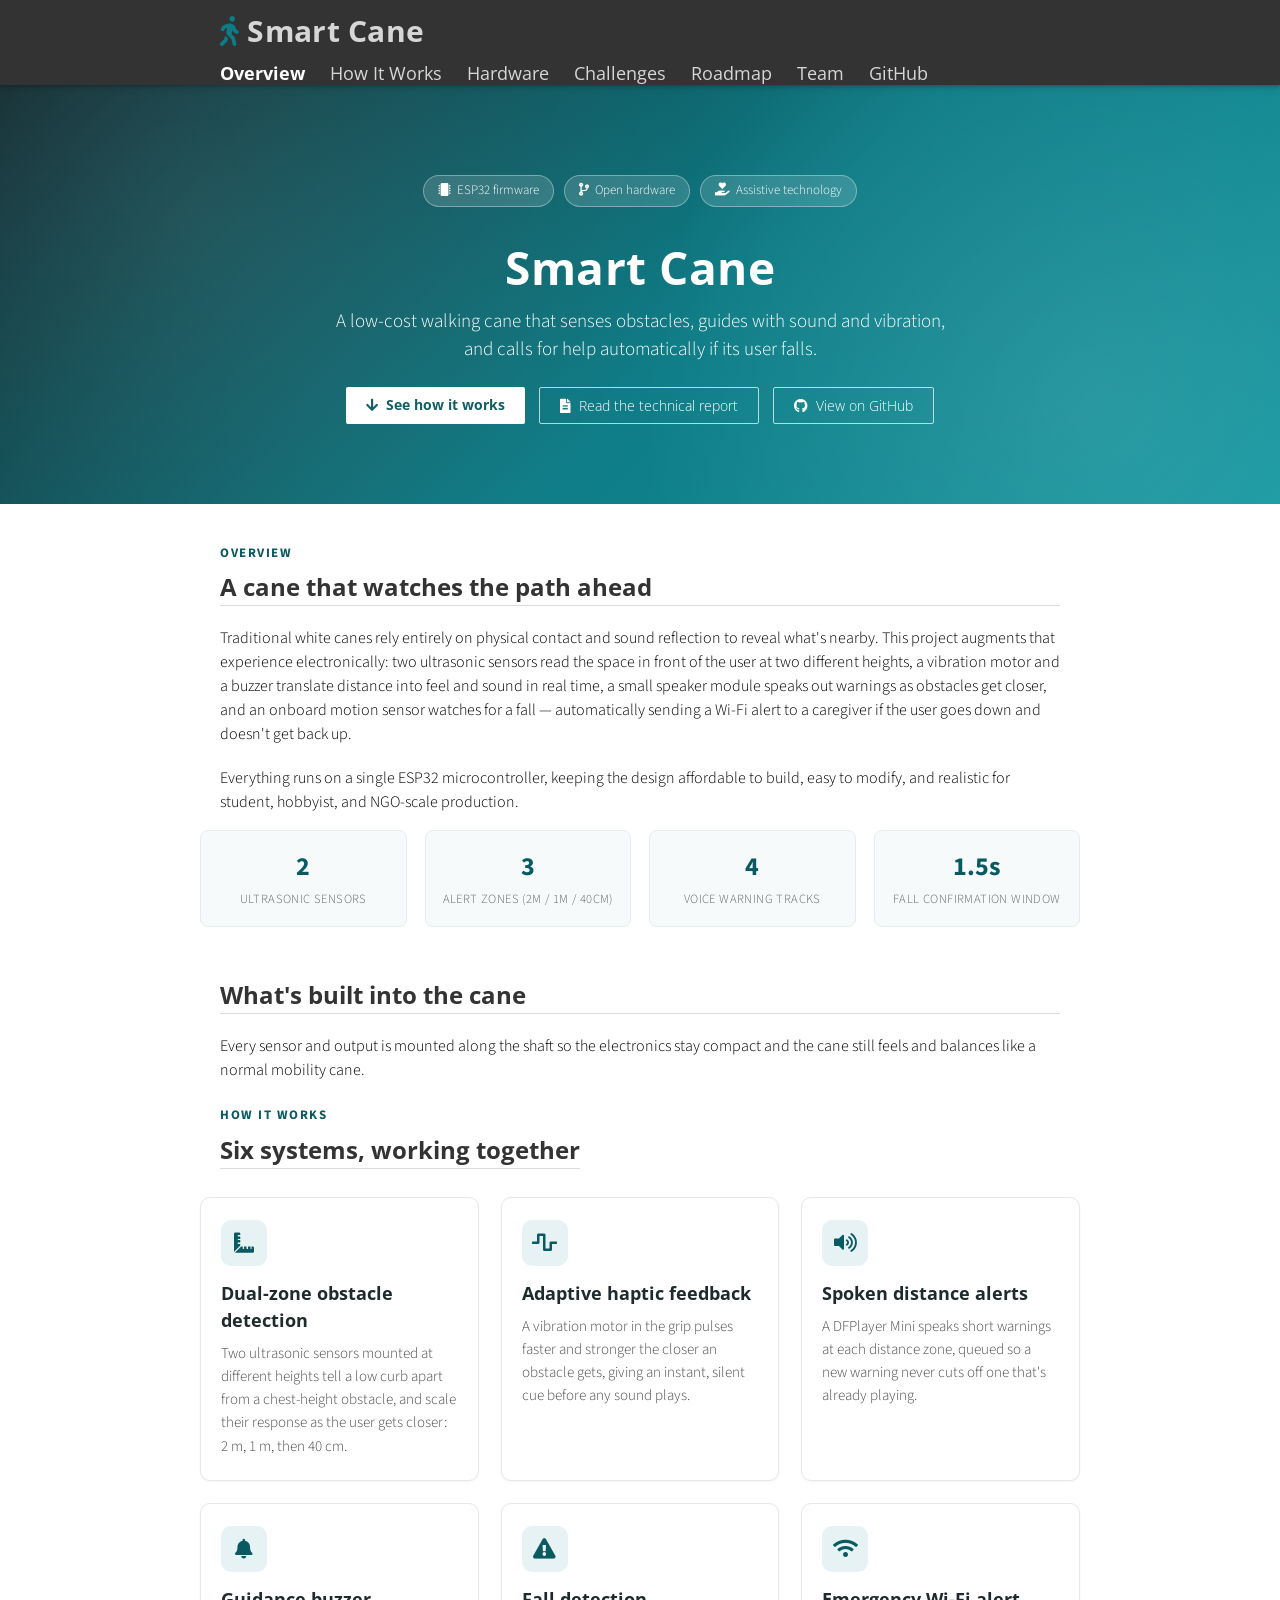
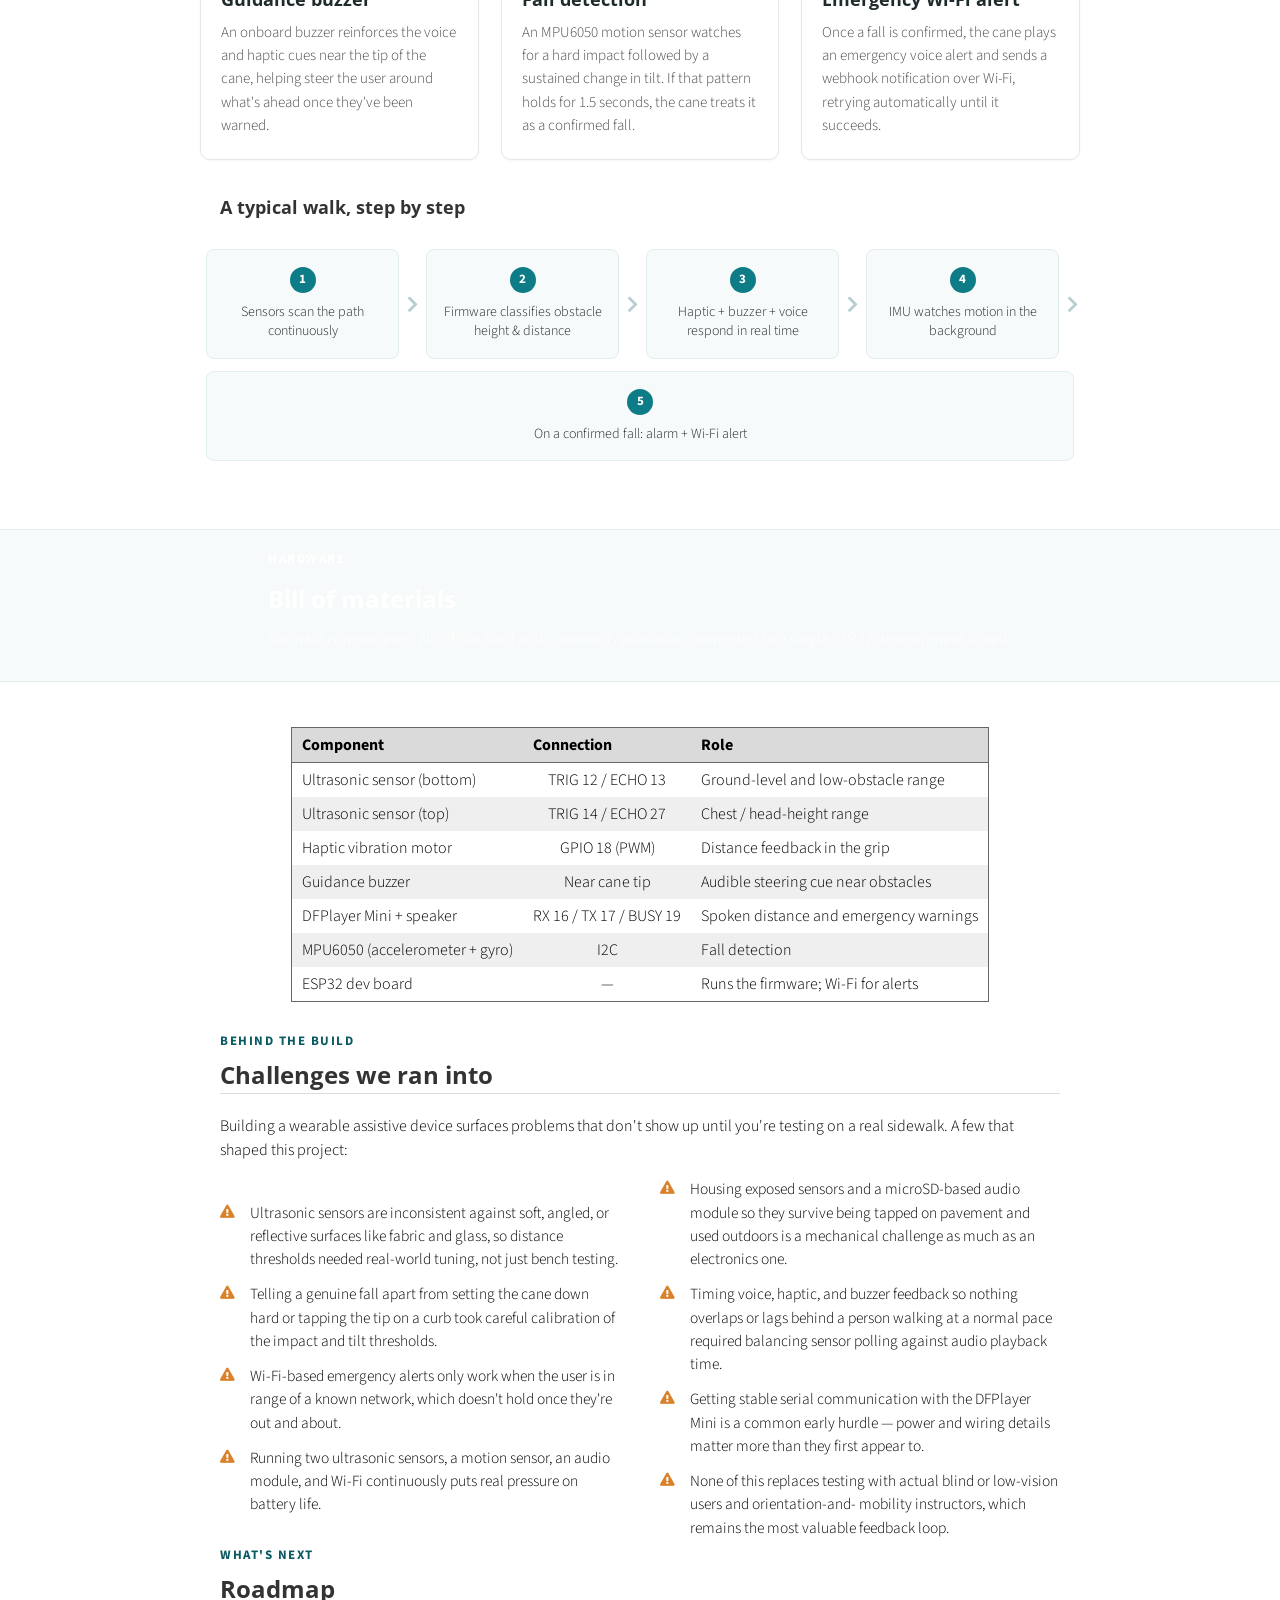
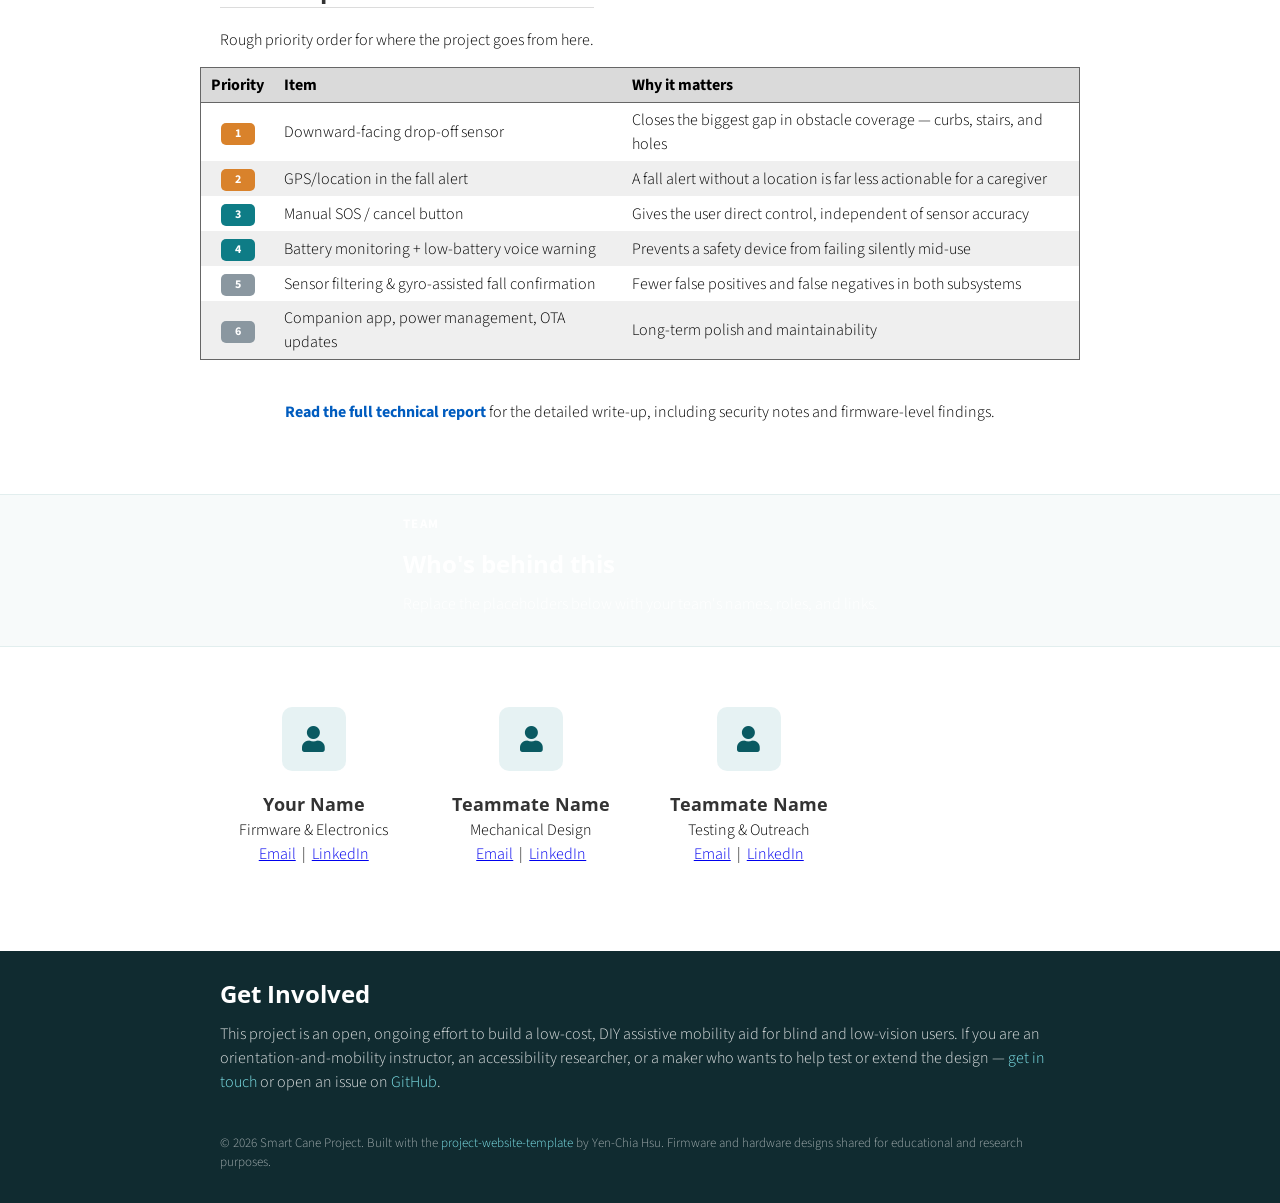
==== smart-cane-site/index.html @ dbb39a1b "smartcane1" ====
<!doctype html>
<html>

<head>
  <title>Smart Cane — Assistive Mobility Device for the Blind</title>
  <meta charset="utf-8" name="viewport" content="width=device-width, initial-scale=1">
  <meta name="description" content="An ESP32-based smart walking cane that gives blind and low-vision users obstacle warnings, haptic and audio feedback, and automatic fall alerts.">
  <link href="https://use.fontawesome.com/releases/v5.2.0/css/all.css" media="screen" rel="stylesheet" type="text/css" />
  <link href="css/frame.css" media="screen" rel="stylesheet" type="text/css" />
  <link href="css/controls.css" media="screen" rel="stylesheet" type="text/css" />
  <link href="css/custom.css" media="screen" rel="stylesheet" type="text/css" />
  <link href='https://fonts.googleapis.com/css?family=Open+Sans:400,700' rel='stylesheet' type='text/css'>
  <link href='https://fonts.googleapis.com/css?family=Open+Sans+Condensed:300,700' rel='stylesheet' type='text/css'>
  <link href="https://fonts.googleapis.com/css?family=Source+Sans+Pro:400,700" rel="stylesheet">
  <script src="https://ajax.googleapis.com/ajax/libs/jquery/3.3.1/jquery.min.js"></script>
  <script src="js/menu.js"></script>
  <script src="js/footer.js"></script>
  <style>
    .menu-index {
      color: rgb(255, 255, 255) !important;
      opacity: 1 !important;
      font-weight: 700 !important;
    }
  </style>
</head>

<body>
  <div class="menu-container"></div>

  <div class="content-container">

    <!-------------------------------------------------------------------------------------------->
    <!-- Hero -->
    <div class="banner hero-banner" style="padding: 70px 0 60px 0;">
      <div class="banner-table flex-column">
        <div class="flex-row">
          <div class="flex-item flex-column" style="text-align:center;">
            <div class="hero-badges">
              <span class="hero-pill"><i class="fas fa-microchip"></i>&nbsp; ESP32 firmware</span>
              <span class="hero-pill"><i class="fas fa-code-branch"></i>&nbsp; Open hardware</span>
              <span class="hero-pill"><i class="fas fa-hand-holding-heart"></i>&nbsp; Assistive technology</span>
            </div>
            <h1>Smart Cane</h1>
            <p class="hero-tagline" style="margin-left:auto; margin-right:auto;">
              A low-cost walking cane that senses obstacles, guides with sound and vibration, and
              calls for help automatically if its user falls.
            </p>
            <div class="hero-buttons">
              <a href="#overview" class="custom-button btn-cane-primary">
                <i class="fas fa-arrow-down"></i>&nbsp; See how it works
              </a>
              <a href="file/Smart_Cane_Technical_Report.docx" class="custom-button btn-cane-outline">
                <i class="fas fa-file-alt"></i>&nbsp; Read the technical report
              </a>
              <a href="https://github.com/" target="_blank" class="custom-button btn-cane-outline">
                <i class="fab fa-github"></i>&nbsp; View on GitHub
              </a>
            </div>
          </div>
        </div>
      </div>
    </div>
    <!-- End Hero -->
    <!-------------------------------------------------------------------------------------------->

    <div class="content">
      <div class="content-table flex-column">

        <!-------------------------------------------------------------------------------------------->
        <!-- Overview -->
        <div class="flex-row">
          <div class="flex-item flex-column">
            <span class="eyebrow" id="overview">Overview</span>
            <h2 class="no-top-margin">A cane that watches the path ahead</h2>
            <hr>
            <p class="text">
              Traditional white canes rely entirely on physical contact and sound reflection to reveal what's
              nearby. This project augments that experience electronically: two ultrasonic sensors read the
              space in front of the user at two different heights, a vibration motor and a buzzer translate
              distance into feel and sound in real time, a small speaker module speaks out warnings as
              obstacles get closer, and an onboard motion sensor watches for a fall &mdash; automatically
              sending a Wi-Fi alert to a caregiver if the user goes down and doesn't get back up.
            </p>
            <p class="text">
              Everything runs on a single ESP32 microcontroller, keeping the design affordable to build,
              easy to modify, and realistic for student, hobbyist, and NGO-scale production.
            </p>
          </div>
        </div>

        <div class="stat-strip">
          <div class="stat-box">
            <span class="stat-number">2</span>
            <span class="stat-label">Ultrasonic Sensors</span>
          </div>
          <div class="stat-box">
            <span class="stat-number">3</span>
            <span class="stat-label">Alert Zones (2m / 1m / 40cm)</span>
          </div>
          <div class="stat-box">
            <span class="stat-number">4</span>
            <span class="stat-label">Voice Warning Tracks</span>
          </div>
          <div class="stat-box">
            <span class="stat-number">1.5s</span>
            <span class="stat-label">Fall Confirmation Window</span>
          </div>
        </div>
        <!-- End Overview -->
        <!-------------------------------------------------------------------------------------------->

        <!-- Cane diagram -->
        <div class="flex-row">
          <div class="flex-item flex-column">
            <h2>What's built into the cane</h2>
            <hr>
            <p class="text">
              Every sensor and output is mounted along the shaft so the electronics stay compact and the
              cane still feels and balances like a normal mobility cane.
            </p>
          </div>
        </div>
        <div class="cane-diagram-wrap">
          <svg viewBox="0 0 640 380" xmlns="http://www.w3.org/2000/svg" role="img" aria-label="Diagram of the smart cane showing the control unit near the handle, the top ultrasonic sensor at chest height, and the bottom ultrasonic sensor and buzzer near the tip.">
            <!-- shaft -->
            <path d="M 210 40 C 250 120, 300 220, 330 340" fill="none" stroke="#5b6b6d" stroke-width="9" stroke-linecap="round"/>
            <!-- handle -->
            <path d="M 210 40 C 190 20, 160 20, 150 40 C 142 55, 155 68, 175 60" fill="none" stroke="#5b6b6d" stroke-width="9" stroke-linecap="round"/>

            <!-- control unit box near handle -->
            <rect x="150" y="70" width="18" height="26" rx="4" fill="#0e7c86"/>
            <line x1="168" y1="82" x2="260" y2="60" stroke="#b7cfd1" stroke-width="2"/>
            <circle cx="260" cy="60" r="3.5" fill="#0e7c86"/>
            <text x="270" y="50" font-family="Open Sans, sans-serif" font-size="15" font-weight="700" fill="#1f2a2c">Control unit</text>
            <text x="270" y="70" font-family="Open Sans, sans-serif" font-size="12.5" fill="#5c6a6c">ESP32, MPU6050, DFPlayer Mini,</text>
            <text x="270" y="86" font-family="Open Sans, sans-serif" font-size="12.5" fill="#5c6a6c">speaker &amp; battery</text>

            <!-- top ultrasonic -->
            <circle cx="246" cy="150" r="7" fill="#d9822b"/>
            <line x1="252" y1="150" x2="330" y2="140" stroke="#b7cfd1" stroke-width="2"/>
            <circle cx="330" cy="140" r="3.5" fill="#d9822b"/>
            <text x="340" y="132" font-family="Open Sans, sans-serif" font-size="15" font-weight="700" fill="#1f2a2c">Top ultrasonic sensor</text>
            <text x="340" y="150" font-family="Open Sans, sans-serif" font-size="12.5" fill="#5c6a6c">Chest / torso height —</text>
            <text x="340" y="166" font-family="Open Sans, sans-serif" font-size="12.5" fill="#5c6a6c">classifies "tall" obstacles</text>

            <!-- vibration motor on grip -->
            <circle cx="180" cy="52" r="7" fill="#0e7c86"/>
            <line x1="174" y1="58" x2="110" y2="110" stroke="#b7cfd1" stroke-width="2"/>
            <circle cx="110" cy="110" r="3.5" fill="#0e7c86"/>
            <text x="10" y="100" font-family="Open Sans, sans-serif" font-size="15" font-weight="700" fill="#1f2a2c" text-anchor="start">Haptic motor</text>
            <text x="10" y="118" font-family="Open Sans, sans-serif" font-size="12.5" fill="#5c6a6c">Grip vibrates faster and</text>
            <text x="10" y="134" font-family="Open Sans, sans-serif" font-size="12.5" fill="#5c6a6c">stronger as objects get closer</text>

            <!-- bottom ultrasonic + buzzer near tip -->
            <circle cx="322" cy="300" r="7" fill="#d9822b"/>
            <line x1="328" y1="298" x2="420" y2="270" stroke="#b7cfd1" stroke-width="2"/>
            <circle cx="420" cy="270" r="3.5" fill="#d9822b"/>
            <text x="430" y="255" font-family="Open Sans, sans-serif" font-size="15" font-weight="700" fill="#1f2a2c">Bottom ultrasonic sensor</text>
            <text x="430" y="273" font-family="Open Sans, sans-serif" font-size="12.5" fill="#5c6a6c">Ground / low-obstacle range,</text>
            <text x="430" y="289" font-family="Open Sans, sans-serif" font-size="12.5" fill="#5c6a6c">paired with a guidance buzzer</text>

            <!-- tip -->
            <circle cx="330" cy="340" r="6" fill="#5b6b6d"/>
          </svg>
        </div>
        <!-- End Cane diagram -->
        <!-------------------------------------------------------------------------------------------->

        <!-- How it works -->
        <div class="flex-row">
          <div class="flex-item flex-column">
            <span class="eyebrow" id="how-it-works">How It Works</span>
            <h2 class="no-top-margin">Six systems, working together</h2>
            <hr>
          </div>
        </div>
        <div class="feature-grid">
          <div class="feature-card">
            <div class="feature-icon"><i class="fas fa-ruler-combined"></i></div>
            <h3>Dual-zone obstacle detection</h3>
            <p>Two ultrasonic sensors mounted at different heights tell a low curb apart from a chest-height
              obstacle, and scale their response as the user gets closer: 2&nbsp;m, 1&nbsp;m, then 40&nbsp;cm.</p>
          </div>
          <div class="feature-card">
            <div class="feature-icon"><i class="fas fa-wave-square"></i></div>
            <h3>Adaptive haptic feedback</h3>
            <p>A vibration motor in the grip pulses faster and stronger the closer an obstacle gets, giving an
              instant, silent cue before any sound plays.</p>
          </div>
          <div class="feature-card">
            <div class="feature-icon"><i class="fas fa-volume-up"></i></div>
            <h3>Spoken distance alerts</h3>
            <p>A DFPlayer Mini speaks short warnings at each distance zone, queued so a new warning never cuts
              off one that's already playing.</p>
          </div>
          <div class="feature-card">
            <div class="feature-icon"><i class="fas fa-bell"></i></div>
            <h3>Guidance buzzer</h3>
            <p>An onboard buzzer reinforces the voice and haptic cues near the tip of the cane, helping steer
              the user around what's ahead once they've been warned.</p>
          </div>
          <div class="feature-card">
            <div class="feature-icon"><i class="fas fa-exclamation-triangle"></i></div>
            <h3>Fall detection</h3>
            <p>An MPU6050 motion sensor watches for a hard impact followed by a sustained change in tilt. If
              that pattern holds for 1.5 seconds, the cane treats it as a confirmed fall.</p>
          </div>
          <div class="feature-card">
            <div class="feature-icon"><i class="fas fa-wifi"></i></div>
            <h3>Emergency Wi-Fi alert</h3>
            <p>Once a fall is confirmed, the cane plays an emergency voice alert and sends a webhook notification
              over Wi-Fi, retrying automatically until it succeeds.</p>
          </div>
        </div>

        <!-- Pipeline -->
        <div class="flex-row">
          <div class="flex-item flex-column">
            <h3 style="margin-top:26px;">A typical walk, step by step</h3>
          </div>
        </div>
        <div class="pipeline">
          <div class="pipeline-step">
            <div class="step-index">1</div>
            <div class="step-label">Sensors scan the path continuously</div>
          </div>
          <div class="pipeline-arrow"><i class="fas fa-chevron-right"></i></div>
          <div class="pipeline-step">
            <div class="step-index">2</div>
            <div class="step-label">Firmware classifies obstacle height &amp; distance</div>
          </div>
          <div class="pipeline-arrow"><i class="fas fa-chevron-right"></i></div>
          <div class="pipeline-step">
            <div class="step-index">3</div>
            <div class="step-label">Haptic + buzzer + voice respond in real time</div>
          </div>
          <div class="pipeline-arrow"><i class="fas fa-chevron-right"></i></div>
          <div class="pipeline-step">
            <div class="step-index">4</div>
            <div class="step-label">IMU watches motion in the background</div>
          </div>
          <div class="pipeline-arrow"><i class="fas fa-chevron-right"></i></div>
          <div class="pipeline-step">
            <div class="step-index">5</div>
            <div class="step-label">On a confirmed fall: alarm + Wi-Fi alert</div>
          </div>
        </div>
        <!-- End How it works -->
        <!-------------------------------------------------------------------------------------------->

      </div>
    </div>

    <!-- Hardware banner -->
    <div class="banner" style="background-color:#f7fafa; border-top:1px solid #e2eeee; border-bottom:1px solid #e2eeee;">
      <div class="banner-table flex-column">
        <div class="flex-row">
          <div class="flex-item flex-column">
            <span class="eyebrow" id="hardware">Hardware</span>
            <h2 class="add-top-margin-small">Bill of materials</h2>
            <p class="text">
              Six main components, all off-the-shelf and commonly available, connected to a single ESP32
              development board.
            </p>
          </div>
        </div>
      </div>
    </div>

    <div class="content">
      <div class="content-table flex-column">

        <div class="custom-table-container center add-top-margin-small add-bottom-margin-large">
          <table class="custom-table">
            <thead>
              <tr class="bg-color-gray">
                <th>Component</th>
                <th>Connection</th>
                <th>Role</th>
              </tr>
            </thead>
            <tbody>
              <tr>
                <td>Ultrasonic sensor (bottom)</td>
                <td class="text-center">TRIG 12 / ECHO 13</td>
                <td>Ground-level and low-obstacle range</td>
              </tr>
              <tr class="bg-color-light-gray">
                <td>Ultrasonic sensor (top)</td>
                <td class="text-center">TRIG 14 / ECHO 27</td>
                <td>Chest / head-height range</td>
              </tr>
              <tr>
                <td>Haptic vibration motor</td>
                <td class="text-center">GPIO 18 (PWM)</td>
                <td>Distance feedback in the grip</td>
              </tr>
              <tr class="bg-color-light-gray">
                <td>Guidance buzzer</td>
                <td class="text-center">Near cane tip</td>
                <td>Audible steering cue near obstacles</td>
              </tr>
              <tr>
                <td>DFPlayer Mini + speaker</td>
                <td class="text-center">RX 16 / TX 17 / BUSY 19</td>
                <td>Spoken distance and emergency warnings</td>
              </tr>
              <tr class="bg-color-light-gray">
                <td>MPU6050 (accelerometer + gyro)</td>
                <td class="text-center">I2C</td>
                <td>Fall detection</td>
              </tr>
              <tr>
                <td>ESP32 dev board</td>
                <td class="text-center">&mdash;</td>
                <td>Runs the firmware; Wi-Fi for alerts</td>
              </tr>
            </tbody>
          </table>
        </div>

        <!-------------------------------------------------------------------------------------------->
        <!-- Challenges -->
        <div class="flex-row">
          <div class="flex-item flex-column">
            <span class="eyebrow" id="challenges">Behind the Build</span>
            <h2 class="no-top-margin">Challenges we ran into</h2>
            <hr>
            <p class="text">
              Building a wearable assistive device surfaces problems that don't show up until you're testing
              on a real sidewalk. A few that shaped this project:
            </p>
          </div>
        </div>
        <div class="flex-row">
          <div class="flex-item flex-item-stretch flex-column">
            <ul class="check-list gap-list">
              <li>Ultrasonic sensors are inconsistent against soft, angled, or reflective surfaces like
                fabric and glass, so distance thresholds needed real-world tuning, not just bench testing.</li>
              <li>Telling a genuine fall apart from setting the cane down hard or tapping the tip on a curb
                took careful calibration of the impact and tilt thresholds.</li>
              <li>Wi-Fi-based emergency alerts only work when the user is in range of a known network,
                which doesn't hold once they're out and about.</li>
              <li>Running two ultrasonic sensors, a motion sensor, an audio module, and Wi-Fi continuously
                puts real pressure on battery life.</li>
            </ul>
          </div>
          <div class="flex-item flex-item-stretch flex-column">
            <ul class="check-list gap-list">
              <li>Housing exposed sensors and a microSD-based audio module so they survive being tapped on
                pavement and used outdoors is a mechanical challenge as much as an electronics one.</li>
              <li>Timing voice, haptic, and buzzer feedback so nothing overlaps or lags behind a person
                walking at a normal pace required balancing sensor polling against audio playback time.</li>
              <li>Getting stable serial communication with the DFPlayer Mini is a common early hurdle &mdash;
                power and wiring details matter more than they first appear to.</li>
              <li>None of this replaces testing with actual blind or low-vision users and orientation-and-
                mobility instructors, which remains the most valuable feedback loop.</li>
            </ul>
          </div>
        </div>
        <!-- End Challenges -->
        <!-------------------------------------------------------------------------------------------->

        <!-- Roadmap -->
        <div class="flex-row">
          <div class="flex-item flex-column">
            <span class="eyebrow" id="roadmap">What's Next</span>
            <h2 class="no-top-margin">Roadmap</h2>
            <hr>
            <p class="text">
              Rough priority order for where the project goes from here.
            </p>
          </div>
        </div>
        <div class="custom-table-container center add-top-margin-small add-bottom-margin-large">
          <table class="custom-table">
            <thead>
              <tr class="bg-color-gray">
                <th class="text-center">Priority</th>
                <th>Item</th>
                <th>Why it matters</th>
              </tr>
            </thead>
            <tbody>
              <tr>
                <td class="text-center"><span class="priority-badge badge-warn">1</span></td>
                <td>Downward-facing drop-off sensor</td>
                <td>Closes the biggest gap in obstacle coverage — curbs, stairs, and holes</td>
              </tr>
              <tr class="bg-color-light-gray">
                <td class="text-center"><span class="priority-badge badge-warn">2</span></td>
                <td>GPS/location in the fall alert</td>
                <td>A fall alert without a location is far less actionable for a caregiver</td>
              </tr>
              <tr>
                <td class="text-center"><span class="priority-badge">3</span></td>
                <td>Manual SOS / cancel button</td>
                <td>Gives the user direct control, independent of sensor accuracy</td>
              </tr>
              <tr class="bg-color-light-gray">
                <td class="text-center"><span class="priority-badge">4</span></td>
                <td>Battery monitoring + low-battery voice warning</td>
                <td>Prevents a safety device from failing silently mid-use</td>
              </tr>
              <tr>
                <td class="text-center"><span class="priority-badge badge-later">5</span></td>
                <td>Sensor filtering &amp; gyro-assisted fall confirmation</td>
                <td>Fewer false positives and false negatives in both subsystems</td>
              </tr>
              <tr class="bg-color-light-gray">
                <td class="text-center"><span class="priority-badge badge-later">6</span></td>
                <td>Companion app, power management, OTA updates</td>
                <td>Long-term polish and maintainability</td>
              </tr>
            </tbody>
          </table>
        </div>
        <p class="text text-center add-bottom-margin-large">
          <a class="highlight-text" href="file/Smart_Cane_Technical_Report.docx">Read the full technical
            report</a> for the detailed write-up, including security notes and firmware-level findings.
        </p>
        <!-- End Roadmap -->
        <!-------------------------------------------------------------------------------------------->

      </div>
    </div>

    <!-- Team banner -->
    <div class="banner" style="background-color:#f7fafa; border-top:1px solid #e2eeee; border-bottom:1px solid #e2eeee;">
      <div class="banner-table flex-column">
        <div class="flex-row">
          <div class="flex-item flex-column">
            <span class="eyebrow" id="team">Team</span>
            <h2 class="add-top-margin-small">Who's behind this</h2>
            <p class="text">
              Replace the placeholders below with your team's names, roles, and links.
            </p>
          </div>
        </div>
      </div>
    </div>

    <div class="content">
      <div class="content-table flex-column">
        <div class="gallery add-top-margin-small add-bottom-margin-large">
          <div class="flex-column">
            <div class="feature-icon" style="width:64px;height:64px;font-size:26px;margin:0 auto 10px auto;">
              <i class="fas fa-user"></i>
            </div>
            <h3 class="text-center">Your Name</h3>
            <div class="text-center">Firmware &amp; Electronics</div>
            <div class="text-center">
              <a href="javascript:void(0)">Email</a> &nbsp;|&nbsp; <a href="javascript:void(0)">LinkedIn</a>
            </div>
          </div>
          <div class="flex-column">
            <div class="feature-icon" style="width:64px;height:64px;font-size:26px;margin:0 auto 10px auto;">
              <i class="fas fa-user"></i>
            </div>
            <h3 class="text-center">Teammate Name</h3>
            <div class="text-center">Mechanical Design</div>
            <div class="text-center">
              <a href="javascript:void(0)">Email</a> &nbsp;|&nbsp; <a href="javascript:void(0)">LinkedIn</a>
            </div>
          </div>
          <div class="flex-column">
            <div class="feature-icon" style="width:64px;height:64px;font-size:26px;margin:0 auto 10px auto;">
              <i class="fas fa-user"></i>
            </div>
            <h3 class="text-center">Teammate Name</h3>
            <div class="text-center">Testing &amp; Outreach</div>
            <div class="text-center">
              <a href="javascript:void(0)">Email</a> &nbsp;|&nbsp; <a href="javascript:void(0)">LinkedIn</a>
            </div>
          </div>
        </div>
      </div>
    </div>

  </div>

  <div class="footer-container"></div>
</body>

</html>
---- smart-cane-site/css/frame.css ----
/*************************************************************************
 * GitHub: https://github.com/yenchiah/project-website-template
 * Version: v3.44
 * This CSS file is for the website frame
 * If you want to keep this template updated, avoid modifying this file
 * Instead, add your own CSS in the custom.css file
 *************************************************************************/

html,
body {
  margin: 0;
  padding: 0;
  background-color: white;
  font-family: 'Open Sans', Helvetica, Arial, sans-serif;
  left: 0;
  right: 0;
  width: auto;
}

/* This is a hack for FireFox that the <b> tag does not work */
strong,
b {
  font-weight: bold;
}

a {
  outline: none;
  cursor: pointer;
}

img {
  -webkit-touch-callout: none;
  -webkit-user-select: none;
  -khtml-user-select: none;
  -moz-user-select: none;
  -ms-user-select: none;
  user-select: none;
}

video {
  -webkit-touch-callout: none;
  -webkit-user-select: none;
  -khtml-user-select: none;
  -moz-user-select: none;
  -ms-user-select: none;
  user-select: none;
}

h1 {
  font-size: 30px;
  color: #333333;
  margin: 30px 0 0 0;
  padding: 0;
  font-weight: bold;
  font-family: 'Open Sans', Helvetica, Arial, sans-serif;
}

h2 {
  font-size: 24px;
  color: #333333;
  margin: 30px 0 0 0;
  padding: 0;
  font-weight: bold;
  font-family: 'Open Sans', Helvetica, Arial, sans-serif;
}

h3 {
  font-size: 18px;
  color: #333333;
  margin: 10px 0 0 0;
  padding: 0;
  font-weight: bold;
  font-family: 'Open Sans', Helvetica, Arial, sans-serif;
}

ul,
ol {
  margin: 10px 0 10px 0;
}

li ol,
li ul {
  margin: 0;
}

hr {
  border: 0;
  height: 1px;
  background: rgb(220, 220, 220);
  margin: 0 0 10px 0;
}

.menu-container {
  z-index: 2;
  position: relative;
  width: 100%;
  background-color: #333333;
  min-width: 300px;
  -webkit-touch-callout: none;
  -webkit-user-select: none;
  -khtml-user-select: none;
  -moz-user-select: none;
  -ms-user-select: none;
  user-select: none;
  box-shadow: 0 0px 4px rgb(0 0 0 / 32%), 0 0px 10px rgb(0 0 0 / 23%);
}

.menu {
  position: relative;
  margin: 0 auto;
  max-width: 900px;
}

.menu .menu-table {
  padding: 0px 10px;
  width: 100%;
  margin: 0;
}

.menu .menu-highlight {
  color: rgb(255, 255, 255) !important;
  opacity: 1 !important;
  font-weight: 700 !important;
}

.menu .logo {
  margin-left: 20px;
}

.menu .logo a {
  color: rgba(255, 255, 255, 0.8);
  font-family: 'Open Sans Condensed', Helvetica, Arial, sans-serif;
  font-size: 30px;
  text-decoration: none;
  font-weight: 700;
  flex: 1 auto;
  padding: 10px 0;
}

.menu .logo a:hover {
  cursor: pointer;
}

.menu .logo img {
  margin: 0;
  padding: 0;
}

.menu .menu-button {
  width: 40px;
  height: 40px;
  display: none;
  cursor: pointer;
  margin-right: 20px;
}

.menu .menu-button img {
  width: 30px;
  height: 30px;
}

.menu .menu-items {
  align-self: stretch;
}

.menu .menu-items>a,
.menu .menu-items>div {
  color: rgba(255, 255, 255, 0.8);
  text-decoration: none;
  font-weight: 400;
  font-size: 18px;
  flex: 1 auto;
  transition: opacity 0.1s ease-in-out;
  -moz-transition: opacity 0.1s ease-in-out;
  -webkit-transition: opacity 0.1s ease-in-out;
  font-family: 'Open Sans', Helvetica, Arial, sans-serif;
  white-space: nowrap;
  display: flex;
  align-items: center;
  height: 100%;
}

.menu .menu-items>a:not(:last-child),
.menu .menu-items>div:not(:last-child) {
  margin-right: 25px;
}

.menu .menu-items>a:hover,
.menu .menu-items>div:hover {
  color: rgb(255, 255, 255);
  opacity: 1;
  cursor: pointer;
}

.menu .menu-items .dropdown {
  overflow: hidden;
  cursor: pointer;
}

.menu .menu-items .dropdown .dropbtn {
  font-family: inherit;
  text-decoration: inherit;
  color: inherit;
  font-weight: inherit;
  font-size: inherit;
  transition: inherit;
  -moz-transition: inherit;
  -webkit-transition: inherit;
  white-space: inherit;
  display: flex;
  align-items: center;
  height: 100%;
}

.menu .menu-items .dropdown i {
  color: #ffffff;
  margin-left: 5px;
}

.menu .menu-items .dropdown .dropdown-content {
  display: none;
  position: absolute;
  background-color: #f9f9f9;
  min-width: 100px;
  box-shadow: 0px 8px 16px 0px rgba(0, 0, 0, 0.2);
  z-index: 1;
  top: 100%;
  border-top: 3px solid #848484;
  border-bottom-left-radius: 2px;
  border-bottom-right-radius: 2px;
}

.menu .menu-items .dropdown .dropdown-content a {
  color: black;
  padding: 10px 20px;
  text-decoration: none;
  display: block;
  text-align: left;
  font-size: 16px;
}

.menu .menu-items .dropdown .dropdown-content a:hover {
  background-color: #ddd;
  color: black;
}

.menu .menu-items .dropdown .dropdown-content a:last-child:hover {
  border-bottom-left-radius: 2px;
  border-bottom-right-radius: 2px;
}

.menu .menu-items .dropdown:hover .dropdown-content {
  display: block;
}

.content-container {
  z-index: 1;
  position: relative;
  width: 100%;
  min-width: 300px;
}

.content {
  position: relative;
  margin: 0 auto;
  font-size: 16px;
  font-family: 'Source Sans Pro', Helvetica, Arial, sans-serif;
  font-weight: 300;
  line-height: 1.5;
  max-width: 900px;
  overflow-x: auto;
}

.content p a,
.content ul a,
.content ol a {
  text-decoration: none;
  color: #005cbf;
}

.content p a:hover,
.content ul a:hover,
.content ol a:hover {
  text-decoration: underline;
}

.content-table {
  padding: 40px 10px;
  width: 100%;
  margin: 0;
}

.banner {
  position: relative;
  font-size: 16px;
  font-family: 'Source Sans Pro', Helvetica, Arial, sans-serif;
  font-weight: 300;
  line-height: 1.5;
  overflow-x: auto;
  background-color: #005cbf;
  display: flex;
}

.banner .banner-table {
  padding: 0;
  width: 100%;
  margin: 0 auto;
  align-self: flex-end;
}

.banner .banner-table a {
  color: #a3cfff;
  text-decoration: none;
}

.banner .banner-table a:hover {
  text-decoration: underline;
}

.banner h1,
.banner h2,
.banner h3,
.banner p,
.banner span {
  color: white;
}

.banner .flex-item {
  max-width: 900px;
  margin: 20px auto;
  padding: 0 30px;
}

.flex-column {
  display: flex;
  flex-direction: column;
  flex-wrap: wrap;
  justify-content: flex-start;
  align-items: stretch;
  align-content: stretch;
  box-sizing: border-box;
}

.flex-row-space-between {
  display: flex;
  flex-direction: row;
  flex-wrap: wrap;
  justify-content: space-between;
  align-items: center;
  align-content: stretch;
  box-sizing: border-box;
}

.flex-row {
  display: flex;
  flex-direction: row;
  flex-wrap: wrap;
  justify-content: flex-start;
  align-items: center;
  align-content: stretch;
  box-sizing: border-box;
}

.flex-row-center {
  display: flex;
  flex-direction: row;
  flex-wrap: wrap;
  justify-content: center;
  align-items: center;
  align-content: stretch;
  box-sizing: border-box;
}

.flex-item-stretch {
  flex: 1 auto;
}

.flex-item-stretch-2 {
  flex: 1 auto;
}

.flex-item-stretch-3 {
  flex: 1 auto;
}

.flex-item-stretch-4 {
  flex: 1 auto;
}

.flex-item-stretch-5 {
  flex: 1 auto;
}

.flex-item {
  margin: 0 20px;
}

.left-align {
  float: left;
}

.right-align {
  float: right;
}

.full-width {
  width: 100%;
}

.badge-text {
  font-size: 30px;
  font-weight: 700;
}

.text {
  margin: 10px 0 10px 0;
  padding: 0;
}

.text-large-margin {
  margin: 15px 0 15px 0;
  padding: 0;
}

.text-small-margin {
  margin: 5px 0 5px 0;
  padding: 0;
}

.text-no-margin {
  margin: 0;
  padding: 0;
}

.scrollable-image-container {
  overflow: auto;
  border: 1px solid #666666;
  display: grid;
  width: fit-content;
  margin: 15px 0;
}

.scrollable-image-container.center {
  margin-left: auto;
  margin-right: auto;
}

.scrollable-image {
  border-radius: 2px;
  margin: 0;
  overflow: auto;
  -webkit-touch-callout: none;
  -webkit-user-select: none;
  -khtml-user-select: none;
  -moz-user-select: none;
  -ms-user-select: none;
  user-select: none;
  display: flex;
}

.scrollable-image.center {
  margin-left: auto;
  margin-right: auto;
}

.image {
  border-radius: 2px;
  width: 100%;
  margin: 15px 0;
  -webkit-touch-callout: none;
  -webkit-user-select: none;
  -khtml-user-select: none;
  -moz-user-select: none;
  -ms-user-select: none;
  user-select: none;
  display: flex;
}

.image.center {
  align-self: center;
}

.image img,
.image video {
  width: 100%;
  height: 100%;
  box-sizing: border-box;
  display: table-cell;
  overflow: hidden;
  border-radius: 2px;
}

.adaptive-image {
  background-position: center;
  background-repeat: no-repeat;
  background-size: cover;
}

.image-wrap-text {
  float: left;
  margin: 5px 40px 25px 0;
}

.image-caption {
  width: 100%;
  text-align: center;
  margin-top: -10px;
  margin-bottom: 10px;
}

.max-width-400 {
  max-width: 400px;
}

.max-width-140 {
  max-width: 140px;
}

ol.publication {
  display: flex;
  flex-direction: column-reverse;
  list-style: none;
  margin: 7px 0 7px 0;
  padding: 0;
  flex-wrap: wrap;
}

ol.publication li {
  display: flex;
  align-items: baseline;
  margin: 0;
  padding: 0;
}

ol.publication li p:before {
  line-height: 1;
  margin-right: 5px;
}

ol.publication.C-list {
  counter-reset: C-counter;
}

ol.publication.C-list li p {
  counter-increment: C-counter;
}

ol.publication.C-list li p:before {
  content: "[C" counter(C-counter)"]";
}

ol.publication.J-list {
  counter-reset: J-counter;
}

ol.publication.J-list li p {
  counter-increment: J-counter;
}

ol.publication.J-list li p:before {
  content: "[J" counter(J-counter)"]";
}

ol.publication.T-list {
  counter-reset: T-counter;
}

ol.publication.T-list li p {
  counter-increment: T-counter;
}

ol.publication.T-list li p:before {
  content: "[T" counter(T-counter)"]";
}

ol.publication.O-list {
  counter-reset: O-counter;
}

ol.publication.O-list li p {
  counter-increment: O-counter;
}

ol.publication.O-list li p:before {
  content: "[O" counter(O-counter)"]";
}

ol.publication.P-list {
  counter-reset: P-counter;
}

ol.publication.P-list li p {
  counter-increment: P-counter;
}

ol.publication.P-list li p:before {
  content: "[P" counter(P-counter)"]";
}

ol.publication.M-list {
  counter-reset: M-counter;
}

ol.publication.M-list li p {
  counter-increment: M-counter;
}

ol.publication.M-list li p:before {
  content: "[M" counter(M-counter)"]";
}

ol.publication.F-list {
  counter-reset: F-counter;
}

ol.publication.F-list li p {
  counter-increment: F-counter;
}

ol.publication.F-list li p:before {
  content: "[F" counter(F-counter)"]";
}

ol.publication.A-list {
  counter-reset: A-counter;
}

ol.publication.A-list li p {
  counter-increment: A-counter;
}

ol.publication.A-list li p:before {
  content: "[A" counter(A-counter)"]";
}

ol.nested {
  list-style: none;
  counter-reset: item;
}

ol.nested>li:before {
  counter-increment: item;
  content: counters(item, ".") ". ";
  padding-right: 0.6em;
}

.noselect {
  -webkit-touch-callout: none;
  -webkit-user-select: none;
  -khtml-user-select: none;
  -moz-user-select: none;
  -ms-user-select: none;
  user-select: none;
}

.center-align-content {
  display: flex;
  justify-content: center;
  align-items: center;
}

.left-align-content {
  display: flex;
  justify-content: flex-start;
  align-items: center;
}

.text-large {
  font-size: 20px;
}

.text-small {
  font-size: 12px;
}

.text-italic {
  font-style: italic;
}

.text-justify {
  text-align: justify;
}

.text-center {
  text-align: center;
}

.iframe-container {
  position: absolute;
  top: 61px;
  bottom: 0;
  left: 0;
  height: auto;
  width: 100%;
  min-width: 300px;
}

.iframe {
  border: 0;
  width: 100%;
  height: 100%;
}

.iframe-in-body {
  width: 100%;
  height: 400px;
  border: 1px solid #666666;
  margin: 15px 0;
}

.iframe-in-tab {
  width: 100%;
  height: 400px;
  border: 0;
  margin: 0;
  padding: 0;
}

.force-no-scroll {
  overflow-y: hidden;
}

.force-scroll {
  overflow-y: scroll;
}

.highlight-text {
  font-weight: bold;
}

.custom-text-info,
.custom-text-info p,
.custom-text-info a {
  color: #17a2b8;
}

.custom-text-info a:hover {
  color: #007082;
}

.custom-text-primary,
.custom-text-primary p,
.custom-text-primary a {
  color: #007bff;
}

.custom-text-primary a:hover {
  color: #005cbf;
}

.custom-text-danger,
.custom-text-danger p,
.custom-text-danger a {
  color: #dc3545;
}

.custom-text-danger a:hover {
  color: #a71120;
}

.gallery {
  display: flex;
  flex-direction: row;
  flex-wrap: wrap;
  justify-content: flex-start;
  align-items: center;
  align-content: stretch;
  box-sizing: border-box;
  width: 100%;
  padding: 0 5px;
}

.gallery>a.flex-column,
.gallery>div.flex-column {
  color: black;
  text-decoration: none;
  padding: 15px;
  cursor: default;
}

.gallery>a.flex-column>img,
.gallery>a.flex-column>video,
.gallery>div.flex-column>img,
.gallery>div.flex-column>video {
  border-radius: 2px;
  width: 100%;
  background-image: url(../img/loading.gif);
  background-repeat: no-repeat;
  background-size: 30px 30px;
  background-position: center;
  min-height: 50px;
}

.gallery>a.flex-column>div,
.gallery>div.flex-column>div,
.gallery>a.flex-column>h3,
.gallery>div.flex-column>h3 {
  width: 100%;
  text-align: center;
}

.masonry {
  column-count: 2;
  column-fill: balance;
  column-gap: 0;
  box-sizing: border-box;
  width: 100%;
  padding: 0 5px;
  position: relative;
}

.masonry figure {
  break-inside: avoid;
  page-break-inside: avoid;
  border: 0;
  color: black;
  text-decoration: none;
  padding: 10px;
  margin: 0;
  cursor: default;
  -webkit-touch-callout: none;
  -webkit-user-select: none;
  -khtml-user-select: none;
  -moz-user-select: none;
  -ms-user-select: none;
  user-select: none;
  border: 5px solid transparent;
  position: relative;
  box-sizing: border-box;
  display: flex;
  flex-direction: column;
  flex-wrap: wrap;
  justify-content: flex-start;
  align-items: stretch;
  align-content: stretch;
}

.masonry figure.selected {
  border: 5px solid #007bff;
  -moz-box-shadow: inset 0 0 4px 1px #6d6d6d;
  -webkit-box-shadow: inset 0 0 4px 1px #6d6d6d;
  box-shadow: inset 0 0 4px 1px #6d6d6d;
}

.masonry figure>img,
.masonry figure>video {
  width: 100%;
  background-image: url(../img/loading.gif);
  background-repeat: no-repeat;
  background-size: 30px 30px;
  background-position: center;
  min-height: 50px;
  display: block;
  box-sizing: border-box;
  position: relative;
}

.masonry figure>figcaption {
  position: absolute;
  bottom: max(min(2vw, 20px), 15px);
  left: max(min(2vw, 20px), 15px);
  right: max(min(2vw, 20px), 15px);
  font-family: 'Oswald', Helvetica, Arial, sans-serif;
  width: auto;
  display: block;
  box-sizing: border-box;
  margin: 0;
  padding: 0;
  font-size: 25px;
  font-size: max(min(6vw, 21px), 16px);
  line-height: 1.3;
  font-weight: bold;
  color: #fff;
  text-align: center;
  background-color: transparent;
  text-shadow: -1px 1px 0 #000, 1px 1px 0 #000, 1px -1px 0 #000, -1px -1px 0 #000;
}

.masonry figure>figcaption.text-only {
  position: initial;
  background-color: rgb(80, 80, 80);
  padding: 20px 20px;
  text-shadow: none;
}

.masonry figure>figcaption.text-bottom {
  position: initial;
  font-family: 'Source Sans Pro', Helvetica, Arial, sans-serif;
  padding: 5px 5px;
  text-shadow: none;
  color: #000;
  font-weight: normal;
  font-size: 16px;
}

.masonry figure>div {
  width: calc(100% - 20px);
  display: block;
  box-sizing: border-box;
  position: absolute;
  line-height: 2;
  top: 10px;
  left: 10px;
  font-family: 'Source Sans Pro', Helvetica, Arial, sans-serif;
  font-size: 14px;
  background-color: rgba(255, 255, 255, 0.5);
  color: #000;
  text-align: center;
  padding: 0;
  height: 30px;
  margin: 0;
}

.masonry figure>div>a {
  cursor: alias;
  font-family: 'Source Sans Pro', Helvetica, Arial, sans-serif;
  font-size: 14px;
  color: #000;
  text-decoration: underline;
}

.custom-table-container {
  display: grid;
  width: fit-content;
  width: -moz-fit-content;
  margin: 15px 0;
}

.custom-table-container.center {
  margin-left: auto;
  margin-right: auto;
}

.custom-table {
  display: block;
  overflow-x: auto;
  border: 1px solid #666666;
  border-collapse: collapse;
  border-spacing: 0;
  empty-cells: show;
  margin: 0;
  padding: 0;
}

.custom-table thead {
  text-align: left;
  border-bottom: 1px solid #666666;
}

.custom-table tfoot {
  border-top: 1px solid #666666;
}

.custom-table tr.bg-color-gray {
  background-color: #dadada;
}

.custom-table tr.bg-color-light-gray {
  background-color: #efefef;
}

.custom-table td,
.custom-table th {
  padding: 5px 10px;
}

.custom-survey p.custom-answer-survey {
  font-family: 'Source Sans Pro', Helvetica, Arial, sans-serif;
  box-sizing: border-box;
  padding: 5px 10px;
  margin-top: 15px;
  margin-bottom: 0;
  margin-right: 0;
  margin-left: 0;
  background: rgb(255, 255, 255);
  border: 1px solid #7d7d7d;
  font-size: 18px;
  outline: none;
  border-radius: 0;
  width: 100%;
  white-space: pre-wrap;
  word-wrap: break-word;
  overflow-y: visible;
  overflow-x: hidden;
  min-height: 40px;
  word-break: break-word;
  hyphens: auto;
}

.custom-survey input.custom-textbox-survey,
.custom-survey textarea.custom-textbox-survey {
  font-family: 'Source Sans Pro', Helvetica, Arial, sans-serif;
  box-sizing: border-box;
  padding: 5px 10px;
  background: rgb(255, 255, 255);
  border: 1px solid #7d7d7d;
  font-size: 18px;
  outline: none;
  border-radius: 0;
  resize: none;
  width: 100%;
  white-space: pre-wrap;
  word-wrap: break-word;
  overflow-y: visible;
  overflow-x: hidden;
  min-height: 130px;
}

.custom-survey input[readonly].custom-textbox-survey,
.custom-survey textarea[readonly].custom-textbox-survey {
  cursor: default;
  background: rgb(230, 230, 230);
}

.custom-survey .custom-radio-group-survey {
  column-count: 1;
  column-fill: balance;
  column-gap: 0;
}

.custom-survey .custom-radio-group-survey.image-only {
  column-count: 2;
  column-fill: balance;
  column-gap: 0;
}

.custom-survey .custom-radio-group-survey div {
  display: flex;
  position: relative;
  width: 100%;
  break-inside: avoid;
}

.custom-survey .custom-radio-group-survey label>img {
  width: calc(100% - 5px);
  margin-top: 5px;
  margin-bottom: 10px;
  border-radius: 51%;
  box-shadow: 0 0px 4px rgba(0, 0, 0, 0.32), 0 0px 10px rgba(0, 0, 0, 0.23);
}

.custom-survey .custom-radio-group-survey input[type="radio"]+label,
.custom-survey .custom-radio-group-survey input[type="checkbox"]+label {
  position: relative;
  padding: 10px 10px 10px 48px;
  cursor: pointer;
  font-size: 16px;
  line-height: 1.8;
  display: grid;
  color: black;
  border: 0;
  font-family: 'Source Sans Pro', Helvetica, Arial, sans-serif;
  -webkit-touch-callout: none;
  -webkit-user-select: none;
  -khtml-user-select: none;
  -moz-user-select: none;
  -ms-user-select: none;
  user-select: none;
  width: 100%;
}

.custom-survey .custom-radio-group-survey.image-only input[type="radio"]+label,
.custom-survey .custom-radio-group-survey.image-only input[type="checkbox"]+label {
  padding: 10px;
}

.custom-survey .custom-radio-group-survey input[type="radio"]+label>figure,
.custom-survey .custom-radio-group-survey input[type="checkbox"]+label>figure {
  break-inside: avoid;
  page-break-inside: avoid;
  border: 0;
  color: black;
  text-decoration: none;
  padding: 0;
  margin: 0 auto;
  cursor: pointer;
  -webkit-touch-callout: none;
  -webkit-user-select: none;
  -khtml-user-select: none;
  -moz-user-select: none;
  -ms-user-select: none;
  user-select: none;
  position: relative;
  box-sizing: border-box;
  display: flex;
  flex-direction: column;
  flex-wrap: wrap;
  justify-content: flex-start;
  align-items: stretch;
  align-content: stretch;
  width: 100%;
}

.custom-survey .custom-radio-group-survey input[type="radio"]+label>figure>img,
.custom-survey .custom-radio-group-survey input[type="radio"]+label>figure>video,
.custom-survey .custom-radio-group-survey input[type="checkbox"]+label>figure>img,
.custom-survey .custom-radio-group-survey input[type="checkbox"]+label>figure>video {
  width: 100%;
  background-image: url(../img/loading.gif);
  background-repeat: no-repeat;
  background-size: 30px 30px;
  background-position: center;
  min-height: 50px;
  display: block;
  box-sizing: border-box;
  position: relative;
}

.custom-survey .custom-radio-group-survey input[type="radio"]+label>figure>figcaption,
.custom-survey .custom-radio-group-survey input[type="checkbox"]+label>figure>figcaption {
  position: absolute;
  bottom: max(min(2vw, 10px), 5px);
  left: max(min(2vw, 10px), 5px);
  right: max(min(2vw, 10px), 5px);
  font-family: 'Oswald', Helvetica, Arial, sans-serif;
  width: auto;
  display: block;
  box-sizing: border-box;
  margin: 0;
  padding: 0;
  font-size: 25px;
  font-size: max(min(4.5vw, 20px), 16px);
  line-height: 1.3;
  font-weight: bold;
  color: #fff;
  text-align: center;
  background-color: transparent;
  text-shadow: -1px 1px 0 #000, 1px 1px 0 #000, 1px -1px 0 #000, -1px -1px 0 #000;
}

.custom-survey .custom-radio-group-survey input[type="radio"]+label>figure>figcaption.text-only,
.custom-survey .custom-radio-group-survey input[type="checkbox"]+label>figure>figcaption.text-only {
  position: initial;
  background-color: rgb(80, 80, 80);
  padding: 25px 25px;
  text-shadow: none;
}

.custom-survey .custom-radio-group-survey input[type="radio"]+label>figure>div,
.custom-survey .custom-radio-group-survey input[type="checkbox"]+label>figure>div {
  width: 100%;
  display: block;
  box-sizing: border-box;
  position: absolute;
  line-height: 2;
  font-family: 'Source Sans Pro', Helvetica, Arial, sans-serif;
  font-size: 14px;
  background-color: rgba(255, 255, 255, 0.5);
  color: #000;
  text-align: center;
  padding: 0;
  height: 30px;
  margin: 0;
}

.custom-survey .custom-radio-group-survey input[type="radio"]+label>figure>div>a,
.custom-survey .custom-radio-group-survey input[type="checkbox"]+label>figure>div>a {
  cursor: alias;
  font-family: 'Source Sans Pro', Helvetica, Arial, sans-serif;
  font-size: 14px;
  color: #000;
  text-decoration: underline;
}

.custom-survey .custom-radio-group-survey input[type="radio"]:not(:disabled):hover,
.custom-survey .custom-radio-group-survey input[type="checkbox"]:not(:disabled):hover {
  color: #333333;
  background-color: #eeeeee;
}

.custom-survey .custom-radio-group-survey input[type="radio"]:disabled,
.custom-survey .custom-radio-group-survey input[type="checkbox"]:disabled {
  opacity: 0.4;
}

.custom-survey .custom-radio-group-survey input[type="radio"],
.custom-survey .custom-radio-group-survey input[type="checkbox"] {
  padding: 0;
  text-align: center;
  outline: none;
  cursor: pointer;
  box-shadow: none;
  transition: background-color 0.1s, box-shadow 0.1s;
  text-decoration: none;
  box-sizing: border-box;
  background-color: white;
  border: 0;
  border-spacing: 0;
  display: inline-block;
  -webkit-touch-callout: none;
  -webkit-user-select: none;
  -khtml-user-select: none;
  -moz-user-select: none;
  -ms-user-select: none;
  user-select: none;
  position: absolute;
  left: -9999px;
}

.custom-survey .custom-radio-group-survey input[type="radio"]:checked+label,
.custom-survey .custom-radio-group-survey input[type="checkbox"]:checked+label {
  color: white;
  background-color: #007bff;
}

.custom-survey .custom-radio-group-survey input[type="radio"]+label:before,
.custom-survey .custom-radio-group-survey input[type="checkbox"]+label:before {
  content: '';
  position: absolute;
  left: 14px;
  top: 14px;
  width: 20px;
  height: 20px;
  border: 1px solid #aaa;
  background: #fff;
  z-index: 1;
}

.custom-survey .custom-radio-group-survey input[type="radio"]+label:before {
  border-radius: 100%;
}

.custom-survey .custom-radio-group-survey input[type="checkbox"]+label:before {
  border-radius: 2px;
}

.custom-survey .custom-radio-group-survey input[type="radio"]+label:after,
.custom-survey .custom-radio-group-survey input[type="checkbox"]+label:after {
  content: '';
  width: 14px;
  height: 14px;
  background: #005cbf;
  position: absolute;
  top: 18px;
  left: 18px;
  -webkit-transition: all 0.1s ease;
  transition: all 0.1s ease;
  z-index: 1;
}

.custom-survey .custom-radio-group-survey input[type="radio"]+label:after {
  border-radius: 100%;
}

.custom-survey .custom-radio-group-survey input[type="checkbox"]+label:after {
  border-radius: 2px;
}

.custom-survey .custom-radio-group-survey input[type="radio"]:not(:checked)+label:after,
.custom-survey .custom-radio-group-survey input[type="checkbox"]:not(:checked)+label:after {
  opacity: 0;
  -webkit-transform: scale(0);
  transform: scale(0);
}

.custom-survey .custom-radio-group-survey input[type="radio"]:checked+label:after,
.custom-survey .custom-radio-group-survey input[type="checkbox"]:checked+label:after {
  opacity: 1;
  -webkit-transform: scale(1);
  transform: scale(1);
}

.custom-survey {
  padding: 25px;
  background-color: #e7e7e7;
  border: 1px solid #2f2f2f;
  border-radius: 0;
  display: flex;
  flex-direction: column;
  flex-wrap: nowrap;
}

.custom-survey .text {
  margin-top: 0;
  margin-bottom: 0;
  color: black;
}

.custom-survey h3 {
  margin-top: 0;
}

.custom-survey .custom-textbox-survey {
  color: black;
}

.custom-survey textarea.custom-textbox-survey::-webkit-input-placeholder {
  /* Edge */
  color: #a8a8a8;
}

.custom-survey textarea.custom-textbox-survey:-ms-input-placeholder {
  /* Internet Explorer */
  color: #a8a8a8;
}

.custom-survey textarea.custom-textbox-survey::placeholder {
  color: #a8a8a8;
}

.custom-survey.answer-mode {
  background-color: #afafaf;
  border: 1px solid #5d5d5d;
}

.custom-survey.answer-mode .custom-radio-group-survey input[type="radio"]+label,
.custom-survey.answer-mode .custom-radio-group-survey input[type="checkbox"]+label {
  border: 3px solid #afafaf;
}

.custom-survey.answer-mode .custom-radio-group-survey input[type="radio"]:not(.highlight)+label,
.custom-survey.answer-mode .custom-radio-group-survey input[type="checkbox"]:not(.highlight):checked+label {
  color: black;
  background-color: #afafaf;
}

.custom-survey.answer-mode .custom-radio-group-survey input[type="radio"].highlight+label,
.custom-survey.answer-mode .custom-radio-group-survey input[type="checkbox"].highlight+label {
  box-shadow: 0px 0px 0px 5px white inset;
  background-color: #007bff;
  color: white;
}

.custom-survey.answer-mode .custom-textbox-survey {
  color: #636363;
}

.custom-survey.answer-mode .custom-textbox-survey:disabled {
  background: #dddddd;
}

.no-top-margin {
  margin-top: 0;
}

.no-bottom-margin {
  margin-bottom: 0;
}

.break-long-url {
  /* These are technically the same, but use both */
  overflow-wrap: break-word;
  word-wrap: break-word;

  -ms-word-break: break-all;
  /* This is the dangerous one in WebKit, as it breaks things wherever */
  word-break: break-all;
  /* Instead use this non-standard one: */
  word-break: break-word;

  /* Adds a hyphen where the word breaks, if supported (No Blink) */
  -ms-hyphens: auto;
  -moz-hyphens: auto;
  -webkit-hyphens: auto;
  hyphens: auto;
}

.graph-title {
  font-size: 20px;
  margin-bottom: 0;
  margin-top: 15px;
}

.add-top-margin {
  margin-top: 15px;
}

.add-top-margin-small {
  margin-top: 5px;
}

.add-top-margin-large {
  margin-top: 30px;
}

.add-bottom-margin {
  margin-bottom: 15px;
}

.add-bottom-margin-small {
  margin-bottom: 5px;
}

.add-bottom-margin-large {
  margin-bottom: 30px;
}

@media screen and (min-width: 900px) {
  .flex-item-stretch {
    flex: 1;
  }

  .flex-item-stretch-2 {
    flex: 2;
  }

  .flex-item-stretch-3 {
    flex: 3;
  }

  .flex-item-stretch-4 {
    flex: 4;
  }

  .flex-item-stretch-5 {
    flex: 5;
  }
}

@media screen and (max-width: 750px) {
  .logo {
    -webkit-tap-highlight-color: transparent;
  }

  .menu .menu-button {
    display: flex;
    flex-direction: row;
    flex-wrap: wrap;
    justify-content: flex-end;
    align-items: center;
    align-content: stretch;
    box-sizing: border-box;
    -webkit-tap-highlight-color: transparent;
  }

  .menu .menu-button:focus {
    pointer-events: none;
  }

  .menu .menu-button:focus+.menu-items {
    display: block;
  }

  .menu .menu-button:focus+.menu-items>a,
  .menu .menu-button:focus+.menu-items>div {
    display: block;
  }

  .menu .menu-items {
    display: none;
    width: 100%;
    margin-bottom: 10px;
    align-self: baseline;
  }

  .menu .menu-items:hover {
    display: block;
  }

  .menu .menu-items>a:not(:last-child),
  .menu .menu-items>div:not(:last-child) {
    margin-right: 0;
  }

  .menu .menu-items>a,
  .menu .menu-items>div {
    display: block;
    width: 100%;
    padding: 10px 0;
    border-top: 1px solid rgba(255, 255, 255, 0.5);
  }

  .menu .menu-items .dropdown {
    padding-bottom: 0;
  }

  .menu .menu-items .dropdown .dropdown-content {
    margin-top: 10px;
    position: relative;
    display: block;
    background-color: inherit;
    color: inherit;
    box-shadow: none;
    border-top: 0;
  }

  .menu .menu-items .dropdown .dropdown-content a {
    border-top: 1px solid rgba(255, 255, 255, 0.5);
    color: rgba(255, 255, 255, 0.8);
    padding: 12px 20px;
    text-decoration: none;
    display: block;
    text-align: left;
  }

  .menu .menu-items .dropdown .dropdown-content a::before {
    content: "";
    display: inline-block;
    width: 0.5em;
    height: 0.5em;
    margin-right: 0.5em;
    margin-top: 0.25em;
    border-left: 1px solid;
    border-bottom: 1px solid;
    vertical-align: top;
    opacity: 0.5;
  }

  .menu .menu-items .dropdown .dropdown-content a:hover {
    background-color: inherit;
    color: inherit;
  }

  .menu .menu-items .dropdown .dropbtn {
    margin-top: 0;
    display: block;
    width: 100%;
    text-align: left;
  }

  .image-wrap-text {
    max-width: 100%;
    margin-bottom: 20px;
    margin-right: 0;
  }
}

@media screen and (min-width: 900px) {
  .masonry {
    column-count: 3;
  }

  .custom-survey .custom-radio-group-survey.image-only {
    column-count: 2;
  }

  .gallery>a.flex-column,
  .gallery>div.flex-column {
    flex: 1 0 25%;
    max-width: 25%;
  }
}

@media screen and (min-width: 700px) and (max-width: 900px) {
  .masonry {
    column-count: 3;
  }

  .custom-survey .custom-radio-group-survey.image-only {
    column-count: 2;
  }

  .gallery>a.flex-column,
  .gallery>div.flex-column {
    flex: 1 0 33.3%;
    max-width: 33.3%;
  }
}

@media screen and (min-width: 500px) and (max-width: 700px) {
  .masonry {
    column-count: 2;
  }

  .custom-survey .custom-radio-group-survey.image-only {
    column-count: 1;
  }

  .gallery>a.flex-column,
  .gallery>div.flex-column {
    flex: 1 0 50%;
    max-width: 50%;
  }
}

@media screen and (max-width: 500px) {
  .masonry {
    column-count: 1;
  }

  .custom-survey .custom-radio-group-survey.image-only {
    column-count: 1;
  }

  .gallery>a.flex-column,
  .gallery>div.flex-column {
    flex: 1 0 100%;
    max-width: 100%;
  }
}
---- smart-cane-site/css/controls.css ----
/*************************************************************************
 * GitHub: https://github.com/yenchiah/project-website-template
 * Version: v3.44
 * This CSS file has control elements that do not require JavaScript
 * If you want to keep this template updated, avoid modifying this file
 * Instead, add your own CSS in the custom.css file
 *************************************************************************/

.custom-image-button {
  display: flex;
  flex-direction: column;
  flex-wrap: wrap;
  justify-content: flex-start;
  align-items: stretch;
  align-content: stretch;
  box-sizing: border-box;
  text-decoration: none;
  -webkit-touch-callout: none;
  -webkit-user-select: none;
  -khtml-user-select: none;
  -moz-user-select: none;
  -ms-user-select: none;
  user-select: none;
}

.custom-button {
  font-family: 'Open Sans', Helvetica, Arial, sans-serif;
  padding: 10px 20px;
  text-align: center;
  font-size: 14px;
  line-height: 15px;
  outline: none;
  border-radius: 2px;
  cursor: pointer;
  box-shadow: none;
  transition: background-color 0.1s, box-shadow 0.1s, border 0.1s;
  text-decoration: none;
  display: block;
  box-sizing: border-box;
  color: white;
  border: 1px solid #7d7d7d;
  background-color: #7d7d7d;
  -webkit-touch-callout: none;
  -webkit-user-select: none;
  -khtml-user-select: none;
  -moz-user-select: none;
  -ms-user-select: none;
  user-select: none;
}

.custom-button:not(:disabled):hover {
  background-color: #4d4d4d;
  border-color: #4d4d4d;
}

.custom-button:not(:disabled):active {
  background-color: #4d4d4d;
  border-color: #4d4d4d;
}

.custom-button:disabled {
  opacity: 0.4;
  cursor: default;
}

.custom-button-primary {
  background-color: #007bff;
  border-color: #007bff;
}

.custom-button-primary:not(:disabled):hover {
  background-color: #005cbf;
  border-color: #005cbf;
}

.custom-button-primary:not(:disabled):active {
  background-color: #005cbf;
  border-color: #005cbf;
}

.custom-button-danger {
  background-color: #dc3545;
  border-color: #dc3545;
}

.custom-button-danger:not(:disabled):hover {
  background-color: #a71120;
  border-color: #a71120;
}

.custom-button-danger:not(:disabled):active {
  background-color: #a71120;
  border-color: #a71120;
}

.custom-button-info {
  background-color: #17a2b8;
  border-color: #17a2b8;
}

.custom-button-info:not(:disabled):hover {
  background-color: #007082;
  border-color: #007082;
}

.custom-button-info:not(:disabled):active {
  background-color: #007082;
  border-color: #007082;
}

.custom-button-flat {
  font-family: 'Open Sans', Helvetica, Arial, sans-serif;
  text-align: center;
  font-size: 16px;
  line-height: 16px;
  outline: none;
  border-radius: 48px;
  cursor: pointer;
  box-shadow: none;
  transition: background-color 0.1s, box-shadow 0.1s, border 0.1s;
  text-decoration: none;
  color: black;
  border: 1px solid #777777;
  background-color: white;
  padding: 13px;
  display: flex;
  flex-direction: row;
  flex-wrap: wrap;
  justify-content: center;
  align-items: center;
  align-content: center;
  box-sizing: border-box;
  -webkit-touch-callout: none;
  -webkit-user-select: none;
  -khtml-user-select: none;
  -moz-user-select: none;
  -ms-user-select: none;
  user-select: none;
}

.custom-button-flat.large {
  font-size: 18px;
  line-height: 18px;
  padding: 17px;
  border-radius: 56px;
}

.custom-button-flat.small {
  font-size: 14px;
  line-height: 14px;
  padding: 12px;
  border-radius: 42px;
}

.custom-button-flat:disabled {
  opacity: 0.4;
  cursor: default;
}

.custom-button-flat img {
  width: 20px;
  height: 20px;
}

.custom-button-flat.small img {
  width: 16px;
  height: 16px;
}

.custom-button-flat.large img {
  width: 24px;
  height: 24px;
}

.custom-button-flat span {
  margin-left: 6px;
}

input.custom-textbox,
textarea.custom-textbox {
  font-family: 'Source Sans Pro', Helvetica, Arial, sans-serif;
  box-sizing: border-box;
  padding: 5px 10px;
  background: rgb(255, 255, 255);
  border: 1px solid #7d7d7d;
  font-size: 16px;
  outline: none;
  border-radius: 2px;
  resize: vertical;
}

input.custom-textbox {
  min-height: 37px;
  max-height: 37px;
}

textarea.custom-textbox {
  min-height: 60px;
  max-height: 200px;
}

input[readonly].custom-textbox,
textarea[readonly].custom-textbox {
  cursor: default;
  background: rgb(230, 230, 230);
}

.control-group {
  display: flex;
  flex-direction: row;
  flex-wrap: wrap;
  justify-content: flex-start;
  align-items: center;
  align-content: stretch;
  box-sizing: border-box;
  -webkit-touch-callout: none;
  -webkit-user-select: none;
  -khtml-user-select: none;
  -moz-user-select: none;
  -ms-user-select: none;
  user-select: none;
}

.control-group .custom-image-button {
  margin: 10px 0 10px 0;
}

.control-group .custom-image-button:not(:last-child) {
  margin-right: 15px;
}

.control-group .custom-button {
  margin: 10px 0 10px 0;
}

.control-group .custom-button:not(:last-child) {
  margin-right: 15px;
}

.control-group .custom-button-flat {
  margin: 10px 0 10px 0;
}

.control-group .custom-button-flat:not(:last-child) {
  margin-right: 15px;
}

.control-group .custom-textbox {
  margin: 10px 0 10px 0;
}

.control-group .custom-textbox:not(:last-child) {
  margin-right: 15px;
}

@media screen and (max-width: 500px) {
  .stretch-on-mobile {
    margin-left: 0 !important;
    margin-right: 0 !important;
    flex: 1 0 100%;
    max-width: 100%;
  }
}

.pulse-white {
  box-shadow: 0 0 0 rgba(255, 255, 255, 0.5);
  animation: pulse-white 2s infinite;
}

@-webkit-keyframes pulse-white {
  0% {
    -webkit-box-shadow: 0 0 0 0 rgba(255, 255, 255, 0.5);
  }

  70% {
    -webkit-box-shadow: 0 0 0 15px rgba(255, 255, 255, 0);
  }

  100% {
    -webkit-box-shadow: 0 0 0 0 rgba(255, 255, 255, 0);
  }
}

@keyframes pulse-white {
  0% {
    -moz-box-shadow: 0 0 0 0 rgba(255, 255, 255, 0.5);
    box-shadow: 0 0 0 0 rgba(255, 255, 255, 0.5);
  }

  70% {
    -moz-box-shadow: 0 0 0 15px rgba(255, 255, 255, 0);
    box-shadow: 0 0 0 15px rgba(255, 255, 255, 0);
  }

  100% {
    -moz-box-shadow: 0 0 0 0 rgba(255, 255, 255, 0);
    box-shadow: 0 0 0 0 rgba(255, 255, 255, 0);
  }
}

.pulse-black {
  box-shadow: 0 0 0 rgba(0, 0, 0, 0.5);
  animation: pulse-black 2s infinite;
}

@-webkit-keyframes pulse-black {
  0% {
    -webkit-box-shadow: 0 0 0 0 rgba(0, 0, 0, 0.5);
  }

  70% {
    -webkit-box-shadow: 0 0 0 15px rgba(0, 0, 0, 0);
  }

  100% {
    -webkit-box-shadow: 0 0 0 0 rgba(0, 0, 0, 0);
  }
}

@keyframes pulse-black {
  0% {
    -moz-box-shadow: 0 0 0 0 rgba(0, 0, 0, 0.5);
    box-shadow: 0 0 0 0 rgba(0, 0, 0, 0.5);
  }

  70% {
    -moz-box-shadow: 0 0 0 15px rgba(0, 0, 0, 0);
    box-shadow: 0 0 0 15px rgba(0, 0, 0, 0);
  }

  100% {
    -moz-box-shadow: 0 0 0 0 rgba(0, 0, 0, 0);
    box-shadow: 0 0 0 0 rgba(0, 0, 0, 0);
  }
}

.pulse-primary {
  box-shadow: 0 0 0 rgba(0, 123, 255, 0.5);
  animation: pulse-primary 2s infinite;
}

@-webkit-keyframes pulse-primary {
  0% {
    -webkit-box-shadow: 0 0 0 0 rgba(0, 123, 255, 0.5);
  }

  70% {
    -webkit-box-shadow: 0 0 0 15px rgba(0, 123, 255, 0);
  }

  100% {
    -webkit-box-shadow: 0 0 0 0 rgba(0, 123, 255, 0);
  }
}

@keyframes pulse-primary {
  0% {
    -moz-box-shadow: 0 0 0 0 rgba(0, 123, 255, 0.5);
    box-shadow: 0 0 0 0 rgba(0, 123, 255, 0.5);
  }

  70% {
    -moz-box-shadow: 0 0 0 15px rgba(0, 123, 255, 0);
    box-shadow: 0 0 0 15px rgba(0, 123, 255, 0);
  }

  100% {
    -moz-box-shadow: 0 0 0 0 rgba(0, 123, 255, 0);
    box-shadow: 0 0 0 0 rgba(0, 123, 255, 0);
  }
}

.pulse-danger {
  box-shadow: 0 0 0 rgba(220, 53, 69, 0.5);
  animation: pulse-danger 2s infinite;
}

@-webkit-keyframes pulse-danger {
  0% {
    -webkit-box-shadow: 0 0 0 0 rgba(220, 53, 69, 0.5);
  }

  70% {
    -webkit-box-shadow: 0 0 0 15px rgba(220, 53, 69, 0);
  }

  100% {
    -webkit-box-shadow: 0 0 0 0 rgba(220, 53, 69, 0);
  }
}

@keyframes pulse-danger {
  0% {
    -moz-box-shadow: 0 0 0 0 rgba(220, 53, 69, 0.5);
    box-shadow: 0 0 0 0 rgba(220, 53, 69, 0.5);
  }

  70% {
    -moz-box-shadow: 0 0 0 15px rgba(220, 53, 69, 0);
    box-shadow: 0 0 0 15px rgba(220, 53, 69, 0);
  }

  100% {
    -moz-box-shadow: 0 0 0 0 rgba(220, 53, 69, 0);
    box-shadow: 0 0 0 0 rgba(220, 53, 69, 0);
  }
}

.pulse-info {
  box-shadow: 0 0 0 rgba(23, 162, 184, 0.5);
  animation: pulse-info 2s infinite;
}

@-webkit-keyframes pulse-info {
  0% {
    -webkit-box-shadow: 0 0 0 0 rgba(23, 162, 184, 0.5);
  }

  70% {
    -webkit-box-shadow: 0 0 0 15px rgba(23, 162, 184, 0);
  }

  100% {
    -webkit-box-shadow: 0 0 0 0 rgba(23, 162, 184, 0);
  }
}

@keyframes pulse-info {
  0% {
    -moz-box-shadow: 0 0 0 0 rgba(23, 162, 184, 0.5);
    box-shadow: 0 0 0 0 rgba(23, 162, 184, 0.5);
  }

  70% {
    -moz-box-shadow: 0 0 0 15px rgba(23, 162, 184, 0);
    box-shadow: 0 0 0 15px rgba(23, 162, 184, 0);
  }

  100% {
    -moz-box-shadow: 0 0 0 0 rgba(23, 162, 184, 0);
    box-shadow: 0 0 0 0 rgba(23, 162, 184, 0);
  }
}
---- smart-cane-site/css/custom.css ----
/*************************************************************************
 * Custom CSS for the Smart Cane project website
 * (frame.css / controls.css are left untouched, per template guidance)
 *************************************************************************/

:root {
  --cane-accent: #0e7c86;
  --cane-accent-dark: #0a5a62;
  --cane-warn: #d9822b;
  --cane-ink: #1f2a2c;
}

/* ---------- Hero banner ---------- */
.hero-banner {
  background: linear-gradient(135deg, #102b30 0%, #0e7c86 55%, #14979f 100%);
  position: relative;
  overflow: hidden;
}

.hero-banner::after {
  content: "";
  position: absolute;
  inset: 0;
  background-image: radial-gradient(circle at 15% 30%, rgba(255, 255, 255, 0.08) 0, transparent 45%),
    radial-gradient(circle at 85% 75%, rgba(255, 255, 255, 0.10) 0, transparent 40%);
  pointer-events: none;
}

.hero-banner h1 {
  color: #ffffff;
  font-family: 'Open Sans Condensed', sans-serif;
  font-weight: 700;
  font-size: 46px;
  margin: 0 0 6px 0;
  letter-spacing: 0.5px;
}

.hero-tagline {
  color: rgba(255, 255, 255, 0.92);
  font-size: 19px;
  max-width: 640px;
  margin: 0 auto 22px auto;
}

.hero-badges {
  display: flex;
  flex-wrap: wrap;
  gap: 10px;
  justify-content: center;
  margin-bottom: 26px;
}

.hero-pill {
  background: rgba(255, 255, 255, 0.14);
  border: 1px solid rgba(255, 255, 255, 0.35);
  color: #fff;
  font-size: 13px;
  padding: 5px 14px;
  border-radius: 999px;
  white-space: nowrap;
}

.hero-buttons {
  display: flex;
  gap: 14px;
  justify-content: center;
  flex-wrap: wrap;
}

.btn-cane-primary {
  background-color: #ffffff !important;
  color: var(--cane-accent-dark) !important;
  border: none !important;
  font-weight: 700 !important;
}

.btn-cane-primary:hover {
  background-color: #eafbfc !important;
}

.btn-cane-outline {
  background-color: transparent !important;
  color: #ffffff !important;
  border: 1px solid rgba(255, 255, 255, 0.7) !important;
}

.btn-cane-outline:hover {
  background-color: rgba(255, 255, 255, 0.12) !important;
}

/* ---------- Section labels ---------- */
.eyebrow {
  display: inline-block;
  color: var(--cane-accent-dark);
  font-weight: 700;
  font-size: 13px;
  letter-spacing: 1.5px;
  text-transform: uppercase;
  margin-bottom: 6px;
}

/* ---------- Feature grid ---------- */
.feature-grid {
  display: grid;
  grid-template-columns: repeat(3, 1fr);
  gap: 22px;
  margin: 18px 0 8px 0;
}

@media (max-width: 900px) {
  .feature-grid {
    grid-template-columns: repeat(2, 1fr);
  }
}

@media (max-width: 600px) {
  .feature-grid {
    grid-template-columns: 1fr;
  }
}

.feature-card {
  background: #ffffff;
  border: 1px solid #e7e7e7;
  border-radius: 10px;
  padding: 22px 20px;
  box-shadow: 0 1px 3px rgba(0, 0, 0, 0.04);
  transition: transform 0.15s ease, box-shadow 0.15s ease;
}

.feature-card:hover {
  transform: translateY(-3px);
  box-shadow: 0 8px 18px rgba(0, 0, 0, 0.08);
}

.feature-icon {
  width: 46px;
  height: 46px;
  border-radius: 10px;
  background: rgba(14, 124, 134, 0.1);
  color: var(--cane-accent-dark);
  display: flex;
  align-items: center;
  justify-content: center;
  font-size: 20px;
  margin-bottom: 14px;
}

.feature-card h3 {
  margin: 0 0 8px 0;
  font-size: 18px;
  color: var(--cane-ink);
}

.feature-card p {
  margin: 0;
  font-size: 15px;
  line-height: 1.55;
  color: #4c4c4c;
}

/* ---------- Pipeline / how-it-works steps ---------- */
.pipeline {
  display: flex;
  align-items: stretch;
  gap: 0;
  margin: 22px 0;
  flex-wrap: wrap;
}

.pipeline-step {
  flex: 1 1 150px;
  background: #f7fafa;
  border: 1px solid #e2eeee;
  border-radius: 8px;
  padding: 16px 14px;
  text-align: center;
  margin: 6px;
  min-width: 140px;
}

.pipeline-step .step-index {
  display: inline-flex;
  align-items: center;
  justify-content: center;
  width: 26px;
  height: 26px;
  border-radius: 50%;
  background: var(--cane-accent);
  color: #fff;
  font-size: 13px;
  font-weight: 700;
  margin-bottom: 10px;
}

.pipeline-step div.step-label {
  font-size: 14px;
  color: var(--cane-ink);
  line-height: 1.4;
}

.pipeline-arrow {
  display: flex;
  align-items: center;
  color: #b7cfd1;
  font-size: 18px;
  padding: 0 2px;
}

@media (max-width: 700px) {
  .pipeline-arrow {
    display: none;
  }
}

/* ---------- Cane diagram ---------- */
.cane-diagram-wrap {
  display: flex;
  justify-content: center;
  margin: 10px 0 4px 0;
}

.cane-diagram-wrap svg {
  max-width: 100%;
  height: auto;
}

/* ---------- Priority / roadmap table tweaks ---------- */
.priority-badge {
  display: inline-flex;
  align-items: center;
  justify-content: center;
  min-width: 22px;
  height: 22px;
  padding: 0 6px;
  border-radius: 5px;
  background: var(--cane-accent);
  color: #fff;
  font-size: 12px;
  font-weight: 700;
}

.priority-badge.badge-warn {
  background: var(--cane-warn);
}

.priority-badge.badge-later {
  background: #8a97a0;
}

/* ---------- Stat strip ---------- */
.stat-strip {
  display: grid;
  grid-template-columns: repeat(4, 1fr);
  gap: 18px;
  margin: 6px 0 20px 0;
}

@media (max-width: 700px) {
  .stat-strip {
    grid-template-columns: repeat(2, 1fr);
  }
}

.stat-box {
  text-align: center;
  padding: 16px 10px;
  border-radius: 8px;
  background: #f7fafa;
  border: 1px solid #e2eeee;
}

.stat-box .stat-number {
  font-size: 26px;
  font-weight: 700;
  color: var(--cane-accent-dark);
  display: block;
}

.stat-box .stat-label {
  font-size: 12.5px;
  color: #666;
  text-transform: uppercase;
  letter-spacing: 0.4px;
}

/* ---------- Checklist ---------- */
.check-list {
  list-style: none;
  padding-left: 0;
  margin: 0;
}

.check-list li {
  position: relative;
  padding: 6px 0 6px 30px;
  font-size: 15.5px;
  line-height: 1.5;
}

.check-list li::before {
  content: "\f00c";
  font-family: "Font Awesome 5 Free";
  font-weight: 900;
  color: var(--cane-accent);
  position: absolute;
  left: 0;
  top: 6px;
  font-size: 13px;
}

.gap-list li::before {
  content: "\f071";
  color: var(--cane-warn);
}

/* ---------- Menu logo tweak ---------- */
.menu .logo a {
  font-weight: 700;
  letter-spacing: 0.3px;
}

.menu .logo a i {
  margin-right: 8px;
  color: var(--cane-accent);
}
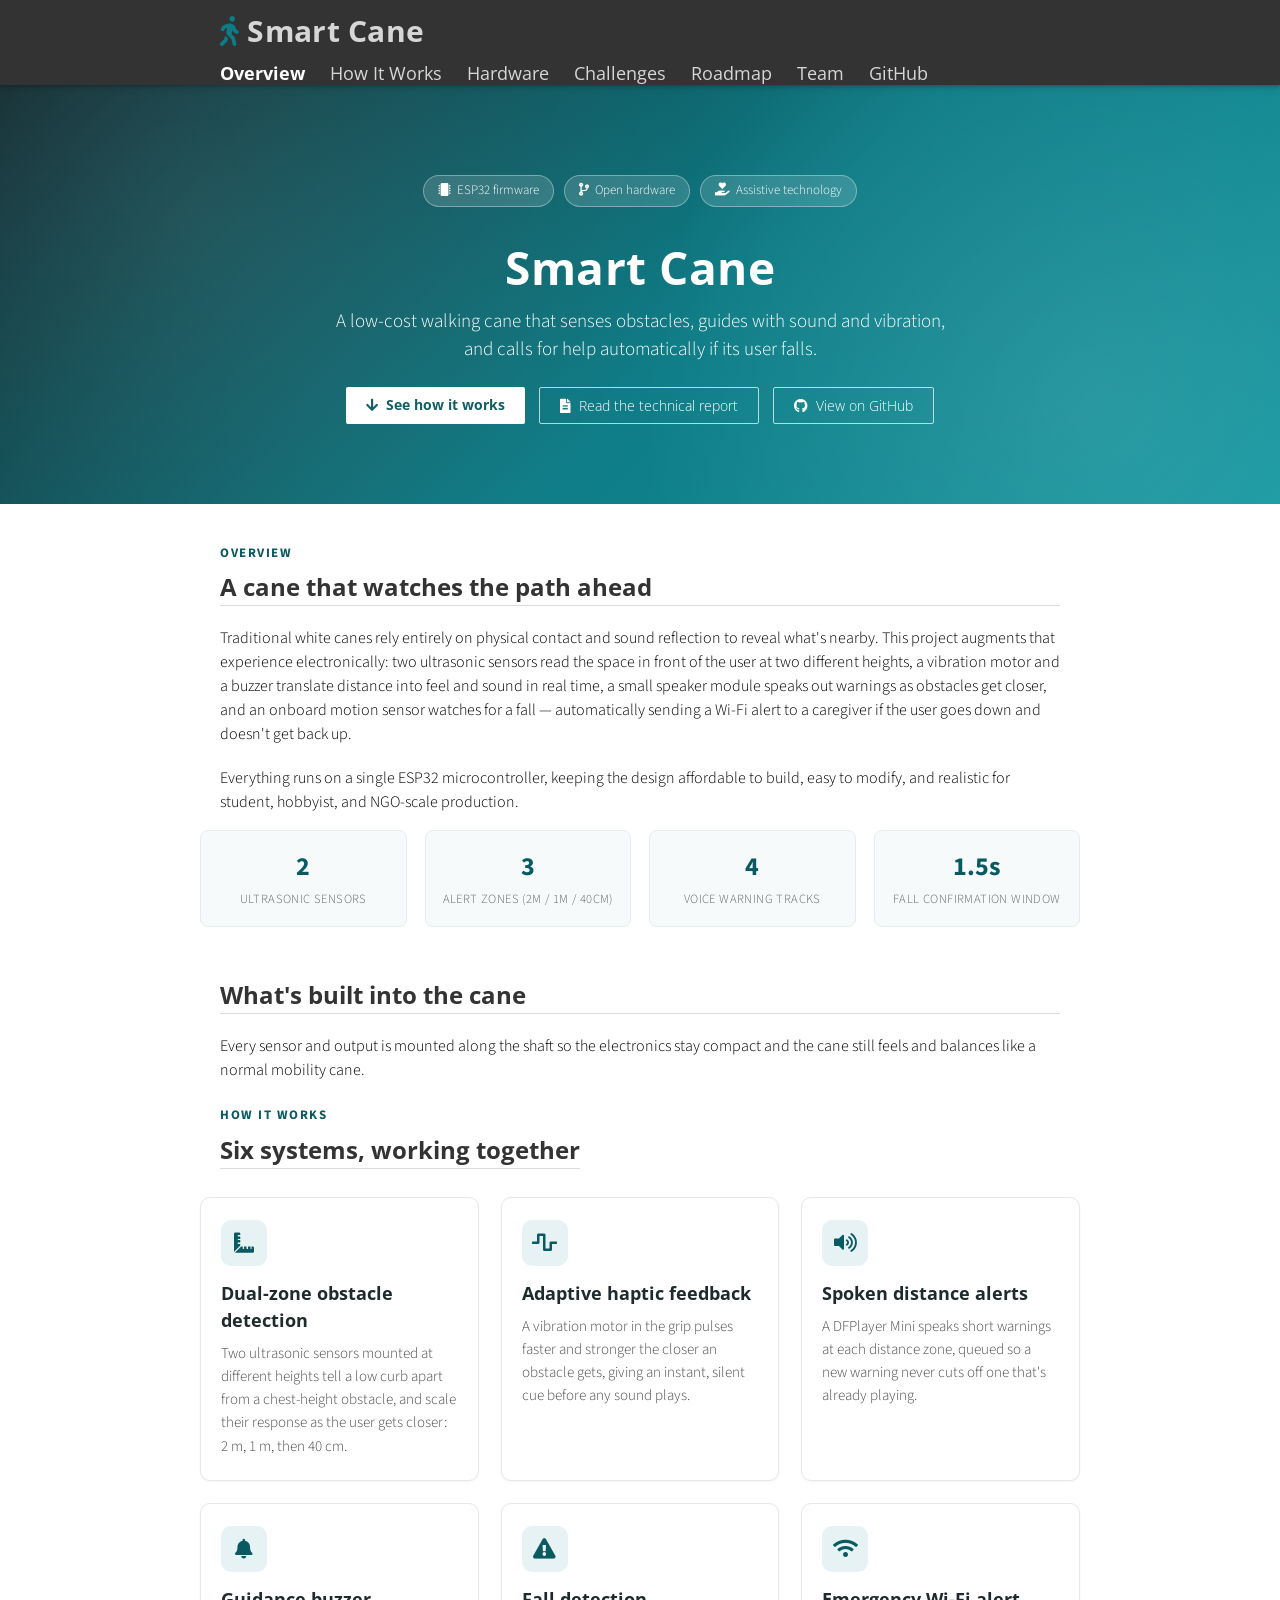
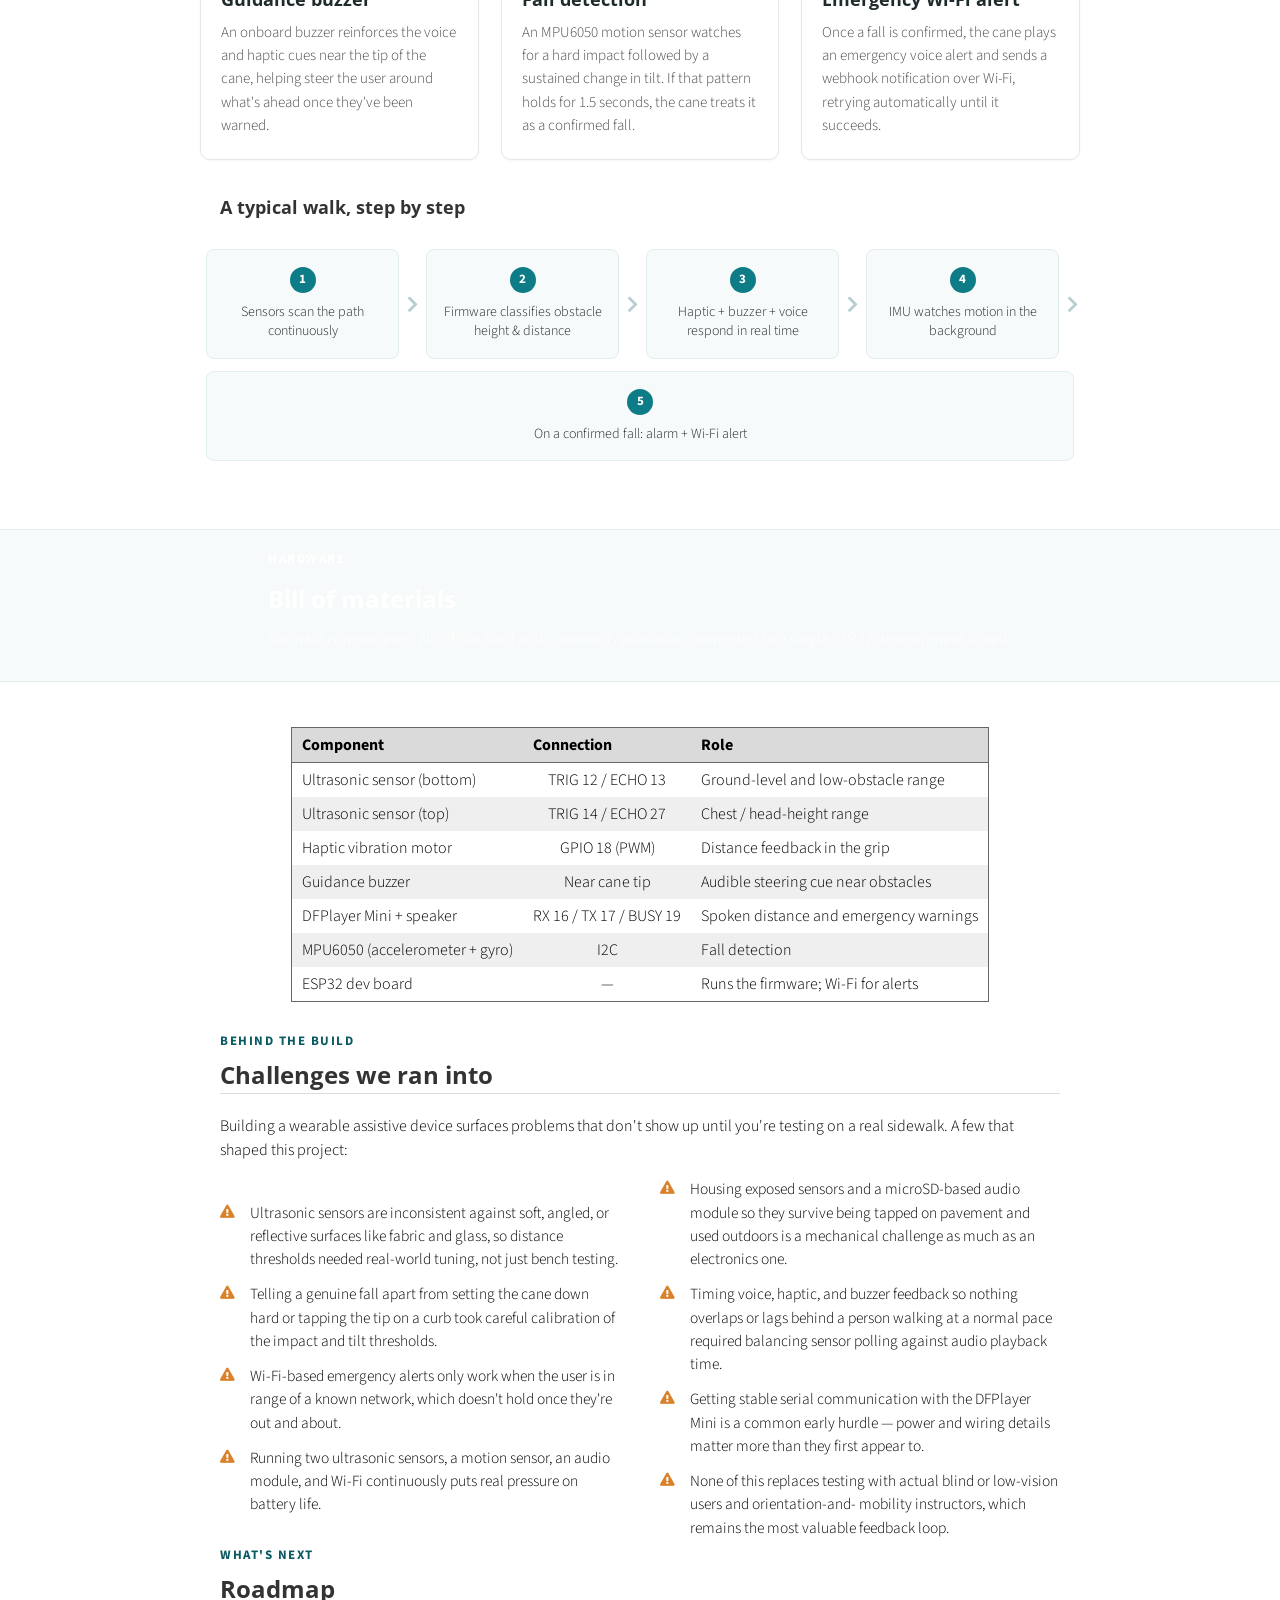
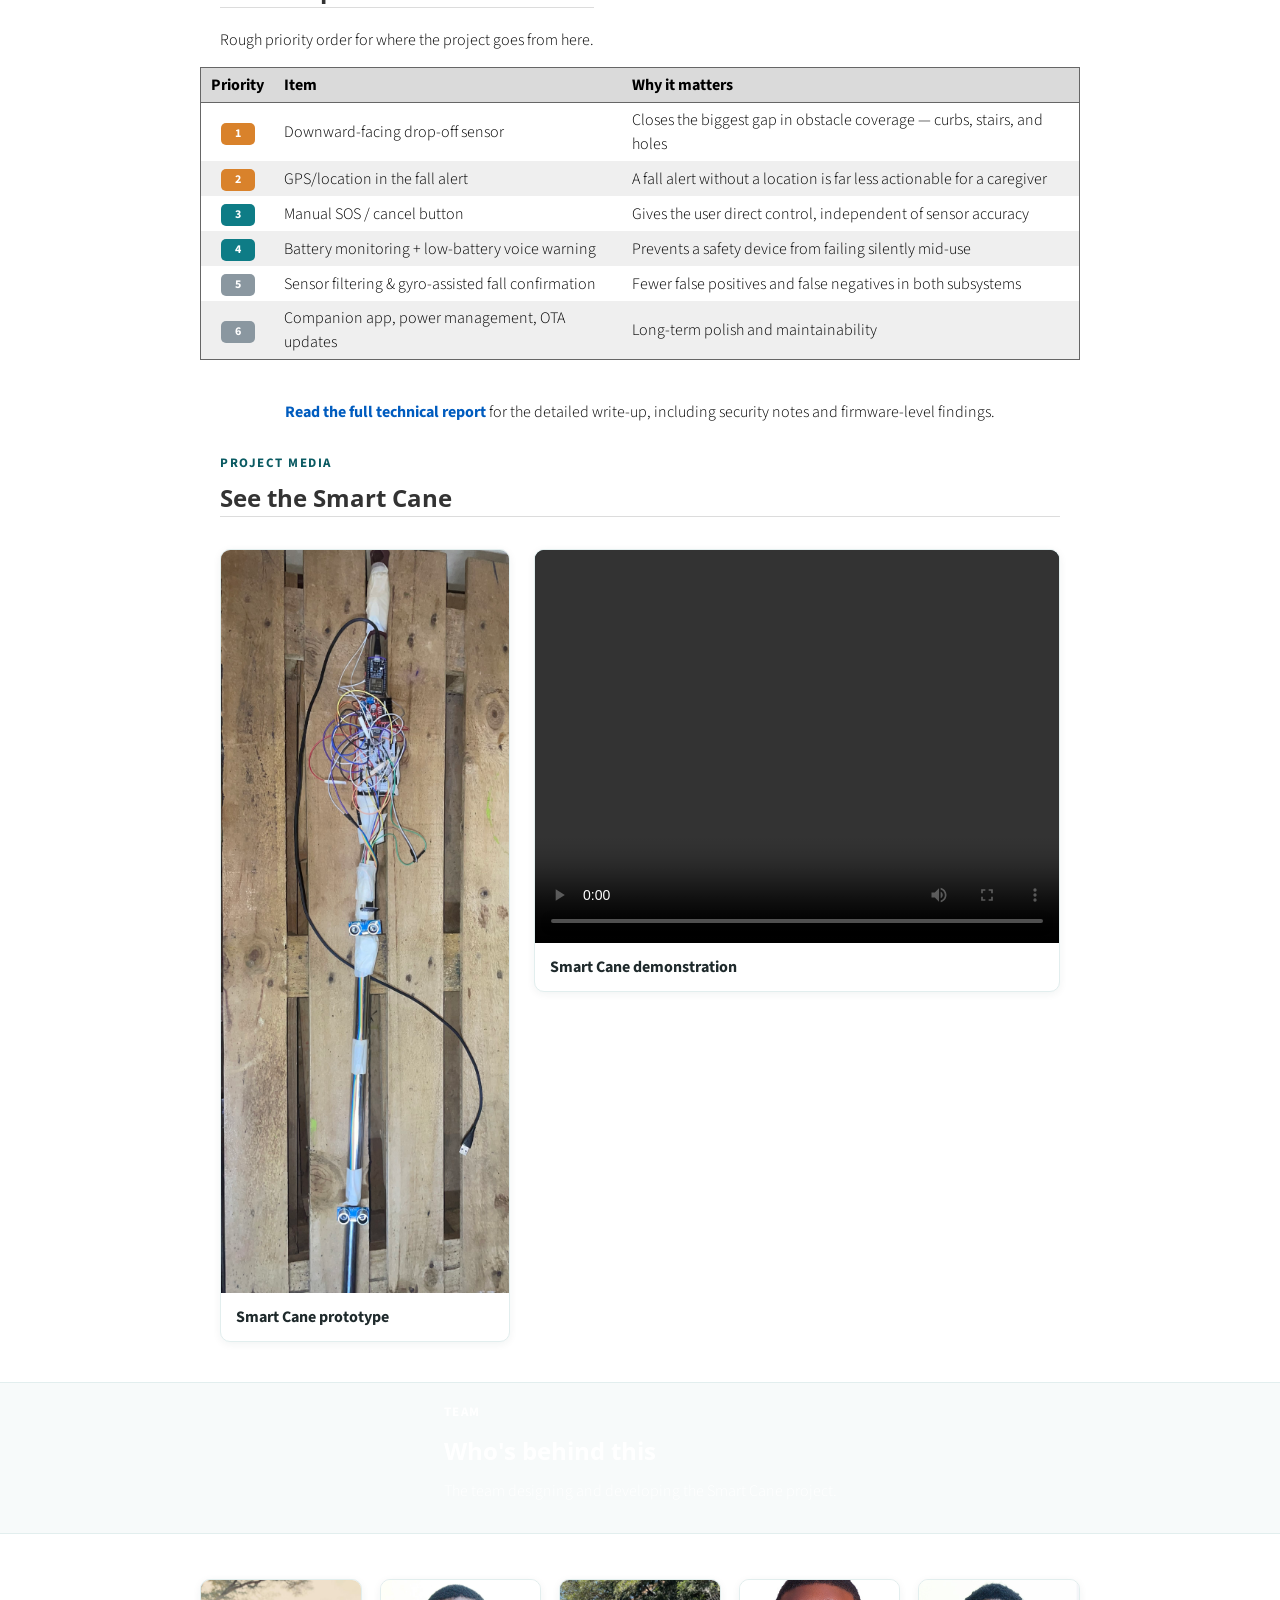
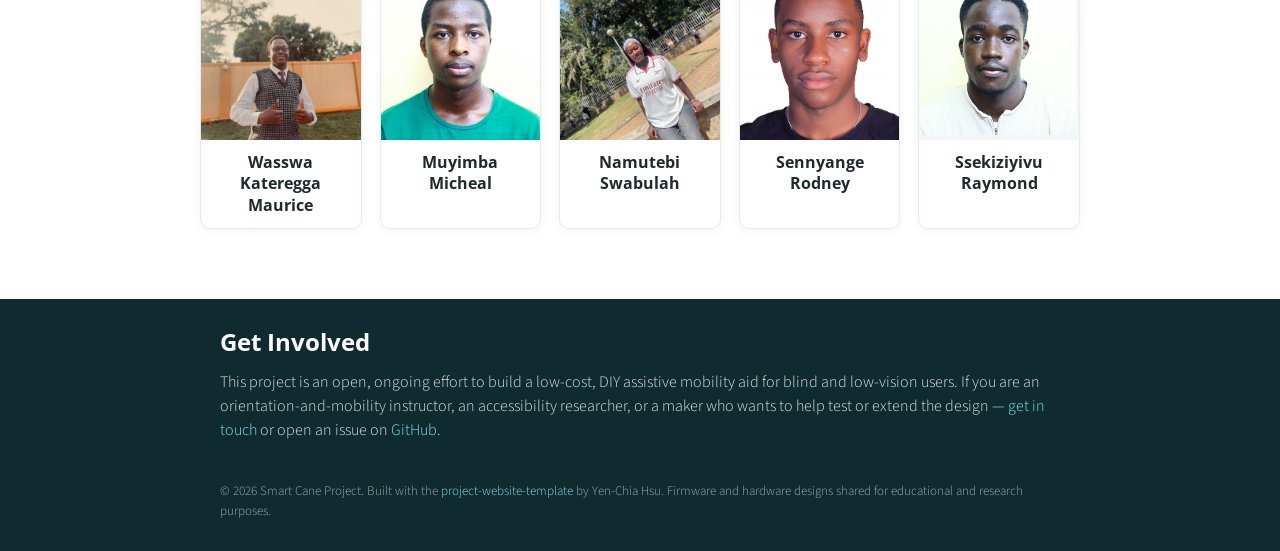
==== commit 1a1fce6a: "Add Smart Cane media and team profiles" ====
--- a/smart-cane-site/index.html
+++ b/smart-cane-site/index.html
@@ -49,10 +49,10 @@
               <a href="#overview" class="custom-button btn-cane-primary">
                 <i class="fas fa-arrow-down"></i>&nbsp; See how it works
               </a>
-              <a href="file/Smart_Cane_Technical_Report.docx" class="custom-button btn-cane-outline">
+              <a href="technical%20report%20for%20smart%20cane.pdf" target="_blank" rel="noopener noreferrer" class="custom-button btn-cane-outline">
                 <i class="fas fa-file-alt"></i>&nbsp; Read the technical report
               </a>
-              <a href="https://github.com/" target="_blank" class="custom-button btn-cane-outline">
+              <a href="https://github.com/maurice64bit/smartcane" target="_blank" rel="noopener noreferrer" class="custom-button btn-cane-outline">
                 <i class="fab fa-github"></i>&nbsp; View on GitHub
               </a>
             </div>
@@ -416,12 +416,37 @@
           </table>
         </div>
         <p class="text text-center add-bottom-margin-large">
-          <a class="highlight-text" href="file/Smart_Cane_Technical_Report.docx">Read the full technical
+          <a class="highlight-text" href="technical%20report%20for%20smart%20cane.pdf" target="_blank" rel="noopener noreferrer">Read the full technical
             report</a> for the detailed write-up, including security notes and firmware-level findings.
         </p>
         <!-- End Roadmap -->
         <!-------------------------------------------------------------------------------------------->
 
+        <!-------------------------------------------------------------------------------------------->
+        <!-- Project media -->
+        <div class="flex-row" id="media">
+          <div class="flex-item flex-column">
+            <span class="eyebrow">Project media</span>
+            <h2 class="no-top-margin">See the Smart Cane</h2>
+            <hr>
+            <div class="project-media">
+              <figure class="project-media-card cane-photo-card">
+                <img src="smart%20cane.jpeg" alt="Smart Cane prototype" loading="lazy">
+                <figcaption>Smart Cane prototype</figcaption>
+              </figure>
+              <figure class="project-media-card">
+                <video controls preload="metadata" aria-label="Smart Cane demonstration video">
+                  <source src="smart%20cane%20vid.mov" type="video/quicktime">
+                  Your browser does not support embedded video. <a href="smart%20cane%20vid.mov">Download the Smart Cane demonstration video</a>.
+                </video>
+                <figcaption>Smart Cane demonstration</figcaption>
+              </figure>
+            </div>
+          </div>
+        </div>
+        <!-- End Project media -->
+        <!-------------------------------------------------------------------------------------------->
+
       </div>
     </div>
 
@@ -433,7 +458,7 @@
             <span class="eyebrow" id="team">Team</span>
             <h2 class="add-top-margin-small">Who's behind this</h2>
             <p class="text">
-              Replace the placeholders below with your team's names, roles, and links.
+              The team designing and developing the Smart Cane project.
             </p>
           </div>
         </div>
@@ -442,37 +467,27 @@
 
     <div class="content">
       <div class="content-table flex-column">
-        <div class="gallery add-top-margin-small add-bottom-margin-large">
-          <div class="flex-column">
-            <div class="feature-icon" style="width:64px;height:64px;font-size:26px;margin:0 auto 10px auto;">
-              <i class="fas fa-user"></i>
-            </div>
-            <h3 class="text-center">Your Name</h3>
-            <div class="text-center">Firmware &amp; Electronics</div>
-            <div class="text-center">
-              <a href="javascript:void(0)">Email</a> &nbsp;|&nbsp; <a href="javascript:void(0)">LinkedIn</a>
-            </div>
-          </div>
-          <div class="flex-column">
-            <div class="feature-icon" style="width:64px;height:64px;font-size:26px;margin:0 auto 10px auto;">
-              <i class="fas fa-user"></i>
-            </div>
-            <h3 class="text-center">Teammate Name</h3>
-            <div class="text-center">Mechanical Design</div>
-            <div class="text-center">
-              <a href="javascript:void(0)">Email</a> &nbsp;|&nbsp; <a href="javascript:void(0)">LinkedIn</a>
-            </div>
-          </div>
-          <div class="flex-column">
-            <div class="feature-icon" style="width:64px;height:64px;font-size:26px;margin:0 auto 10px auto;">
-              <i class="fas fa-user"></i>
-            </div>
-            <h3 class="text-center">Teammate Name</h3>
-            <div class="text-center">Testing &amp; Outreach</div>
-            <div class="text-center">
-              <a href="javascript:void(0)">Email</a> &nbsp;|&nbsp; <a href="javascript:void(0)">LinkedIn</a>
-            </div>
-          </div>
+        <div class="team-grid add-top-margin-small add-bottom-margin-large">
+          <article class="team-card">
+            <img src="Wasswa%20Kateregga%20Maurice.jpeg" alt="Wasswa Kateregga Maurice" loading="lazy">
+            <h3>Wasswa Kateregga Maurice</h3>
+          </article>
+          <article class="team-card">
+            <img src="Muyimba%20Micheal.jpeg" alt="Muyimba Micheal" loading="lazy">
+            <h3>Muyimba Micheal</h3>
+          </article>
+          <article class="team-card">
+            <img src="Namutebi%20Swabulah.jpeg" alt="Namutebi Swabulah" loading="lazy">
+            <h3>Namutebi Swabulah</h3>
+          </article>
+          <article class="team-card">
+            <img src="Sennyange%20Rodney.jpeg" alt="Sennyange Rodney" loading="lazy">
+            <h3>Sennyange Rodney</h3>
+          </article>
+          <article class="team-card">
+            <img src="Ssekiziyivu%20Raymond.jpeg" alt="Ssekiziyivu Raymond" loading="lazy">
+            <h3>Ssekiziyivu Raymond</h3>
+          </article>
         </div>
       </div>
     </div>
--- a/smart-cane-site/css/custom.css
+++ b/smart-cane-site/css/custom.css
@@ -225,6 +225,94 @@
   height: auto;
 }
 
+/* ---------- Project media and team ---------- */
+.project-media {
+  display: grid;
+  grid-template-columns: minmax(260px, 0.55fr) minmax(0, 1fr);
+  align-items: start;
+  gap: 24px;
+  margin-top: 22px;
+}
+
+.project-media-card,
+.team-card {
+  margin: 0;
+  overflow: hidden;
+  background: #fff;
+  border: 1px solid #e2eeee;
+  border-radius: 10px;
+  box-shadow: 0 2px 8px rgba(16, 43, 48, 0.06);
+}
+
+.project-media-card img,
+.project-media-card video {
+  display: block;
+  width: 100%;
+  aspect-ratio: 4 / 3;
+  background: #102b30;
+}
+
+.project-media-card img {
+  object-fit: contain;
+}
+
+.cane-photo-card img {
+  height: auto;
+  aspect-ratio: auto;
+  background: transparent;
+}
+
+.project-media-card video {
+  object-fit: contain;
+}
+
+.project-media-card figcaption {
+  padding: 12px 15px;
+  color: var(--cane-ink);
+  font-weight: 700;
+}
+
+.team-grid {
+  display: grid;
+  grid-template-columns: repeat(5, minmax(0, 1fr));
+  gap: 18px;
+}
+
+.team-card img {
+  display: block;
+  width: 100%;
+  aspect-ratio: 1;
+  object-fit: cover;
+  object-position: center;
+}
+
+.team-card h3 {
+  min-height: 52px;
+  margin: 0;
+  padding: 12px 10px;
+  color: var(--cane-ink);
+  font-size: 16px;
+  line-height: 1.35;
+  text-align: center;
+}
+
+@media (max-width: 900px) {
+  .team-grid {
+    grid-template-columns: repeat(3, minmax(0, 1fr));
+  }
+}
+
+@media (max-width: 600px) {
+  .project-media,
+  .team-grid {
+    grid-template-columns: repeat(2, minmax(0, 1fr));
+  }
+
+  .project-media {
+    grid-template-columns: 1fr;
+  }
+}
+
 /* ---------- Priority / roadmap table tweaks ---------- */
 .priority-badge {
   display: inline-flex;
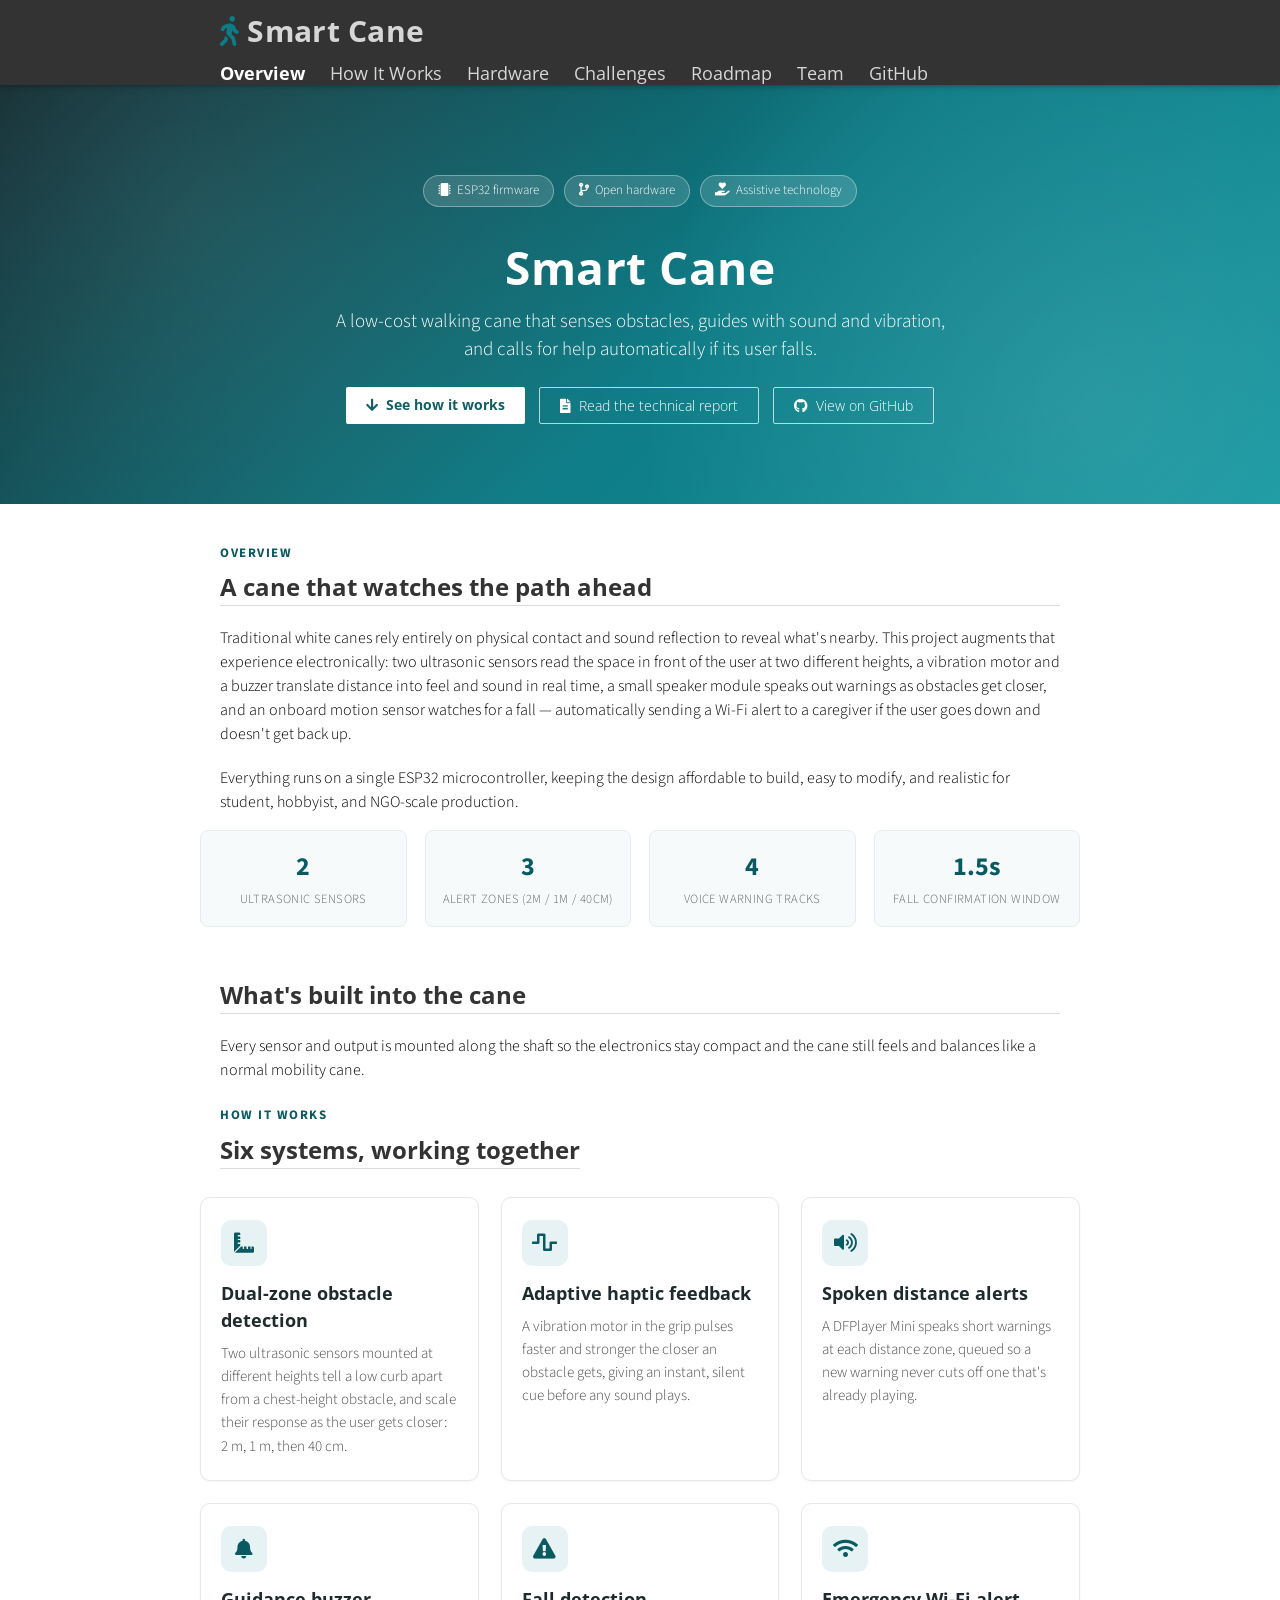
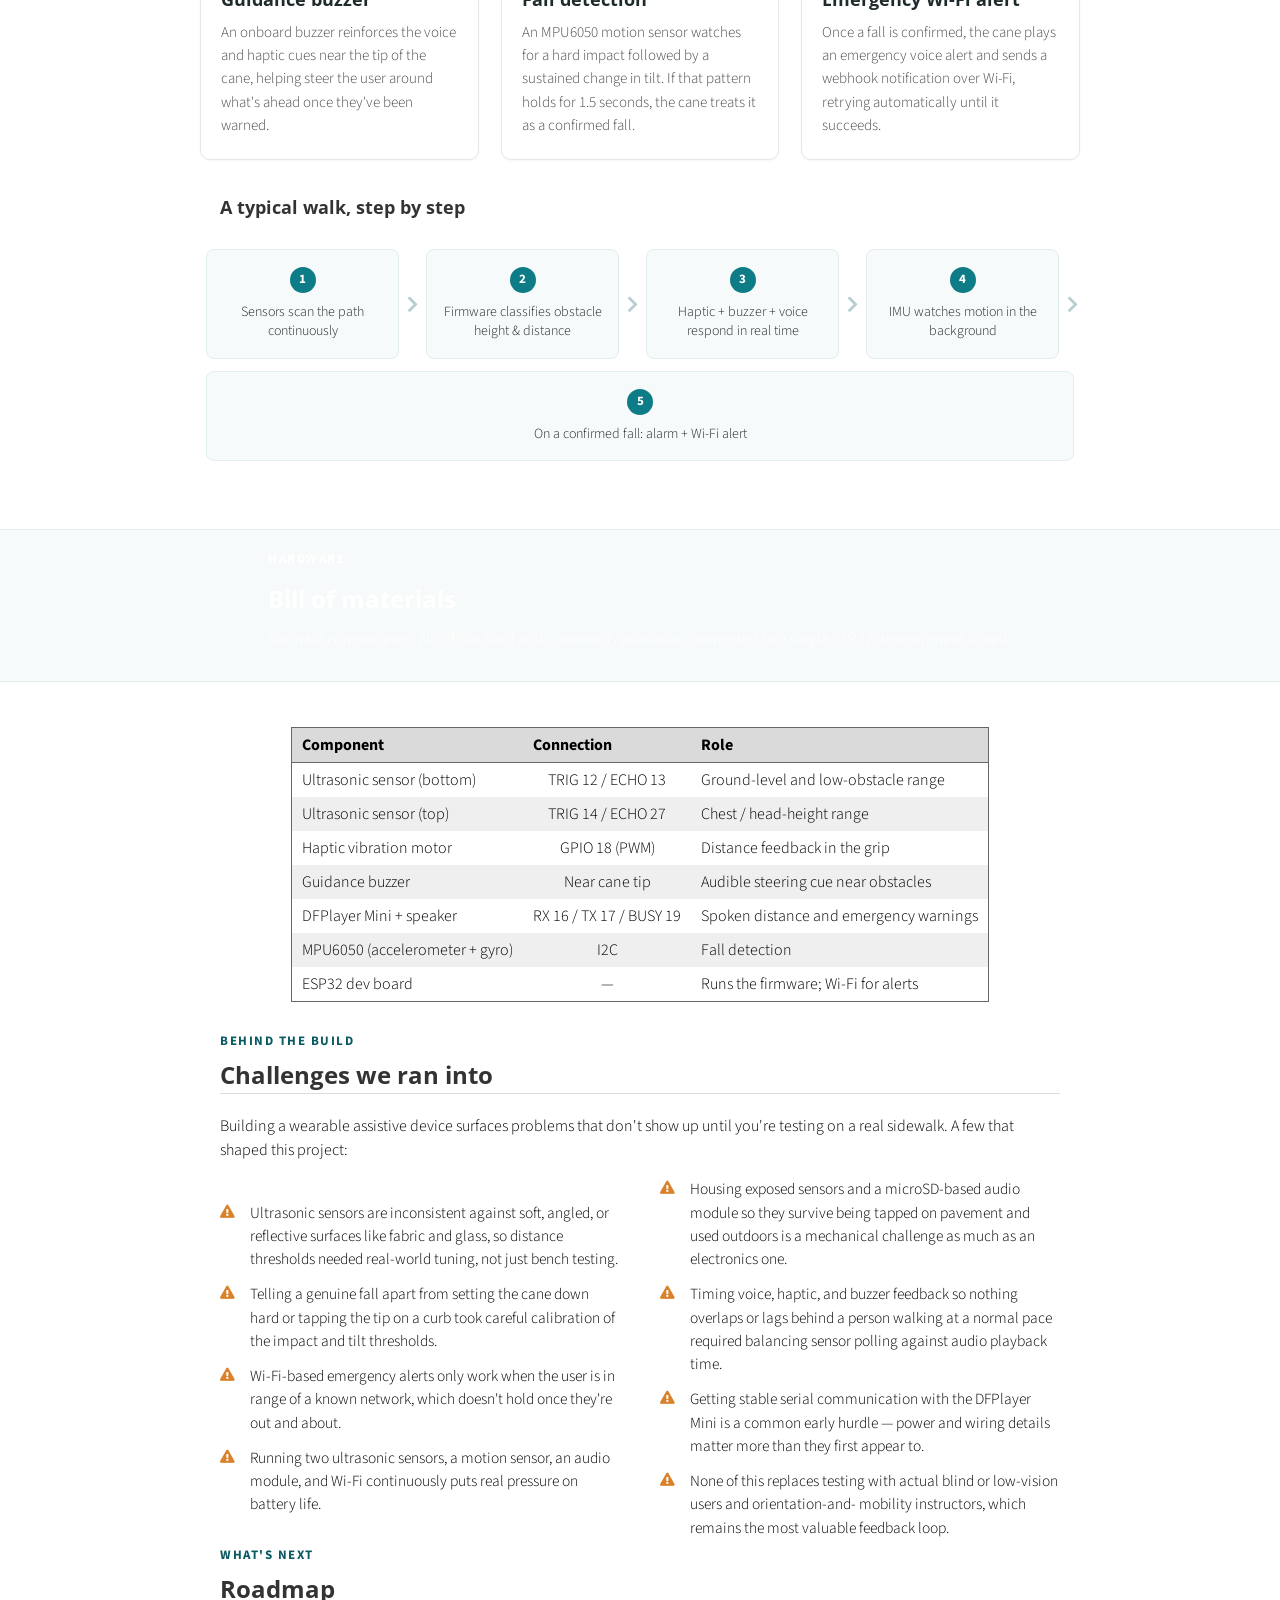
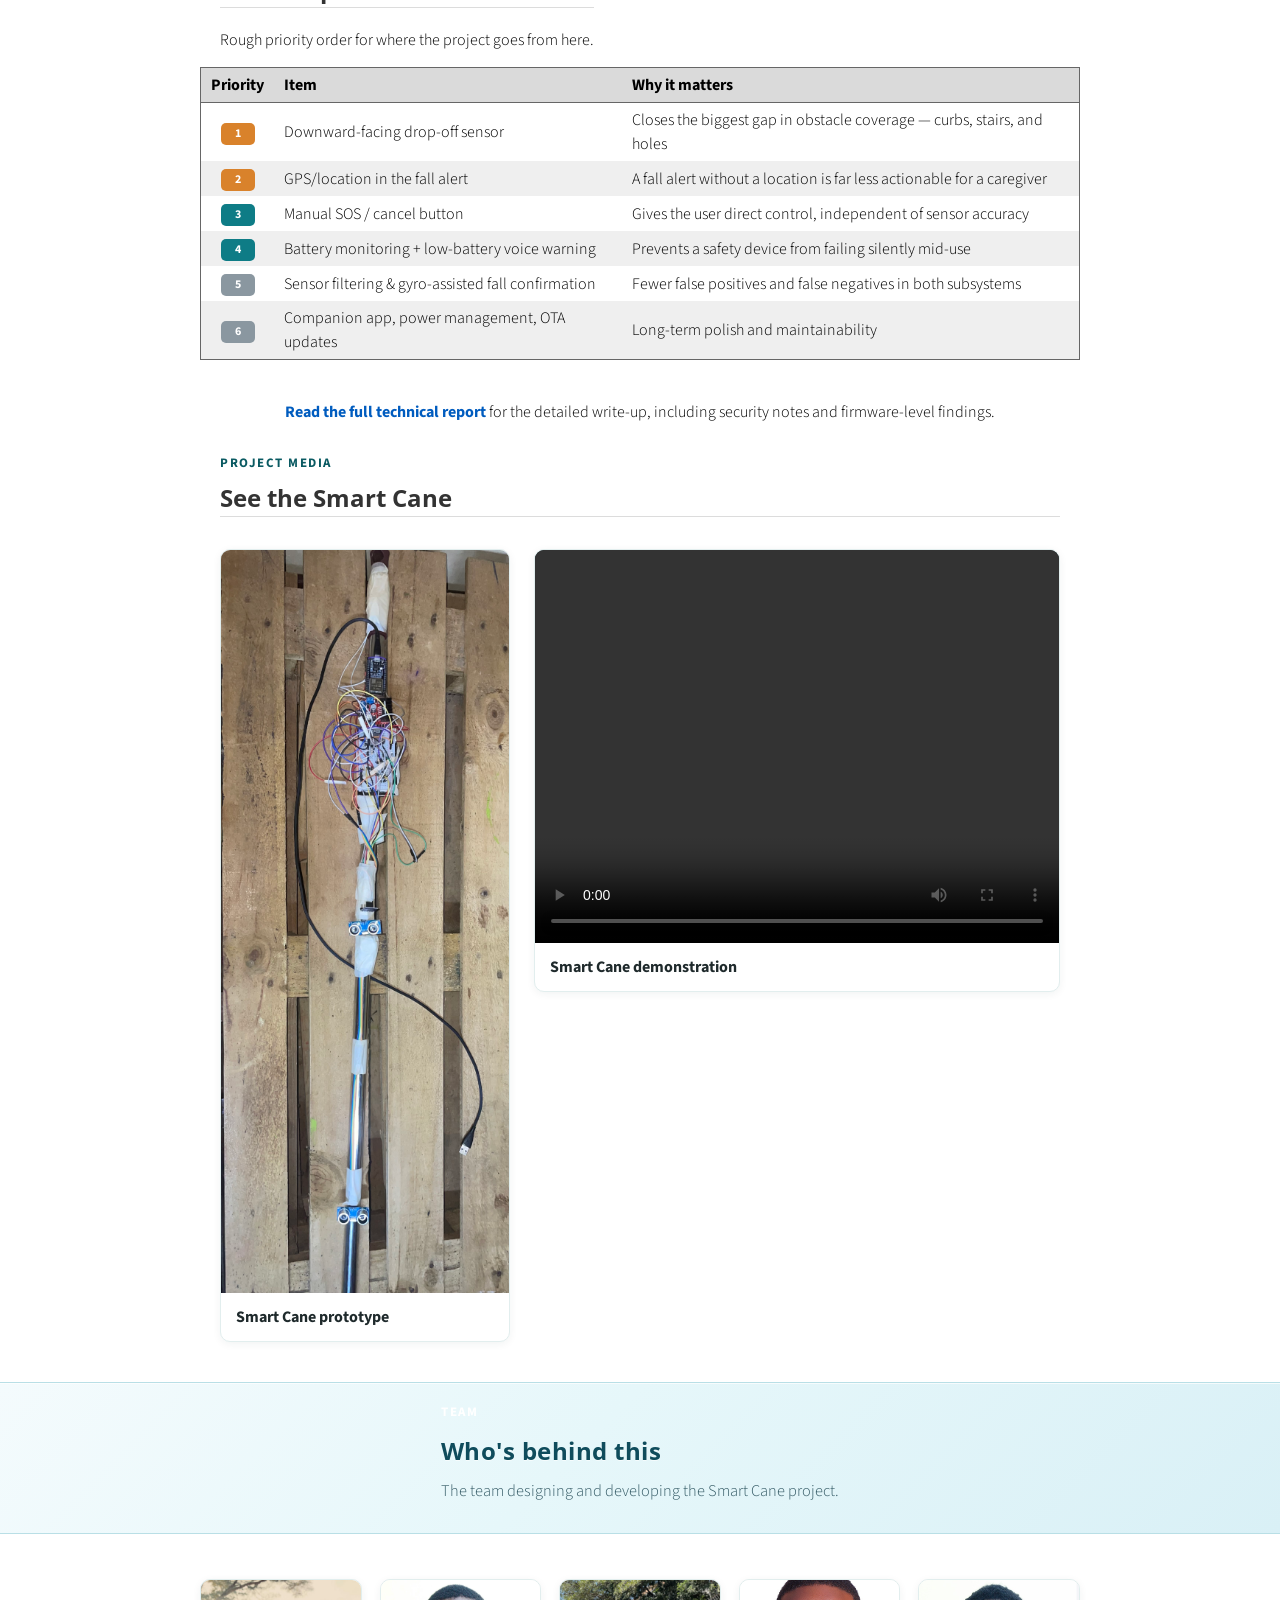
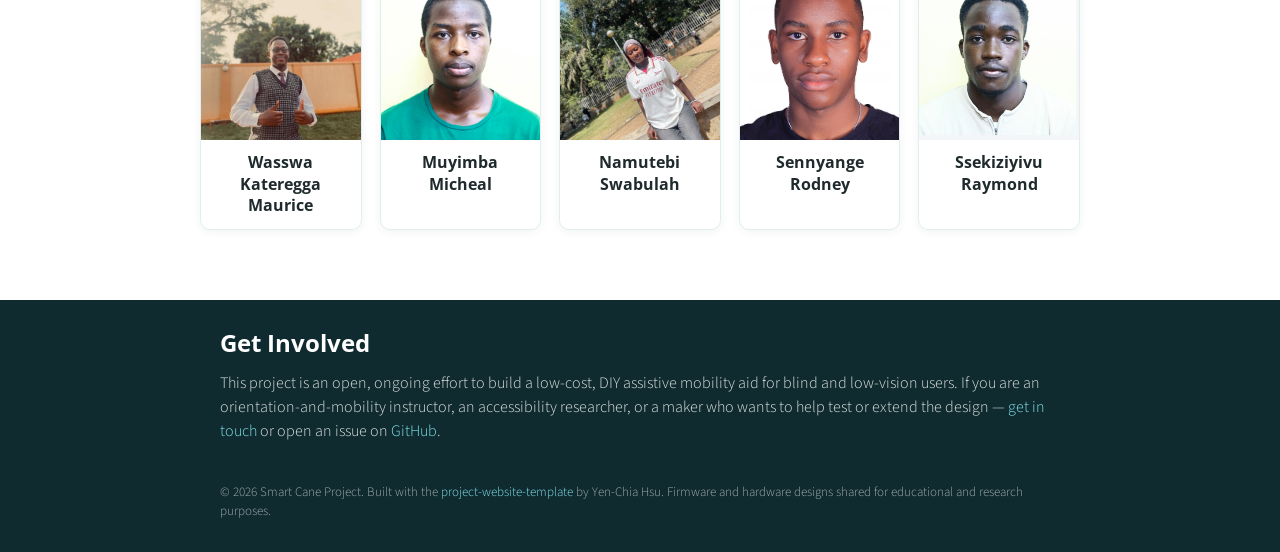
==== commit aee3d457: "modified the subtitles" ====
--- a/smart-cane-site/index.html
+++ b/smart-cane-site/index.html
@@ -451,13 +451,13 @@
     </div>
 
     <!-- Team banner -->
-    <div class="banner" style="background-color:#f7fafa; border-top:1px solid #e2eeee; border-bottom:1px solid #e2eeee;">
+    <div class="banner" style="background:linear-gradient(135deg, #f4fbfd 0%, #e6f7fa 45%, #d9f0f6 100%); border-top:1px solid #b9dfe6; border-bottom:1px solid #b9dfe6; box-shadow:inset 0 1px 0 rgba(255,255,255,0.7);">
       <div class="banner-table flex-column">
         <div class="flex-row">
           <div class="flex-item flex-column">
             <span class="eyebrow" id="team">Team</span>
-            <h2 class="add-top-margin-small">Who's behind this</h2>
-            <p class="text">
+            <h2 class="add-top-margin-small" style="color:#0f4c5c; font-weight:700; letter-spacing:0.02em; text-shadow:0 1px 0 rgba(255,255,255,0.6);">Who's behind this</h2>
+            <p class="text" style="color:#355b66; font-size:1.02rem; max-width:720px;">
               The team designing and developing the Smart Cane project.
             </p>
           </div>
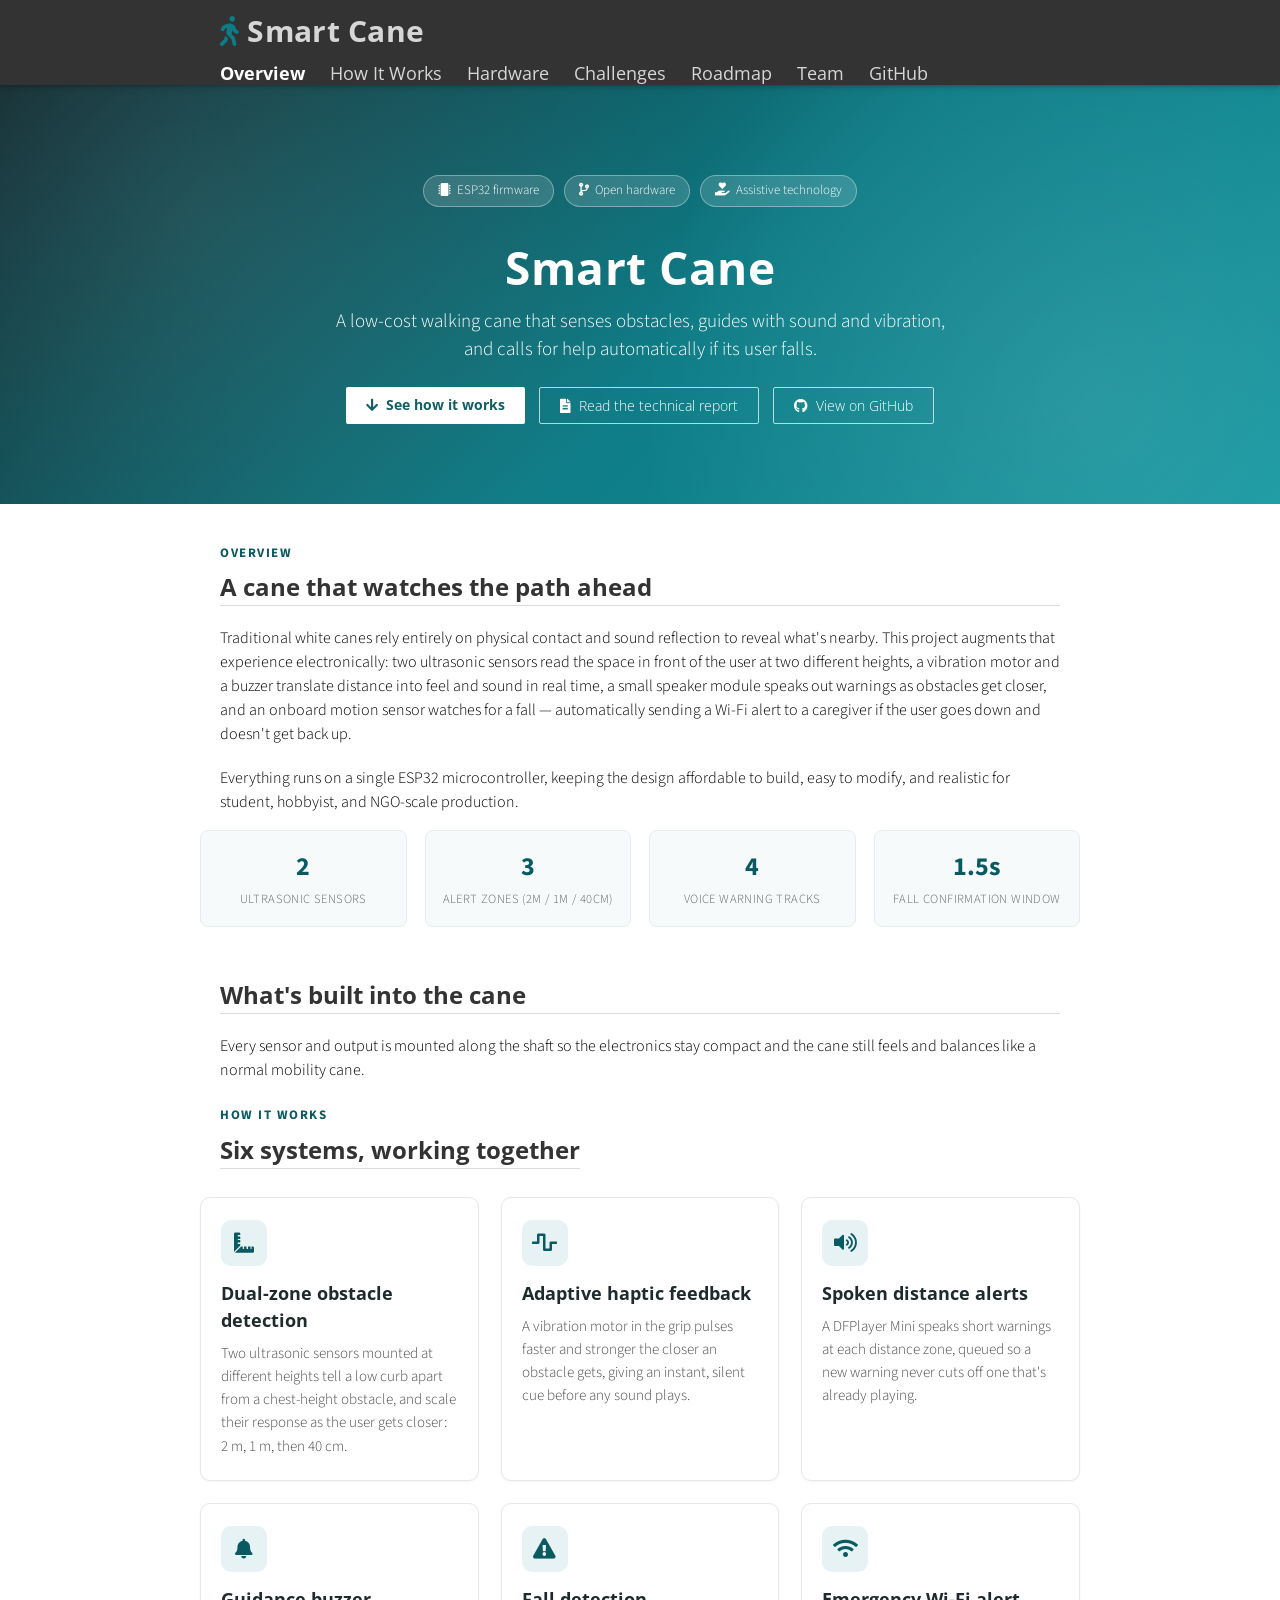
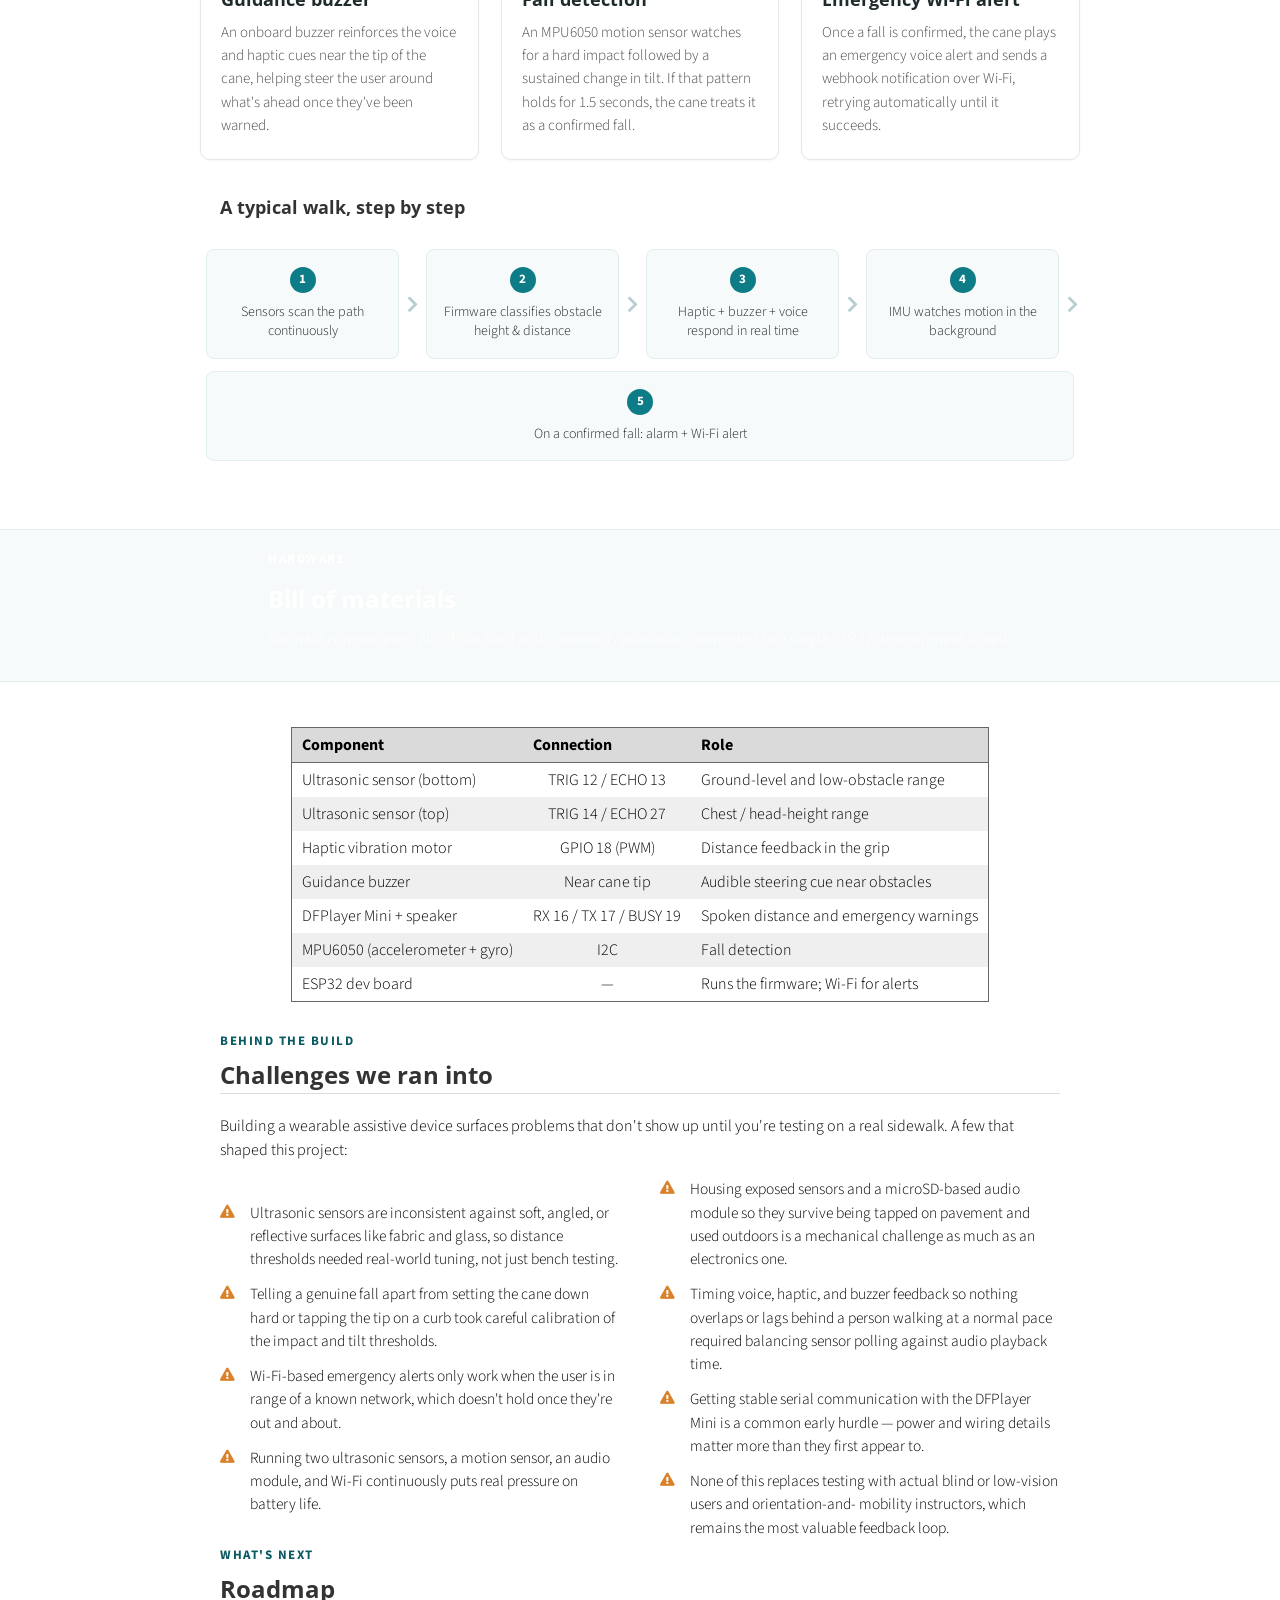
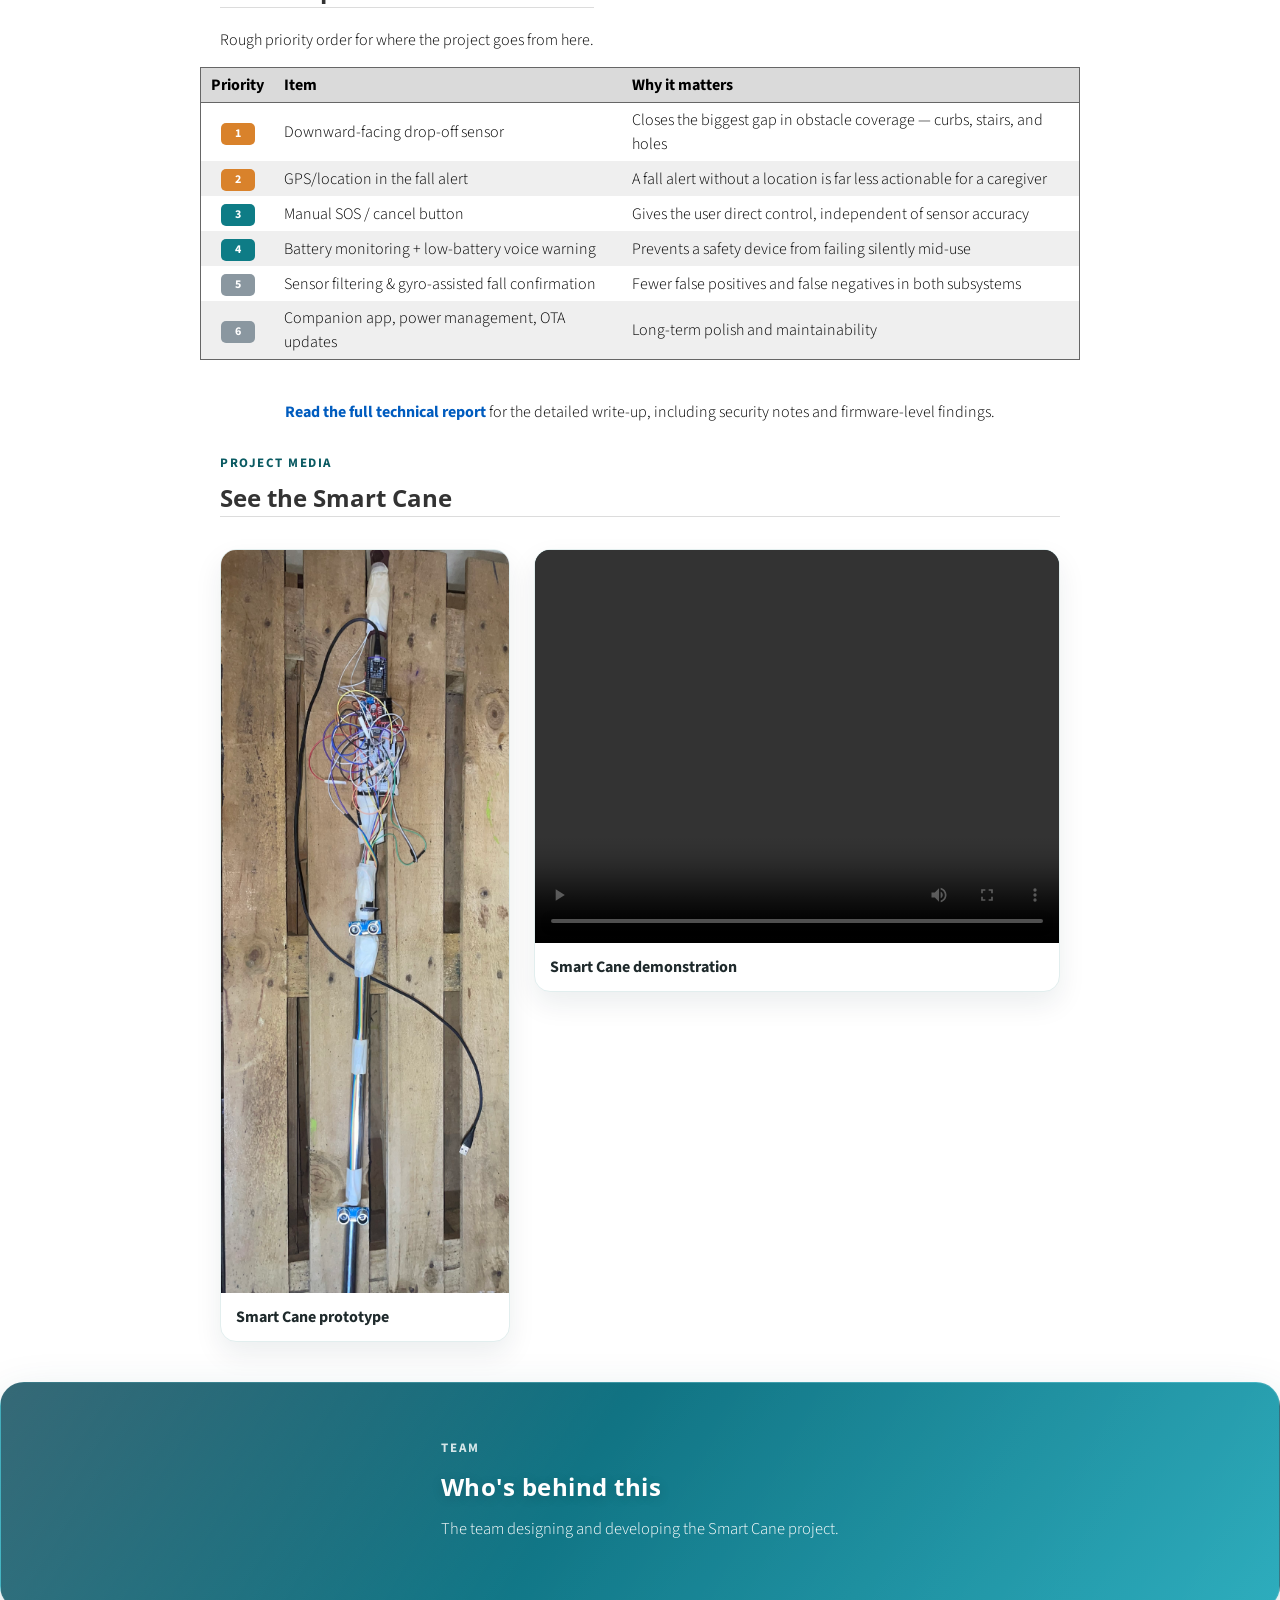
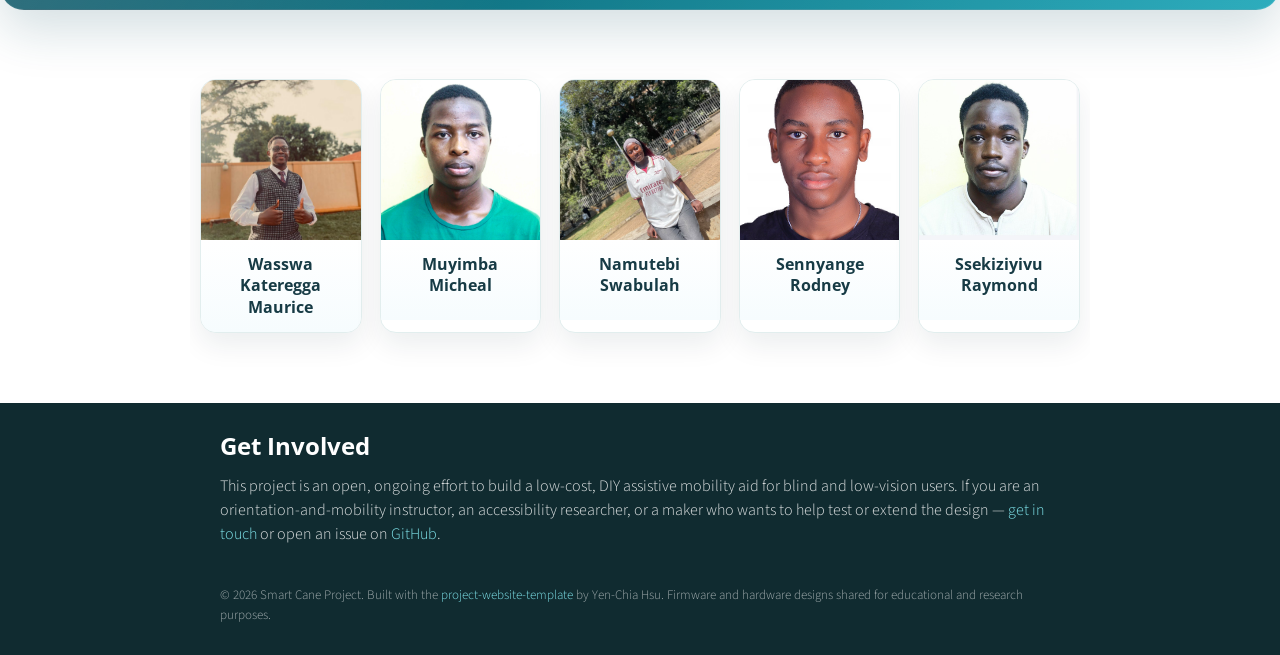
==== commit b553c40a: "." ====
--- a/smart-cane-site/index.html
+++ b/smart-cane-site/index.html
@@ -451,13 +451,13 @@
     </div>
 
     <!-- Team banner -->
-    <div class="banner" style="background:linear-gradient(135deg, #f4fbfd 0%, #e6f7fa 45%, #d9f0f6 100%); border-top:1px solid #b9dfe6; border-bottom:1px solid #b9dfe6; box-shadow:inset 0 1px 0 rgba(255,255,255,0.7);">
+    <div class="banner premium-team-banner">
       <div class="banner-table flex-column">
         <div class="flex-row">
           <div class="flex-item flex-column">
             <span class="eyebrow" id="team">Team</span>
-            <h2 class="add-top-margin-small" style="color:#0f4c5c; font-weight:700; letter-spacing:0.02em; text-shadow:0 1px 0 rgba(255,255,255,0.6);">Who's behind this</h2>
-            <p class="text" style="color:#355b66; font-size:1.02rem; max-width:720px;">
+            <h2 class="add-top-margin-small premium-team-title">Who's behind this</h2>
+            <p class="text premium-team-text">
               The team designing and developing the Smart Cane project.
             </p>
           </div>
--- a/smart-cane-site/css/custom.css
+++ b/smart-cane-site/css/custom.css
@@ -226,6 +226,45 @@
 }
 
 /* ---------- Project media and team ---------- */
+.premium-team-banner {
+  position: relative;
+  margin: 0 auto 24px;
+  padding: 36px 32px;
+  border-radius: 24px;
+  background: linear-gradient(135deg, #0f4c5c 0%, #117585 45%, #1ca6b8 100%);
+  border: 1px solid rgba(255, 255, 255, 0.18);
+  box-shadow: 0 20px 50px rgba(15, 76, 92, 0.18);
+  overflow: hidden;
+}
+
+.premium-team-banner::before {
+  content: "";
+  position: absolute;
+  inset: 0;
+  background: linear-gradient(120deg, rgba(255, 255, 255, 0.16), transparent 45%, rgba(255, 255, 255, 0.08));
+  pointer-events: none;
+}
+
+.premium-team-banner .eyebrow {
+  color: rgba(255, 255, 255, 0.82);
+  letter-spacing: 0.16em;
+  text-transform: uppercase;
+}
+
+.premium-team-title {
+  color: #ffffff;
+  font-weight: 700;
+  letter-spacing: 0.02em;
+  text-shadow: 0 2px 12px rgba(0, 0, 0, 0.16);
+}
+
+.premium-team-text {
+  color: rgba(255, 255, 255, 0.92);
+  font-size: 1.03rem;
+  max-width: 720px;
+  line-height: 1.7;
+}
+
 .project-media {
   display: grid;
   grid-template-columns: minmax(260px, 0.55fr) minmax(0, 1fr);
@@ -240,8 +279,16 @@
   overflow: hidden;
   background: #fff;
   border: 1px solid #e2eeee;
-  border-radius: 10px;
-  box-shadow: 0 2px 8px rgba(16, 43, 48, 0.06);
+  border-radius: 16px;
+  box-shadow: 0 12px 28px rgba(16, 43, 48, 0.08);
+  transition: transform 220ms ease, box-shadow 220ms ease, border-color 220ms ease;
+}
+
+.project-media-card:hover,
+.team-card:hover {
+  transform: translateY(-6px);
+  border-color: #8ed5da;
+  box-shadow: 0 16px 32px rgba(16, 43, 48, 0.14);
 }
 
 .project-media-card img,
@@ -289,11 +336,13 @@
 .team-card h3 {
   min-height: 52px;
   margin: 0;
-  padding: 12px 10px;
-  color: var(--cane-ink);
+  padding: 14px 12px;
+  color: #173b45;
   font-size: 16px;
   line-height: 1.35;
   text-align: center;
+  font-weight: 700;
+  background: linear-gradient(180deg, #ffffff 0%, #f6fcfe 100%);
 }
 
 @media (max-width: 900px) {
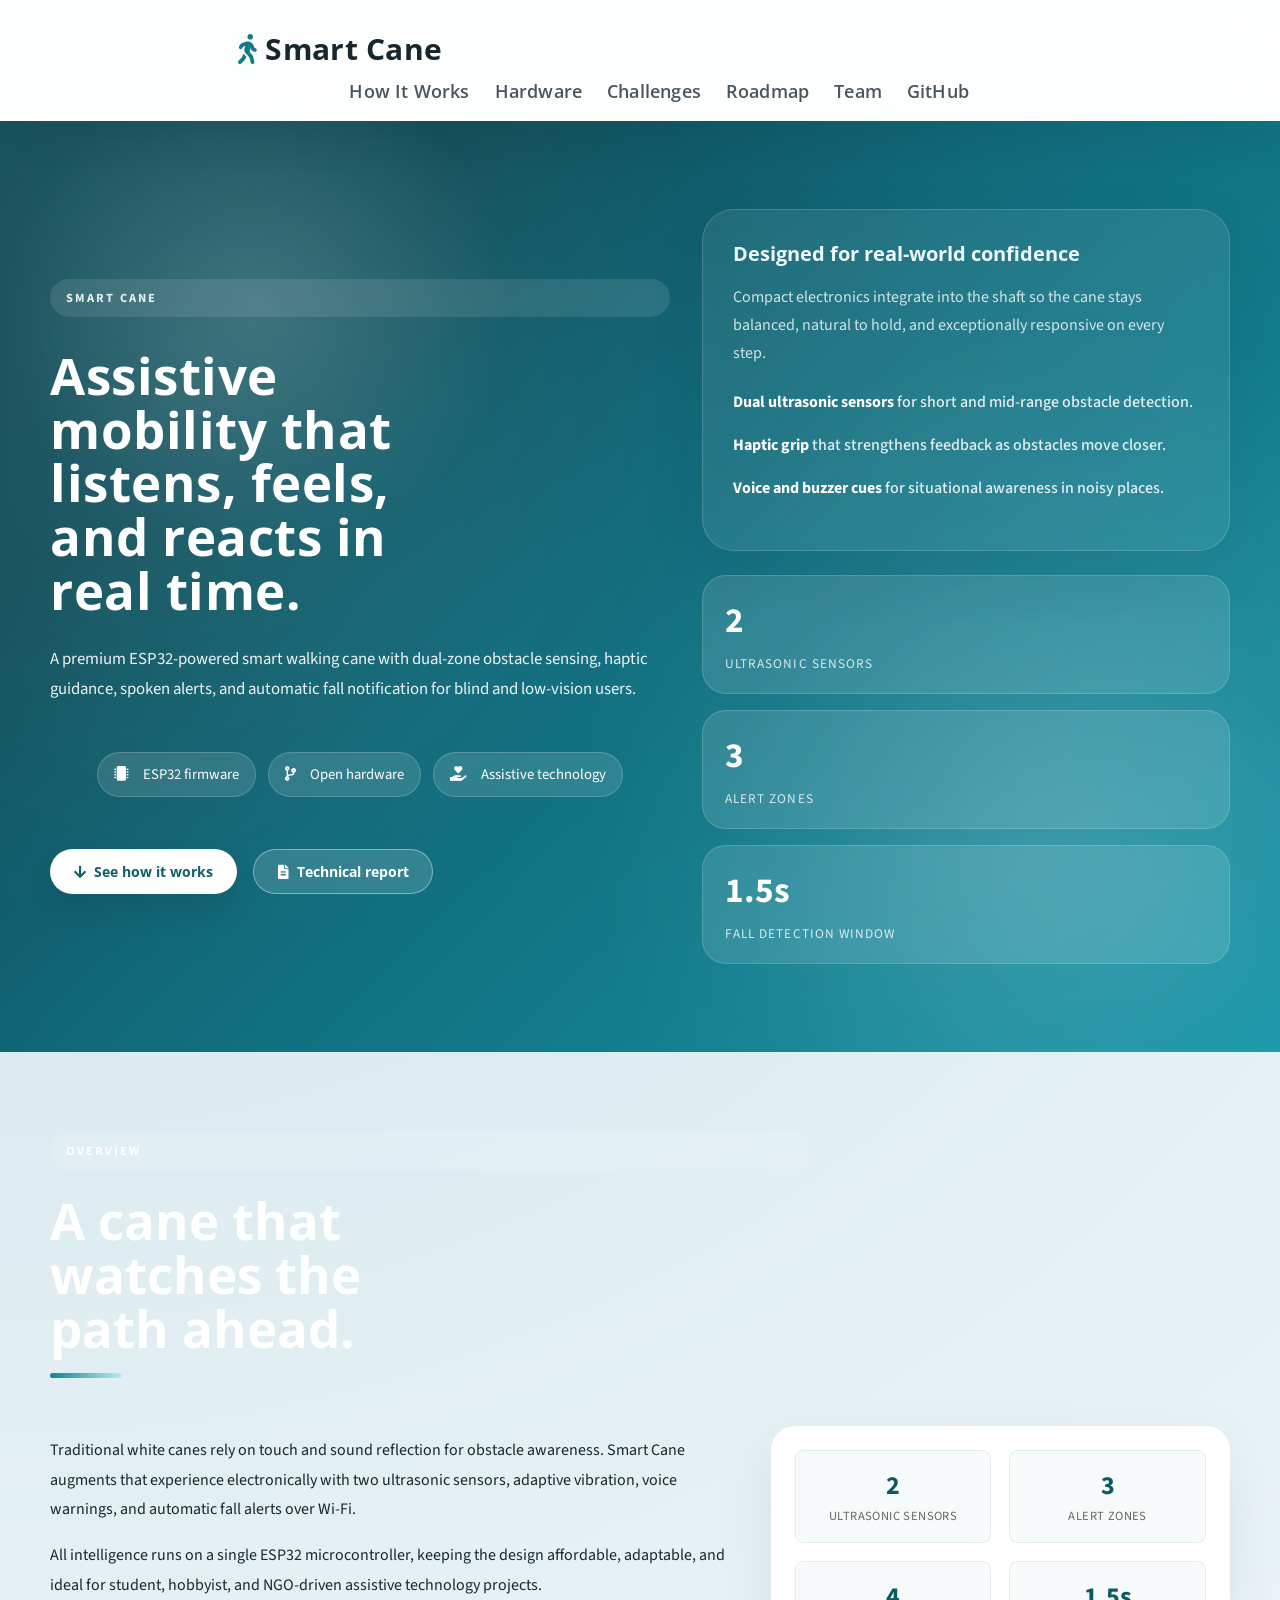
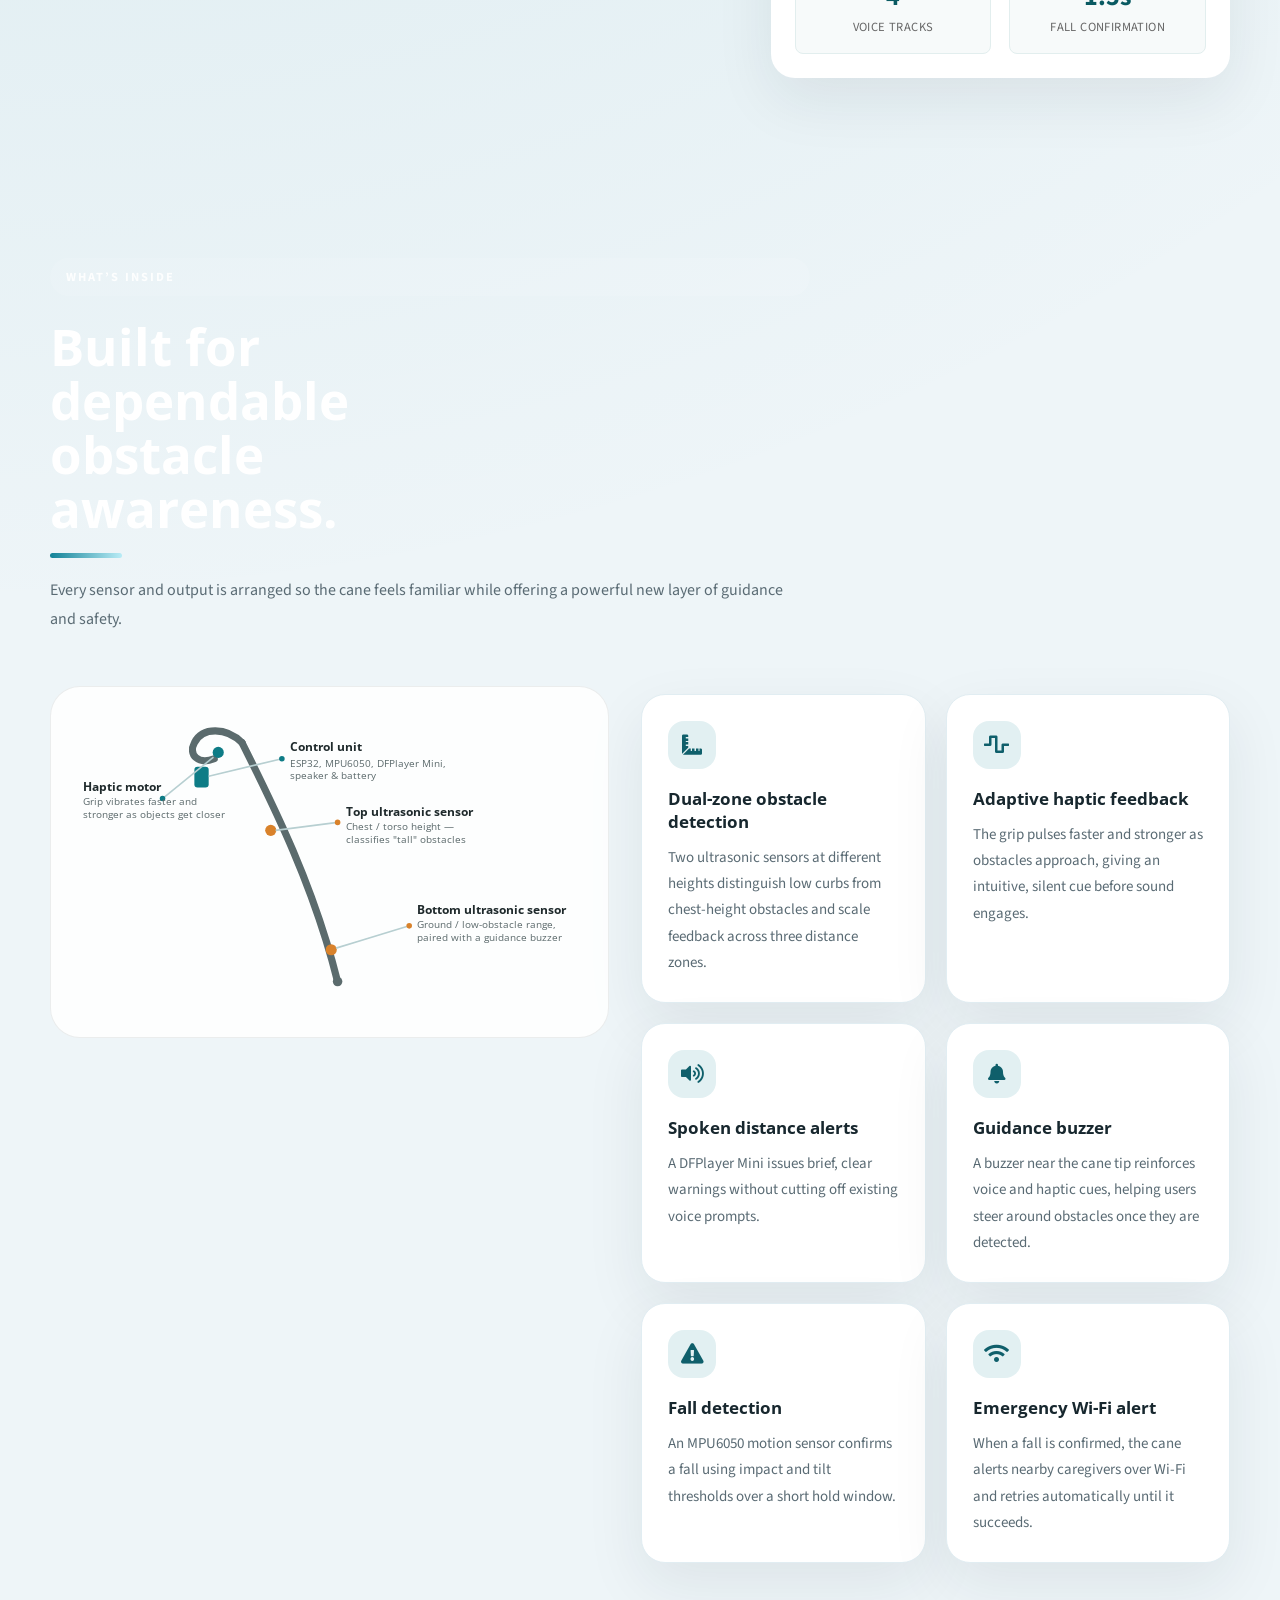
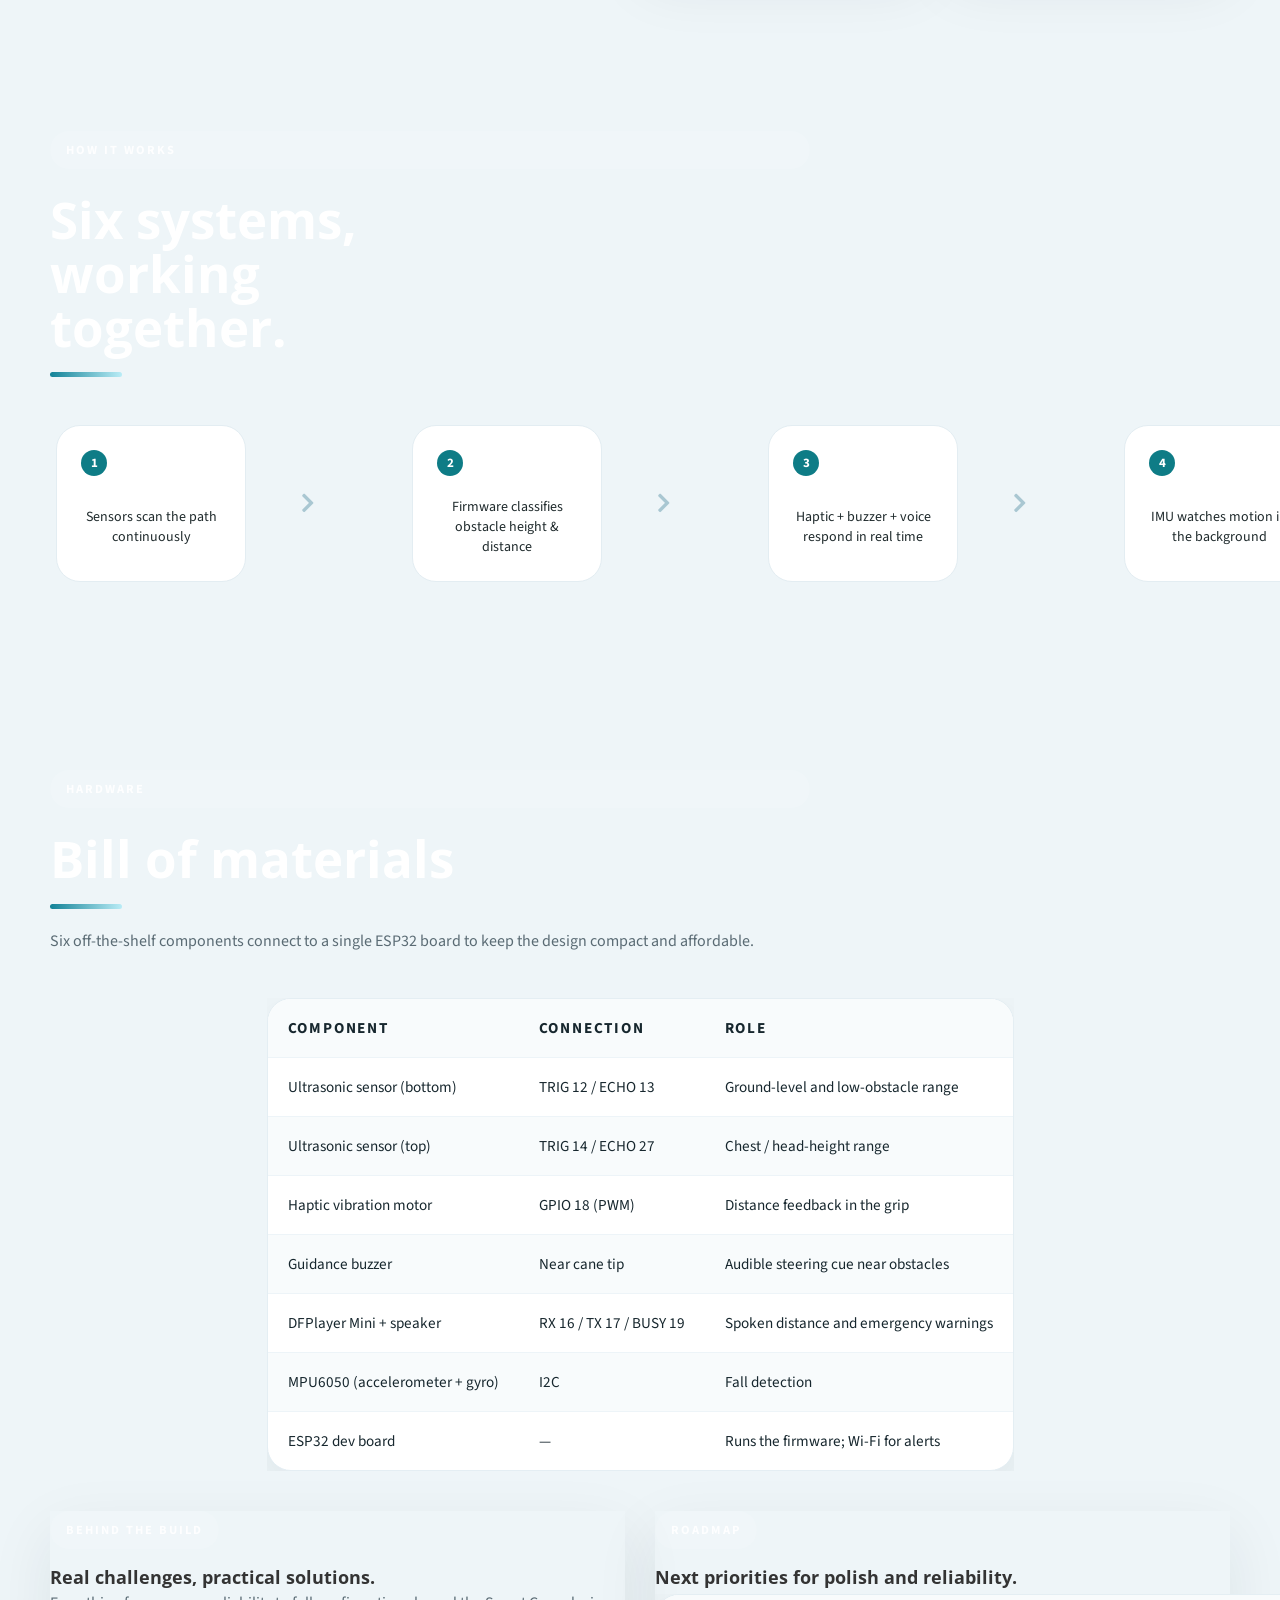
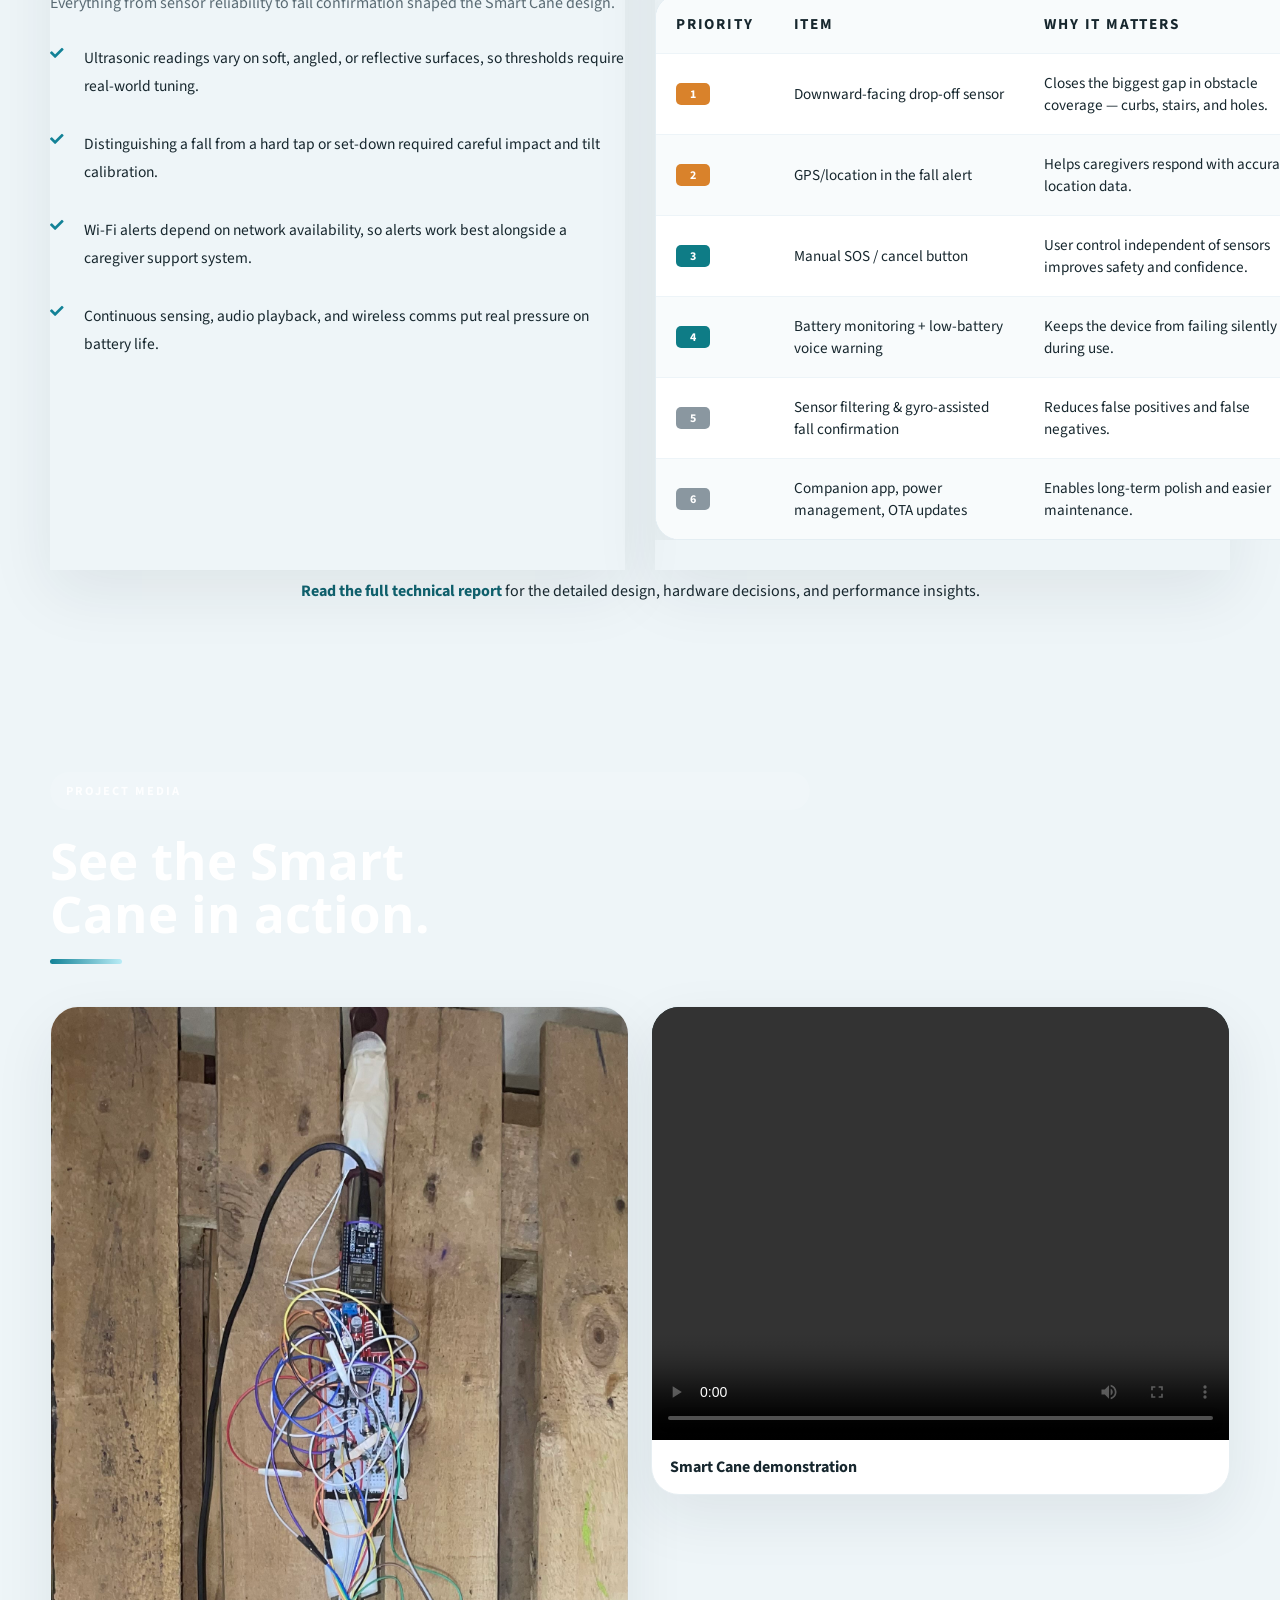
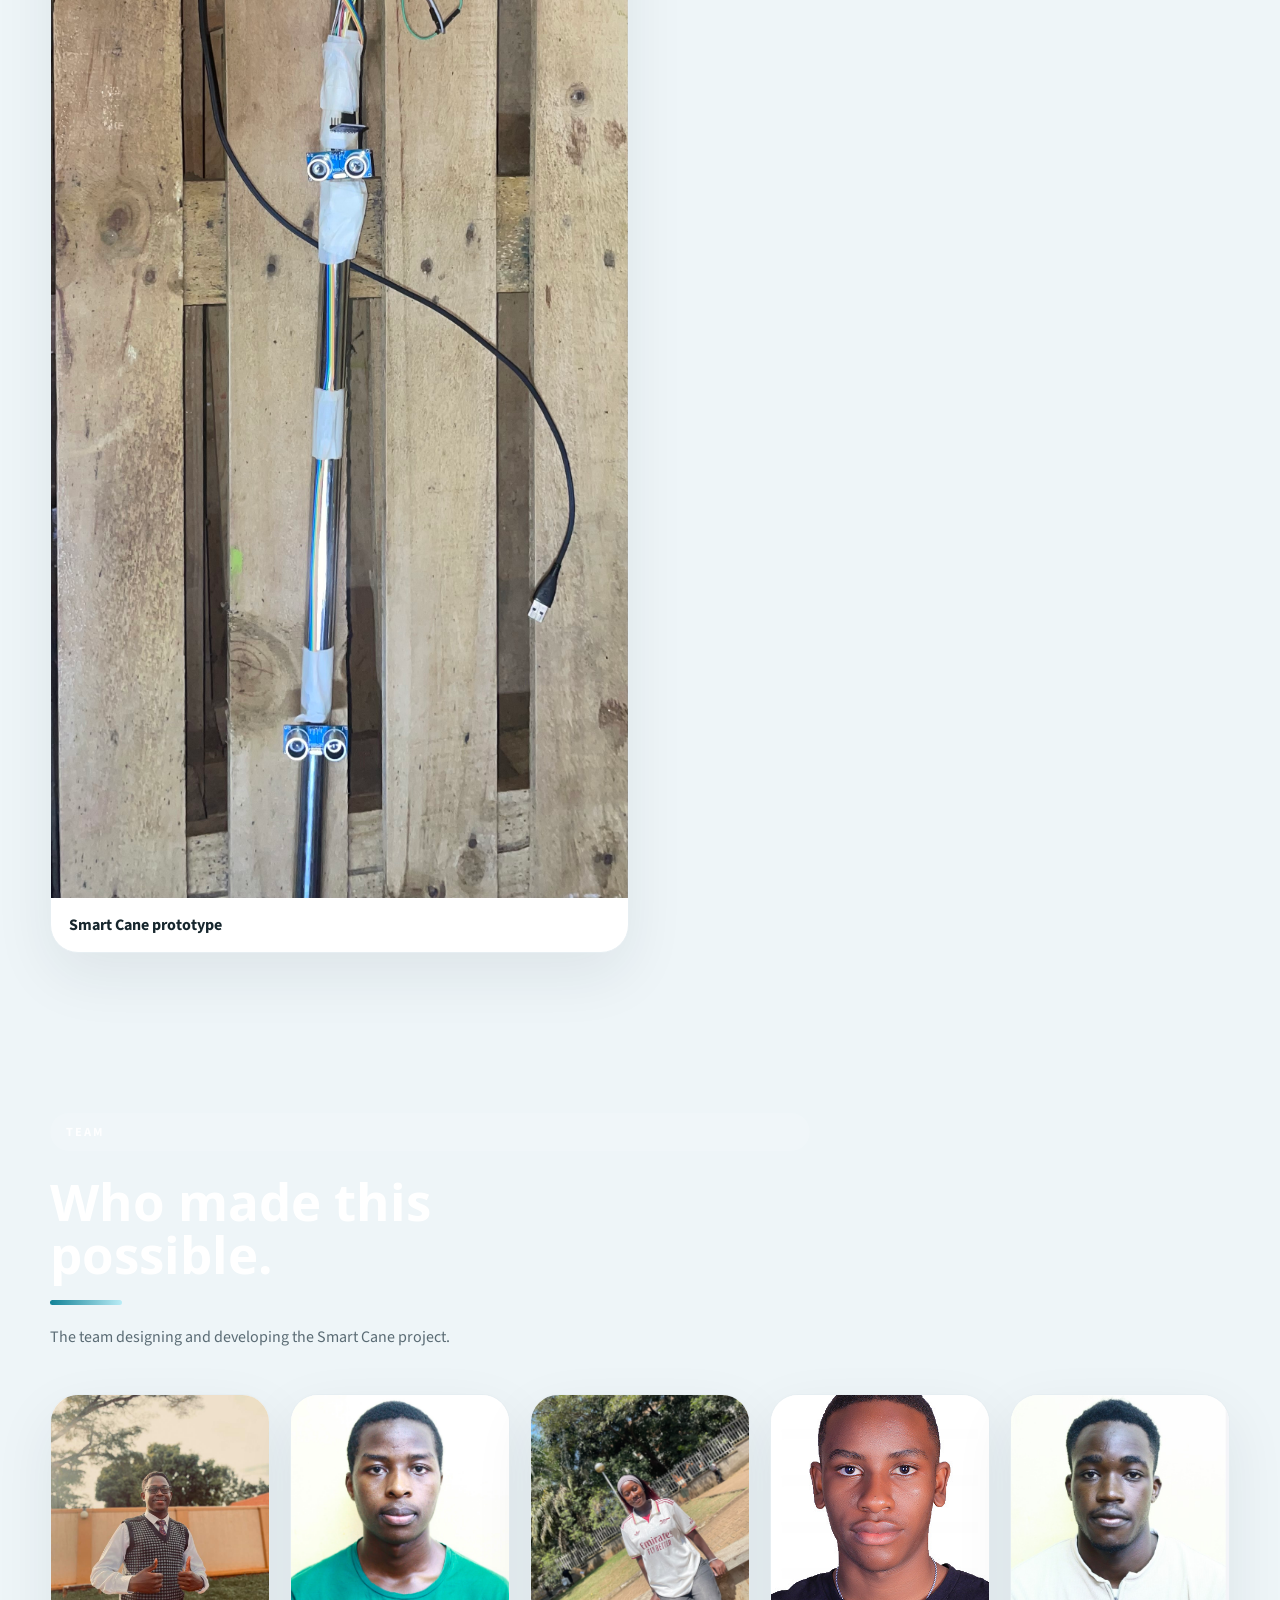
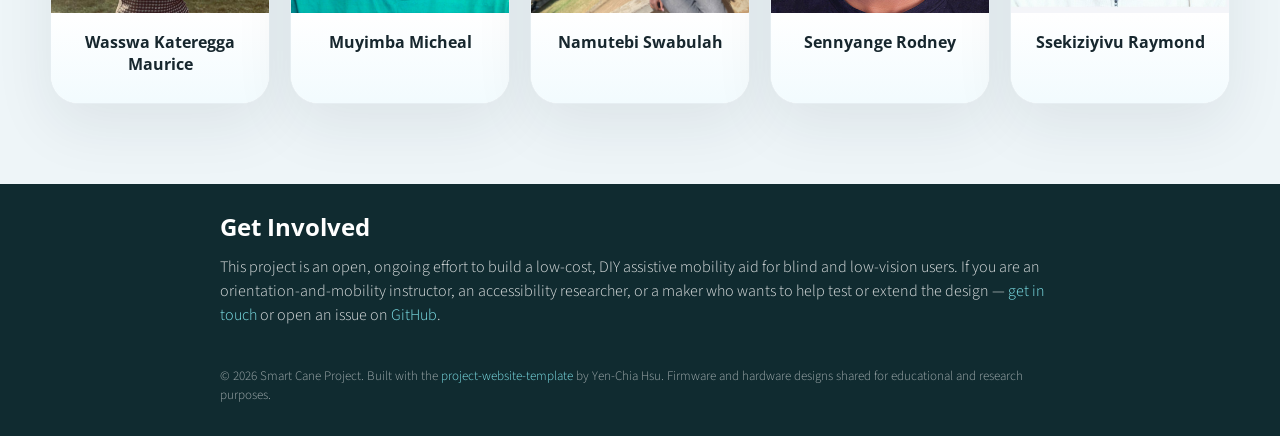
==== commit 4eef9c03: "." ====
--- a/smart-cane-site/index.html
+++ b/smart-cane-site/index.html
@@ -27,198 +27,199 @@
 <body>
   <div class="menu-container"></div>
 
-  <div class="content-container">
-
-    <!-------------------------------------------------------------------------------------------->
-    <!-- Hero -->
-    <div class="banner hero-banner" style="padding: 70px 0 60px 0;">
-      <div class="banner-table flex-column">
-        <div class="flex-row">
-          <div class="flex-item flex-column" style="text-align:center;">
-            <div class="hero-badges">
-              <span class="hero-pill"><i class="fas fa-microchip"></i>&nbsp; ESP32 firmware</span>
-              <span class="hero-pill"><i class="fas fa-code-branch"></i>&nbsp; Open hardware</span>
-              <span class="hero-pill"><i class="fas fa-hand-holding-heart"></i>&nbsp; Assistive technology</span>
-            </div>
-            <h1>Smart Cane</h1>
-            <p class="hero-tagline" style="margin-left:auto; margin-right:auto;">
-              A low-cost walking cane that senses obstacles, guides with sound and vibration, and
-              calls for help automatically if its user falls.
+  <main class="page-shell">
+    <section class="hero hero-banner">
+      <div class="banner-table hero-grid">
+        <div class="hero-copy">
+          <span class="eyebrow hero-eyebrow">Smart Cane</span>
+          <h1>Assistive mobility that listens, feels, and reacts in real time.</h1>
+          <p class="hero-tagline">
+            A premium ESP32-powered smart walking cane with dual-zone obstacle sensing, haptic guidance,
+            spoken alerts, and automatic fall notification for blind and low-vision users.
+          </p>
+
+          <div class="hero-badges">
+            <span class="hero-pill"><i class="fas fa-microchip"></i>&nbsp; ESP32 firmware</span>
+            <span class="hero-pill"><i class="fas fa-code-branch"></i>&nbsp; Open hardware</span>
+            <span class="hero-pill"><i class="fas fa-hand-holding-heart"></i>&nbsp; Assistive technology</span>
+          </div>
+
+          <div class="hero-actions">
+            <a href="#overview" class="custom-button btn-cane-primary">
+              <i class="fas fa-arrow-down"></i>&nbsp; See how it works
+            </a>
+            <a href="technical%20report%20for%20smart%20cane.pdf" target="_blank" rel="noopener noreferrer" class="custom-button btn-cane-outline">
+              <i class="fas fa-file-alt"></i>&nbsp; Technical report
+            </a>
+          </div>
+        </div>
+
+        <aside class="hero-panel">
+          <div class="hero-card">
+            <h3>Designed for real-world confidence</h3>
+            <p>
+              Compact electronics integrate into the shaft so the cane stays balanced, natural to hold, and
+              exceptionally responsive on every step.
             </p>
-            <div class="hero-buttons">
-              <a href="#overview" class="custom-button btn-cane-primary">
-                <i class="fas fa-arrow-down"></i>&nbsp; See how it works
-              </a>
-              <a href="technical%20report%20for%20smart%20cane.pdf" target="_blank" rel="noopener noreferrer" class="custom-button btn-cane-outline">
-                <i class="fas fa-file-alt"></i>&nbsp; Read the technical report
-              </a>
-              <a href="https://github.com/maurice64bit/smartcane" target="_blank" rel="noopener noreferrer" class="custom-button btn-cane-outline">
-                <i class="fab fa-github"></i>&nbsp; View on GitHub
-              </a>
-            </div>
-          </div>
-        </div>
-      </div>
-    </div>
-    <!-- End Hero -->
-    <!-------------------------------------------------------------------------------------------->
-
-    <div class="content">
-      <div class="content-table flex-column">
-
-        <!-------------------------------------------------------------------------------------------->
-        <!-- Overview -->
-        <div class="flex-row">
-          <div class="flex-item flex-column">
-            <span class="eyebrow" id="overview">Overview</span>
-            <h2 class="no-top-margin">A cane that watches the path ahead</h2>
-            <hr>
-            <p class="text">
-              Traditional white canes rely entirely on physical contact and sound reflection to reveal what's
-              nearby. This project augments that experience electronically: two ultrasonic sensors read the
-              space in front of the user at two different heights, a vibration motor and a buzzer translate
-              distance into feel and sound in real time, a small speaker module speaks out warnings as
-              obstacles get closer, and an onboard motion sensor watches for a fall &mdash; automatically
-              sending a Wi-Fi alert to a caregiver if the user goes down and doesn't get back up.
+            <div class="hero-feature-list">
+              <div><strong>Dual ultrasonic sensors</strong> for short and mid-range obstacle detection.</div>
+              <div><strong>Haptic grip</strong> that strengthens feedback as obstacles move closer.</div>
+              <div><strong>Voice and buzzer cues</strong> for situational awareness in noisy places.</div>
+            </div>
+          </div>
+
+          <div class="hero-quickstats">
+            <div class="stat-tile">
+              <span>2</span>
+              <small>Ultrasonic sensors</small>
+            </div>
+            <div class="stat-tile">
+              <span>3</span>
+              <small>Alert zones</small>
+            </div>
+            <div class="stat-tile">
+              <span>1.5s</span>
+              <small>Fall detection window</small>
+            </div>
+          </div>
+        </aside>
+      </div>
+    </section>
+
+    <section id="overview" class="section section-overview">
+      <div class="section-shell">
+        <div class="section-header">
+          <span class="eyebrow">Overview</span>
+          <h2>A cane that watches the path ahead.</h2>
+          <div class="section-divider"></div>
+        </div>
+
+        <div class="section-body overview-grid">
+          <div class="overview-copy">
+            <p>
+              Traditional white canes rely on touch and sound reflection for obstacle awareness. Smart Cane
+              augments that experience electronically with two ultrasonic sensors, adaptive vibration, voice
+              warnings, and automatic fall alerts over Wi-Fi.
             </p>
-            <p class="text">
-              Everything runs on a single ESP32 microcontroller, keeping the design affordable to build,
-              easy to modify, and realistic for student, hobbyist, and NGO-scale production.
+            <p>
+              All intelligence runs on a single ESP32 microcontroller, keeping the design affordable,
+              adaptable, and ideal for student, hobbyist, and NGO-driven assistive technology projects.
             </p>
           </div>
-        </div>
-
-        <div class="stat-strip">
-          <div class="stat-box">
-            <span class="stat-number">2</span>
-            <span class="stat-label">Ultrasonic Sensors</span>
-          </div>
-          <div class="stat-box">
-            <span class="stat-number">3</span>
-            <span class="stat-label">Alert Zones (2m / 1m / 40cm)</span>
-          </div>
-          <div class="stat-box">
-            <span class="stat-number">4</span>
-            <span class="stat-label">Voice Warning Tracks</span>
-          </div>
-          <div class="stat-box">
-            <span class="stat-number">1.5s</span>
-            <span class="stat-label">Fall Confirmation Window</span>
-          </div>
-        </div>
-        <!-- End Overview -->
-        <!-------------------------------------------------------------------------------------------->
-
-        <!-- Cane diagram -->
-        <div class="flex-row">
-          <div class="flex-item flex-column">
-            <h2>What's built into the cane</h2>
-            <hr>
-            <p class="text">
-              Every sensor and output is mounted along the shaft so the electronics stay compact and the
-              cane still feels and balances like a normal mobility cane.
-            </p>
-          </div>
-        </div>
-        <div class="cane-diagram-wrap">
-          <svg viewBox="0 0 640 380" xmlns="http://www.w3.org/2000/svg" role="img" aria-label="Diagram of the smart cane showing the control unit near the handle, the top ultrasonic sensor at chest height, and the bottom ultrasonic sensor and buzzer near the tip.">
-            <!-- shaft -->
-            <path d="M 210 40 C 250 120, 300 220, 330 340" fill="none" stroke="#5b6b6d" stroke-width="9" stroke-linecap="round"/>
-            <!-- handle -->
-            <path d="M 210 40 C 190 20, 160 20, 150 40 C 142 55, 155 68, 175 60" fill="none" stroke="#5b6b6d" stroke-width="9" stroke-linecap="round"/>
-
-            <!-- control unit box near handle -->
-            <rect x="150" y="70" width="18" height="26" rx="4" fill="#0e7c86"/>
-            <line x1="168" y1="82" x2="260" y2="60" stroke="#b7cfd1" stroke-width="2"/>
-            <circle cx="260" cy="60" r="3.5" fill="#0e7c86"/>
-            <text x="270" y="50" font-family="Open Sans, sans-serif" font-size="15" font-weight="700" fill="#1f2a2c">Control unit</text>
-            <text x="270" y="70" font-family="Open Sans, sans-serif" font-size="12.5" fill="#5c6a6c">ESP32, MPU6050, DFPlayer Mini,</text>
-            <text x="270" y="86" font-family="Open Sans, sans-serif" font-size="12.5" fill="#5c6a6c">speaker &amp; battery</text>
-
-            <!-- top ultrasonic -->
-            <circle cx="246" cy="150" r="7" fill="#d9822b"/>
-            <line x1="252" y1="150" x2="330" y2="140" stroke="#b7cfd1" stroke-width="2"/>
-            <circle cx="330" cy="140" r="3.5" fill="#d9822b"/>
-            <text x="340" y="132" font-family="Open Sans, sans-serif" font-size="15" font-weight="700" fill="#1f2a2c">Top ultrasonic sensor</text>
-            <text x="340" y="150" font-family="Open Sans, sans-serif" font-size="12.5" fill="#5c6a6c">Chest / torso height —</text>
-            <text x="340" y="166" font-family="Open Sans, sans-serif" font-size="12.5" fill="#5c6a6c">classifies "tall" obstacles</text>
-
-            <!-- vibration motor on grip -->
-            <circle cx="180" cy="52" r="7" fill="#0e7c86"/>
-            <line x1="174" y1="58" x2="110" y2="110" stroke="#b7cfd1" stroke-width="2"/>
-            <circle cx="110" cy="110" r="3.5" fill="#0e7c86"/>
-            <text x="10" y="100" font-family="Open Sans, sans-serif" font-size="15" font-weight="700" fill="#1f2a2c" text-anchor="start">Haptic motor</text>
-            <text x="10" y="118" font-family="Open Sans, sans-serif" font-size="12.5" fill="#5c6a6c">Grip vibrates faster and</text>
-            <text x="10" y="134" font-family="Open Sans, sans-serif" font-size="12.5" fill="#5c6a6c">stronger as objects get closer</text>
-
-            <!-- bottom ultrasonic + buzzer near tip -->
-            <circle cx="322" cy="300" r="7" fill="#d9822b"/>
-            <line x1="328" y1="298" x2="420" y2="270" stroke="#b7cfd1" stroke-width="2"/>
-            <circle cx="420" cy="270" r="3.5" fill="#d9822b"/>
-            <text x="430" y="255" font-family="Open Sans, sans-serif" font-size="15" font-weight="700" fill="#1f2a2c">Bottom ultrasonic sensor</text>
-            <text x="430" y="273" font-family="Open Sans, sans-serif" font-size="12.5" fill="#5c6a6c">Ground / low-obstacle range,</text>
-            <text x="430" y="289" font-family="Open Sans, sans-serif" font-size="12.5" fill="#5c6a6c">paired with a guidance buzzer</text>
-
-            <!-- tip -->
-            <circle cx="330" cy="340" r="6" fill="#5b6b6d"/>
-          </svg>
-        </div>
-        <!-- End Cane diagram -->
-        <!-------------------------------------------------------------------------------------------->
-
-        <!-- How it works -->
-        <div class="flex-row">
-          <div class="flex-item flex-column">
-            <span class="eyebrow" id="how-it-works">How It Works</span>
-            <h2 class="no-top-margin">Six systems, working together</h2>
-            <hr>
-          </div>
-        </div>
-        <div class="feature-grid">
-          <div class="feature-card">
-            <div class="feature-icon"><i class="fas fa-ruler-combined"></i></div>
-            <h3>Dual-zone obstacle detection</h3>
-            <p>Two ultrasonic sensors mounted at different heights tell a low curb apart from a chest-height
-              obstacle, and scale their response as the user gets closer: 2&nbsp;m, 1&nbsp;m, then 40&nbsp;cm.</p>
-          </div>
-          <div class="feature-card">
-            <div class="feature-icon"><i class="fas fa-wave-square"></i></div>
-            <h3>Adaptive haptic feedback</h3>
-            <p>A vibration motor in the grip pulses faster and stronger the closer an obstacle gets, giving an
-              instant, silent cue before any sound plays.</p>
-          </div>
-          <div class="feature-card">
-            <div class="feature-icon"><i class="fas fa-volume-up"></i></div>
-            <h3>Spoken distance alerts</h3>
-            <p>A DFPlayer Mini speaks short warnings at each distance zone, queued so a new warning never cuts
-              off one that's already playing.</p>
-          </div>
-          <div class="feature-card">
-            <div class="feature-icon"><i class="fas fa-bell"></i></div>
-            <h3>Guidance buzzer</h3>
-            <p>An onboard buzzer reinforces the voice and haptic cues near the tip of the cane, helping steer
-              the user around what's ahead once they've been warned.</p>
-          </div>
-          <div class="feature-card">
-            <div class="feature-icon"><i class="fas fa-exclamation-triangle"></i></div>
-            <h3>Fall detection</h3>
-            <p>An MPU6050 motion sensor watches for a hard impact followed by a sustained change in tilt. If
-              that pattern holds for 1.5 seconds, the cane treats it as a confirmed fall.</p>
-          </div>
-          <div class="feature-card">
-            <div class="feature-icon"><i class="fas fa-wifi"></i></div>
-            <h3>Emergency Wi-Fi alert</h3>
-            <p>Once a fall is confirmed, the cane plays an emergency voice alert and sends a webhook notification
-              over Wi-Fi, retrying automatically until it succeeds.</p>
-          </div>
-        </div>
-
-        <!-- Pipeline -->
-        <div class="flex-row">
-          <div class="flex-item flex-column">
-            <h3 style="margin-top:26px;">A typical walk, step by step</h3>
-          </div>
-        </div>
+
+          <div class="stat-strip highlight-strip">
+            <div class="stat-box">
+              <span class="stat-number">2</span>
+              <span class="stat-label">Ultrasonic Sensors</span>
+            </div>
+            <div class="stat-box">
+              <span class="stat-number">3</span>
+              <span class="stat-label">Alert Zones</span>
+            </div>
+            <div class="stat-box">
+              <span class="stat-number">4</span>
+              <span class="stat-label">Voice Tracks</span>
+            </div>
+            <div class="stat-box">
+              <span class="stat-number">1.5s</span>
+              <span class="stat-label">Fall Confirmation</span>
+            </div>
+          </div>
+        </div>
+      </div>
+    </section>
+
+    <section class="section section-features">
+      <div class="section-shell">
+        <div class="section-header">
+          <span class="eyebrow">What’s inside</span>
+          <h2>Built for dependable obstacle awareness.</h2>
+          <div class="section-divider"></div>
+          <p class="section-description">
+            Every sensor and output is arranged so the cane feels familiar while offering a powerful new layer
+            of guidance and safety.
+          </p>
+        </div>
+
+        <div class="feature-layout">
+          <div class="feature-visual">
+            <div class="cane-diagram-wrap">
+              <svg viewBox="0 0 640 380" xmlns="http://www.w3.org/2000/svg" role="img" aria-label="Diagram of the smart cane showing the control unit near the handle, the top ultrasonic sensor at chest height, and the bottom ultrasonic sensor and buzzer near the tip.">
+                <path d="M 210 40 C 250 120, 300 220, 330 340" fill="none" stroke="#5b6b6d" stroke-width="9" stroke-linecap="round"/>
+                <path d="M 210 40 C 190 20, 160 20, 150 40 C 142 55, 155 68, 175 60" fill="none" stroke="#5b6b6d" stroke-width="9" stroke-linecap="round"/>
+                <rect x="150" y="70" width="18" height="26" rx="4" fill="#0e7c86"/>
+                <line x1="168" y1="82" x2="260" y2="60" stroke="#b7cfd1" stroke-width="2"/>
+                <circle cx="260" cy="60" r="3.5" fill="#0e7c86"/>
+                <text x="270" y="50" font-family="Open Sans, sans-serif" font-size="15" font-weight="700" fill="#1f2a2c">Control unit</text>
+                <text x="270" y="70" font-family="Open Sans, sans-serif" font-size="12.5" fill="#5c6a6c">ESP32, MPU6050, DFPlayer Mini,</text>
+                <text x="270" y="86" font-family="Open Sans, sans-serif" font-size="12.5" fill="#5c6a6c">speaker &amp; battery</text>
+                <circle cx="246" cy="150" r="7" fill="#d9822b"/>
+                <line x1="252" y1="150" x2="330" y2="140" stroke="#b7cfd1" stroke-width="2"/>
+                <circle cx="330" cy="140" r="3.5" fill="#d9822b"/>
+                <text x="340" y="132" font-family="Open Sans, sans-serif" font-size="15" font-weight="700" fill="#1f2a2c">Top ultrasonic sensor</text>
+                <text x="340" y="150" font-family="Open Sans, sans-serif" font-size="12.5" fill="#5c6a6c">Chest / torso height —</text>
+                <text x="340" y="166" font-family="Open Sans, sans-serif" font-size="12.5" fill="#5c6a6c">classifies "tall" obstacles</text>
+                <circle cx="180" cy="52" r="7" fill="#0e7c86"/>
+                <line x1="174" y1="58" x2="110" y2="110" stroke="#b7cfd1" stroke-width="2"/>
+                <circle cx="110" cy="110" r="3.5" fill="#0e7c86"/>
+                <text x="10" y="100" font-family="Open Sans, sans-serif" font-size="15" font-weight="700" fill="#1f2a2c" text-anchor="start">Haptic motor</text>
+                <text x="10" y="118" font-family="Open Sans, sans-serif" font-size="12.5" fill="#5c6a6c">Grip vibrates faster and</text>
+                <text x="10" y="134" font-family="Open Sans, sans-serif" font-size="12.5" fill="#5c6a6c">stronger as objects get closer</text>
+                <circle cx="322" cy="300" r="7" fill="#d9822b"/>
+                <line x1="328" y1="298" x2="420" y2="270" stroke="#b7cfd1" stroke-width="2"/>
+                <circle cx="420" cy="270" r="3.5" fill="#d9822b"/>
+                <text x="430" y="255" font-family="Open Sans, sans-serif" font-size="15" font-weight="700" fill="#1f2a2c">Bottom ultrasonic sensor</text>
+                <text x="430" y="273" font-family="Open Sans, sans-serif" font-size="12.5" fill="#5c6a6c">Ground / low-obstacle range,</text>
+                <text x="430" y="289" font-family="Open Sans, sans-serif" font-size="12.5" fill="#5c6a6c">paired with a guidance buzzer</text>
+                <circle cx="330" cy="340" r="6" fill="#5b6b6d"/>
+              </svg>
+            </div>
+          </div>
+
+          <div class="feature-grid">
+            <div class="feature-card">
+              <div class="feature-icon"><i class="fas fa-ruler-combined"></i></div>
+              <h3>Dual-zone obstacle detection</h3>
+              <p>Two ultrasonic sensors at different heights distinguish low curbs from chest-height obstacles and scale feedback across three distance zones.</p>
+            </div>
+            <div class="feature-card">
+              <div class="feature-icon"><i class="fas fa-wave-square"></i></div>
+              <h3>Adaptive haptic feedback</h3>
+              <p>The grip pulses faster and stronger as obstacles approach, giving an intuitive, silent cue before sound engages.</p>
+            </div>
+            <div class="feature-card">
+              <div class="feature-icon"><i class="fas fa-volume-up"></i></div>
+              <h3>Spoken distance alerts</h3>
+              <p>A DFPlayer Mini issues brief, clear warnings without cutting off existing voice prompts.</p>
+            </div>
+            <div class="feature-card">
+              <div class="feature-icon"><i class="fas fa-bell"></i></div>
+              <h3>Guidance buzzer</h3>
+              <p>A buzzer near the cane tip reinforces voice and haptic cues, helping users steer around obstacles once they are detected.</p>
+            </div>
+            <div class="feature-card">
+              <div class="feature-icon"><i class="fas fa-exclamation-triangle"></i></div>
+              <h3>Fall detection</h3>
+              <p>An MPU6050 motion sensor confirms a fall using impact and tilt thresholds over a short hold window.</p>
+            </div>
+            <div class="feature-card">
+              <div class="feature-icon"><i class="fas fa-wifi"></i></div>
+              <h3>Emergency Wi-Fi alert</h3>
+              <p>When a fall is confirmed, the cane alerts nearby caregivers over Wi-Fi and retries automatically until it succeeds.</p>
+            </div>
+          </div>
+        </div>
+      </div>
+    </section>
+
+    <section class="section section-process">
+      <div class="section-shell">
+        <div class="section-header">
+          <span class="eyebrow">How it works</span>
+          <h2>Six systems, working together.</h2>
+          <div class="section-divider"></div>
+        </div>
+
         <div class="pipeline">
           <div class="pipeline-step">
             <div class="step-index">1</div>
@@ -245,35 +246,22 @@
             <div class="step-label">On a confirmed fall: alarm + Wi-Fi alert</div>
           </div>
         </div>
-        <!-- End How it works -->
-        <!-------------------------------------------------------------------------------------------->
-
-      </div>
-    </div>
-
-    <!-- Hardware banner -->
-    <div class="banner" style="background-color:#f7fafa; border-top:1px solid #e2eeee; border-bottom:1px solid #e2eeee;">
-      <div class="banner-table flex-column">
-        <div class="flex-row">
-          <div class="flex-item flex-column">
-            <span class="eyebrow" id="hardware">Hardware</span>
-            <h2 class="add-top-margin-small">Bill of materials</h2>
-            <p class="text">
-              Six main components, all off-the-shelf and commonly available, connected to a single ESP32
-              development board.
-            </p>
-          </div>
-        </div>
-      </div>
-    </div>
-
-    <div class="content">
-      <div class="content-table flex-column">
+      </div>
+    </section>
+
+    <section id="hardware" class="section section-hardware">
+      <div class="section-shell">
+        <div class="section-header">
+          <span class="eyebrow">Hardware</span>
+          <h2>Bill of materials</h2>
+          <div class="section-divider"></div>
+          <p class="section-description">Six off-the-shelf components connect to a single ESP32 board to keep the design compact and affordable.</p>
+        </div>
 
         <div class="custom-table-container center add-top-margin-small add-bottom-margin-large">
-          <table class="custom-table">
+          <table class="custom-table modern-table">
             <thead>
-              <tr class="bg-color-gray">
+              <tr>
                 <th>Component</th>
                 <th>Connection</th>
                 <th>Role</th>
@@ -285,7 +273,7 @@
                 <td class="text-center">TRIG 12 / ECHO 13</td>
                 <td>Ground-level and low-obstacle range</td>
               </tr>
-              <tr class="bg-color-light-gray">
+              <tr>
                 <td>Ultrasonic sensor (top)</td>
                 <td class="text-center">TRIG 14 / ECHO 27</td>
                 <td>Chest / head-height range</td>
@@ -295,7 +283,7 @@
                 <td class="text-center">GPIO 18 (PWM)</td>
                 <td>Distance feedback in the grip</td>
               </tr>
-              <tr class="bg-color-light-gray">
+              <tr>
                 <td>Guidance buzzer</td>
                 <td class="text-center">Near cane tip</td>
                 <td>Audible steering cue near obstacles</td>
@@ -305,7 +293,7 @@
                 <td class="text-center">RX 16 / TX 17 / BUSY 19</td>
                 <td>Spoken distance and emergency warnings</td>
               </tr>
-              <tr class="bg-color-light-gray">
+              <tr>
                 <td>MPU6050 (accelerometer + gyro)</td>
                 <td class="text-center">I2C</td>
                 <td>Fall detection</td>
@@ -319,155 +307,109 @@
           </table>
         </div>
 
-        <!-------------------------------------------------------------------------------------------->
-        <!-- Challenges -->
-        <div class="flex-row">
-          <div class="flex-item flex-column">
-            <span class="eyebrow" id="challenges">Behind the Build</span>
-            <h2 class="no-top-margin">Challenges we ran into</h2>
-            <hr>
-            <p class="text">
-              Building a wearable assistive device surfaces problems that don't show up until you're testing
-              on a real sidewalk. A few that shaped this project:
-            </p>
-          </div>
-        </div>
-        <div class="flex-row">
-          <div class="flex-item flex-item-stretch flex-column">
-            <ul class="check-list gap-list">
-              <li>Ultrasonic sensors are inconsistent against soft, angled, or reflective surfaces like
-                fabric and glass, so distance thresholds needed real-world tuning, not just bench testing.</li>
-              <li>Telling a genuine fall apart from setting the cane down hard or tapping the tip on a curb
-                took careful calibration of the impact and tilt thresholds.</li>
-              <li>Wi-Fi-based emergency alerts only work when the user is in range of a known network,
-                which doesn't hold once they're out and about.</li>
-              <li>Running two ultrasonic sensors, a motion sensor, an audio module, and Wi-Fi continuously
-                puts real pressure on battery life.</li>
+        <div class="section-content-grid">
+          <div>
+            <span class="eyebrow">Behind the build</span>
+            <h3>Real challenges, practical solutions.</h3>
+            <p class="section-description">Everything from sensor reliability to fall confirmation shaped the Smart Cane design.</p>
+            <ul class="check-list gap-list modern-check-list">
+              <li>Ultrasonic readings vary on soft, angled, or reflective surfaces, so thresholds require real-world tuning.</li>
+              <li>Distinguishing a fall from a hard tap or set-down required careful impact and tilt calibration.</li>
+              <li>Wi-Fi alerts depend on network availability, so alerts work best alongside a caregiver support system.</li>
+              <li>Continuous sensing, audio playback, and wireless comms put real pressure on battery life.</li>
             </ul>
           </div>
-          <div class="flex-item flex-item-stretch flex-column">
-            <ul class="check-list gap-list">
-              <li>Housing exposed sensors and a microSD-based audio module so they survive being tapped on
-                pavement and used outdoors is a mechanical challenge as much as an electronics one.</li>
-              <li>Timing voice, haptic, and buzzer feedback so nothing overlaps or lags behind a person
-                walking at a normal pace required balancing sensor polling against audio playback time.</li>
-              <li>Getting stable serial communication with the DFPlayer Mini is a common early hurdle &mdash;
-                power and wiring details matter more than they first appear to.</li>
-              <li>None of this replaces testing with actual blind or low-vision users and orientation-and-
-                mobility instructors, which remains the most valuable feedback loop.</li>
-            </ul>
-          </div>
-        </div>
-        <!-- End Challenges -->
-        <!-------------------------------------------------------------------------------------------->
-
-        <!-- Roadmap -->
-        <div class="flex-row">
-          <div class="flex-item flex-column">
-            <span class="eyebrow" id="roadmap">What's Next</span>
-            <h2 class="no-top-margin">Roadmap</h2>
-            <hr>
-            <p class="text">
-              Rough priority order for where the project goes from here.
-            </p>
-          </div>
-        </div>
-        <div class="custom-table-container center add-top-margin-small add-bottom-margin-large">
-          <table class="custom-table">
-            <thead>
-              <tr class="bg-color-gray">
-                <th class="text-center">Priority</th>
-                <th>Item</th>
-                <th>Why it matters</th>
-              </tr>
-            </thead>
-            <tbody>
-              <tr>
-                <td class="text-center"><span class="priority-badge badge-warn">1</span></td>
-                <td>Downward-facing drop-off sensor</td>
-                <td>Closes the biggest gap in obstacle coverage — curbs, stairs, and holes</td>
-              </tr>
-              <tr class="bg-color-light-gray">
-                <td class="text-center"><span class="priority-badge badge-warn">2</span></td>
-                <td>GPS/location in the fall alert</td>
-                <td>A fall alert without a location is far less actionable for a caregiver</td>
-              </tr>
-              <tr>
-                <td class="text-center"><span class="priority-badge">3</span></td>
-                <td>Manual SOS / cancel button</td>
-                <td>Gives the user direct control, independent of sensor accuracy</td>
-              </tr>
-              <tr class="bg-color-light-gray">
-                <td class="text-center"><span class="priority-badge">4</span></td>
-                <td>Battery monitoring + low-battery voice warning</td>
-                <td>Prevents a safety device from failing silently mid-use</td>
-              </tr>
-              <tr>
-                <td class="text-center"><span class="priority-badge badge-later">5</span></td>
-                <td>Sensor filtering &amp; gyro-assisted fall confirmation</td>
-                <td>Fewer false positives and false negatives in both subsystems</td>
-              </tr>
-              <tr class="bg-color-light-gray">
-                <td class="text-center"><span class="priority-badge badge-later">6</span></td>
-                <td>Companion app, power management, OTA updates</td>
-                <td>Long-term polish and maintainability</td>
-              </tr>
-            </tbody>
-          </table>
-        </div>
-        <p class="text text-center add-bottom-margin-large">
-          <a class="highlight-text" href="technical%20report%20for%20smart%20cane.pdf" target="_blank" rel="noopener noreferrer">Read the full technical
-            report</a> for the detailed write-up, including security notes and firmware-level findings.
+
+          <div>
+            <span class="eyebrow">Roadmap</span>
+            <h3>Next priorities for polish and reliability.</h3>
+            <div class="custom-table-container center add-top-margin-small add-bottom-margin-large">
+              <table class="custom-table modern-table roadmap-table">
+                <thead>
+                  <tr>
+                    <th class="text-center">Priority</th>
+                    <th>Item</th>
+                    <th>Why it matters</th>
+                  </tr>
+                </thead>
+                <tbody>
+                  <tr>
+                    <td class="text-center"><span class="priority-badge badge-warn">1</span></td>
+                    <td>Downward-facing drop-off sensor</td>
+                    <td>Closes the biggest gap in obstacle coverage — curbs, stairs, and holes.</td>
+                  </tr>
+                  <tr>
+                    <td class="text-center"><span class="priority-badge badge-warn">2</span></td>
+                    <td>GPS/location in the fall alert</td>
+                    <td>Helps caregivers respond with accurate location data.</td>
+                  </tr>
+                  <tr>
+                    <td class="text-center"><span class="priority-badge">3</span></td>
+                    <td>Manual SOS / cancel button</td>
+                    <td>User control independent of sensors improves safety and confidence.</td>
+                  </tr>
+                  <tr>
+                    <td class="text-center"><span class="priority-badge">4</span></td>
+                    <td>Battery monitoring + low-battery voice warning</td>
+                    <td>Keeps the device from failing silently during use.</td>
+                  </tr>
+                  <tr>
+                    <td class="text-center"><span class="priority-badge badge-later">5</span></td>
+                    <td>Sensor filtering &amp; gyro-assisted fall confirmation</td>
+                    <td>Reduces false positives and false negatives.</td>
+                  </tr>
+                  <tr>
+                    <td class="text-center"><span class="priority-badge badge-later">6</span></td>
+                    <td>Companion app, power management, OTA updates</td>
+                    <td>Enables long-term polish and easier maintenance.</td>
+                  </tr>
+                </tbody>
+              </table>
+            </div>
+          </div>
+        </div>
+
+        <p class="text text-center">
+          <a class="highlight-text" href="technical%20report%20for%20smart%20cane.pdf" target="_blank" rel="noopener noreferrer">Read the full technical report</a> for the detailed design, hardware decisions, and performance insights.
         </p>
-        <!-- End Roadmap -->
-        <!-------------------------------------------------------------------------------------------->
-
-        <!-------------------------------------------------------------------------------------------->
-        <!-- Project media -->
-        <div class="flex-row" id="media">
-          <div class="flex-item flex-column">
-            <span class="eyebrow">Project media</span>
-            <h2 class="no-top-margin">See the Smart Cane</h2>
-            <hr>
-            <div class="project-media">
-              <figure class="project-media-card cane-photo-card">
-                <img src="smart%20cane.jpeg" alt="Smart Cane prototype" loading="lazy">
-                <figcaption>Smart Cane prototype</figcaption>
-              </figure>
-              <figure class="project-media-card">
-                <video controls preload="metadata" aria-label="Smart Cane demonstration video">
-                  <source src="smart%20cane%20vid.mov" type="video/quicktime">
-                  Your browser does not support embedded video. <a href="smart%20cane%20vid.mov">Download the Smart Cane demonstration video</a>.
-                </video>
-                <figcaption>Smart Cane demonstration</figcaption>
-              </figure>
-            </div>
-          </div>
-        </div>
-        <!-- End Project media -->
-        <!-------------------------------------------------------------------------------------------->
-
-      </div>
-    </div>
-
-    <!-- Team banner -->
-    <div class="banner premium-team-banner">
-      <div class="banner-table flex-column">
-        <div class="flex-row">
-          <div class="flex-item flex-column">
-            <span class="eyebrow" id="team">Team</span>
-            <h2 class="add-top-margin-small premium-team-title">Who's behind this</h2>
-            <p class="text premium-team-text">
-              The team designing and developing the Smart Cane project.
-            </p>
-          </div>
-        </div>
-      </div>
-    </div>
-
-    <div class="content">
-      <div class="content-table flex-column">
-        <div class="team-grid add-top-margin-small add-bottom-margin-large">
+      </div>
+    </section>
+
+    <section id="media" class="section section-media">
+      <div class="section-shell">
+        <div class="section-header">
+          <span class="eyebrow">Project media</span>
+          <h2>See the Smart Cane in action.</h2>
+          <div class="section-divider"></div>
+        </div>
+
+        <div class="project-media">
+          <figure class="project-media-card cane-photo-card">
+            <img src="smart%20cane.jpeg" alt="Smart Cane prototype" loading="lazy">
+            <figcaption>Smart Cane prototype</figcaption>
+          </figure>
+          <figure class="project-media-card">
+            <video controls preload="metadata" aria-label="Smart Cane demonstration video">
+              <source src="smart%20cane%20vid.mov" type="video/quicktime">
+              Your browser does not support embedded video.
+              <a href="smart%20cane%20vid.mov">Download the video</a>.
+            </video>
+            <figcaption>Smart Cane demonstration</figcaption>
+          </figure>
+        </div>
+      </div>
+    </section>
+
+    <section id="team" class="section section-team">
+      <div class="section-shell">
+        <div class="section-header">
+          <span class="eyebrow">Team</span>
+          <h2>Who made this possible.</h2>
+          <div class="section-divider"></div>
+          <p class="section-description">The team designing and developing the Smart Cane project.</p>
+        </div>
+
+        <div class="team-grid">
           <article class="team-card">
             <img src="Wasswa%20Kateregga%20Maurice.jpeg" alt="Wasswa Kateregga Maurice" loading="lazy">
             <h3>Wasswa Kateregga Maurice</h3>
@@ -490,9 +432,8 @@
           </article>
         </div>
       </div>
-    </div>
-
-  </div>
+    </section>
+  </main>
 
   <div class="footer-container"></div>
 </body>
--- a/smart-cane-site/css/custom.css
+++ b/smart-cane-site/css/custom.css
@@ -461,3 +461,643 @@
   margin-right: 8px;
   color: var(--cane-accent);
 }
+
+:root {
+  --bg: #eef5f8;
+  --surface: #ffffff;
+  --surface-soft: #f7fbfd;
+  --surface-strong: #e8f3f7;
+  --accent: #128297;
+  --accent-soft: #b9ecf6;
+  --accent-strong: #0f5f6b;
+  --warn: #e07b31;
+  --text: #17272e;
+  --muted: #5a6b74;
+  --border: #d8e5ec;
+  --shadow: rgba(28, 39, 47, 0.08);
+}
+
+body {
+  background: radial-gradient(circle at top left, rgba(18, 130, 151, 0.16), transparent 26%), #eef5f8;
+  color: var(--text);
+  font-family: 'Inter', 'Source Sans Pro', sans-serif;
+}
+
+.page-shell {
+  position: relative;
+  z-index: 1;
+}
+
+.hero-banner {
+  padding: 88px 24px 88px;
+  background: radial-gradient(circle at top left, rgba(27, 153, 180, 0.24), transparent 28%),
+    linear-gradient(135deg, #0f363d 0%, #116a7a 46%, #1596a9 100%);
+  color: #ffffff;
+  overflow: hidden;
+}
+
+.hero-banner::before {
+  content: "";
+  position: absolute;
+  inset: 0;
+  background-image: radial-gradient(circle at 20% 20%, rgba(255, 255, 255, 0.14), transparent 20%),
+    radial-gradient(circle at 80% 80%, rgba(255, 255, 255, 0.08), transparent 24%);
+  pointer-events: none;
+}
+
+.hero-grid {
+  display: grid;
+  grid-template-columns: minmax(0, 1.08fr) minmax(280px, 0.92fr);
+  gap: 32px;
+  align-items: stretch;
+  max-width: 1180px;
+  margin: 0 auto;
+}
+
+.hero-copy {
+  position: relative;
+  z-index: 1;
+  display: flex;
+  flex-direction: column;
+  justify-content: center;
+  gap: 26px;
+  max-width: 680px;
+}
+
+.hero-eyebrow,
+.section .eyebrow {
+  display: inline-flex;
+  align-items: center;
+  letter-spacing: 0.16em;
+  text-transform: uppercase;
+  font-size: 0.78rem;
+  font-weight: 700;
+  color: rgba(255, 255, 255, 0.88);
+  background: rgba(255, 255, 255, 0.1);
+  padding: 10px 16px;
+  border-radius: 999px;
+}
+
+.hero-banner h1,
+.section-title h2,
+.section-header h2 {
+  margin: 0;
+  color: #ffffff;
+  font-size: clamp(2.4rem, 4vw, 4.2rem);
+  line-height: 1.05;
+  max-width: 14ch;
+}
+
+.hero-tagline {
+  font-size: 1.05rem;
+  max-width: 700px;
+  color: rgba(255, 255, 255, 0.93);
+  line-height: 1.8;
+}
+
+.hero-badges {
+  display: inline-flex;
+  flex-wrap: wrap;
+  gap: 12px;
+}
+
+.hero-pill {
+  display: inline-flex;
+  align-items: center;
+  gap: 8px;
+  padding: 11px 16px;
+  border-radius: 999px;
+  background: rgba(255, 255, 255, 0.12);
+  border: 1px solid rgba(255, 255, 255, 0.18);
+  font-size: 0.92rem;
+}
+
+.hero-actions {
+  display: flex;
+  flex-wrap: wrap;
+  gap: 16px;
+}
+
+.hero-panel {
+  display: grid;
+  gap: 24px;
+  align-content: start;
+}
+
+.hero-card,
+.stat-strip.highlight-strip,
+.feature-card,
+.project-media-card,
+.team-card,
+.custom-table-container .custom-table,
+.section-content-grid > div,
+.site-footer {
+  box-shadow: 0 22px 60px var(--shadow);
+}
+
+.hero-card {
+  min-height: 280px;
+  padding: 30px;
+  border-radius: 32px;
+  background: rgba(255, 255, 255, 0.08);
+  border: 1px solid rgba(255, 255, 255, 0.16);
+  backdrop-filter: blur(12px);
+}
+
+.hero-card h3 {
+  margin: 0 0 16px 0;
+  font-size: 1.25rem;
+  color: #eef8fb;
+}
+
+.hero-card p {
+  margin: 0 0 22px 0;
+  color: rgba(255, 255, 255, 0.8);
+  line-height: 1.75;
+}
+
+.hero-feature-list {
+  display: grid;
+  gap: 16px;
+}
+
+.hero-feature-list div {
+  color: rgba(255, 255, 255, 0.88);
+  font-weight: 500;
+  line-height: 1.7;
+}
+
+.hero-feature-list strong {
+  color: #ffffff;
+}
+
+.hero-quickstats {
+  display: grid;
+  gap: 16px;
+}
+
+.stat-tile {
+  display: grid;
+  gap: 8px;
+  padding: 20px 22px;
+  border-radius: 24px;
+  background: rgba(255, 255, 255, 0.12);
+  border: 1px solid rgba(255, 255, 255, 0.16);
+}
+
+.stat-tile span {
+  font-size: 2.2rem;
+  font-weight: 700;
+  color: #ffffff;
+}
+
+.stat-tile small {
+  color: rgba(255, 255, 255, 0.8);
+  text-transform: uppercase;
+  letter-spacing: 0.08em;
+}
+
+.section {
+  padding: 80px 24px;
+}
+
+.section-shell {
+  max-width: 1180px;
+  margin: 0 auto;
+}
+
+.section-header {
+  display: grid;
+  gap: 18px;
+  max-width: 760px;
+  margin-bottom: 42px;
+}
+
+.section-header p,
+.section-description {
+  margin: 0;
+  color: var(--muted);
+  line-height: 1.8;
+}
+
+.section-divider {
+  width: 72px;
+  height: 5px;
+  border-radius: 999px;
+  background: linear-gradient(90deg, var(--accent), var(--accent-soft));
+}
+
+.overview-grid {
+  display: grid;
+  grid-template-columns: 1.2fr 0.8fr;
+  gap: 32px;
+  align-items: start;
+}
+
+.overview-copy p {
+  font-size: 1rem;
+  line-height: 1.85;
+  color: var(--text);
+}
+
+.stat-strip.highlight-strip {
+  display: grid;
+  grid-template-columns: repeat(2, minmax(0, 1fr));
+  gap: 18px;
+  padding: 24px;
+  border-radius: 24px;
+  background: var(--surface);
+}
+
+.feature-layout {
+  display: grid;
+  grid-template-columns: minmax(0, 0.95fr) minmax(320px, 1fr);
+  gap: 32px;
+  align-items: start;
+}
+
+.feature-visual {
+  position: relative;
+  display: flex;
+  justify-content: center;
+}
+
+.feature-visual .cane-diagram-wrap {
+  width: 100%;
+  max-width: 640px;
+  border-radius: 30px;
+  overflow: hidden;
+  background: rgba(255, 255, 255, 0.84);
+  padding: 24px;
+  border: 1px solid rgba(31, 42, 44, 0.08);
+}
+
+.feature-grid {
+  display: grid;
+  grid-template-columns: repeat(1, minmax(0, 1fr));
+  gap: 20px;
+}
+
+@media (min-width: 900px) {
+  .feature-grid {
+    grid-template-columns: repeat(2, minmax(0, 1fr));
+  }
+}
+
+.feature-card {
+  background: var(--surface);
+  border: 1px solid #e1edf2;
+  border-radius: 24px;
+  padding: 26px;
+  transition: transform 0.25s ease, box-shadow 0.25s ease, border-color 0.25s ease;
+}
+
+.feature-card:hover {
+  transform: translateY(-6px);
+  border-color: rgba(18, 130, 151, 0.16);
+  box-shadow: 0 24px 52px rgba(19, 34, 47, 0.08);
+}
+
+.feature-icon {
+  width: 48px;
+  height: 48px;
+  border-radius: 16px;
+  background: rgba(18, 130, 151, 0.12);
+  color: var(--accent-strong);
+  display: grid;
+  place-items: center;
+  font-size: 20px;
+  margin-bottom: 18px;
+}
+
+.feature-card h3 {
+  margin: 0 0 12px 0;
+  font-size: 1.05rem;
+  color: var(--text);
+}
+
+.feature-card p {
+  margin: 0;
+  color: var(--muted);
+  line-height: 1.75;
+}
+
+.pipeline {
+  display: grid;
+  grid-template-columns: repeat(5, minmax(180px, 1fr));
+  gap: 18px;
+  align-items: stretch;
+}
+
+.pipeline-step {
+  display: grid;
+  gap: 12px;
+  padding: 24px;
+  border-radius: 24px;
+  background: var(--surface);
+  border: 1px solid #e3edf2;
+}
+
+.step-index {
+  width: 34px;
+  height: 34px;
+  border-radius: 50%;
+  background: var(--accent);
+  color: #fff;
+  display: grid;
+  place-items: center;
+  font-weight: 700;
+}
+
+.step-label {
+  color: var(--text);
+  font-size: 0.96rem;
+  line-height: 1.6;
+}
+
+.pipeline-arrow {
+  display: none;
+}
+
+@media (min-width: 1100px) {
+  .pipeline {
+    grid-template-columns: repeat(9, minmax(160px, 1fr));
+  }
+  .pipeline-step {
+    grid-column: span 1;
+  }
+  .pipeline-arrow {
+    display: flex;
+    align-items: center;
+    justify-content: center;
+    color: #a9c7d2;
+    font-size: 1.35rem;
+  }
+}
+
+.custom-table-container {
+  overflow-x: auto;
+}
+
+.custom-table {
+  width: 100%;
+  min-width: 680px;
+  border-collapse: collapse;
+  background: var(--surface);
+  border-radius: 24px;
+  overflow: hidden;
+  border: 1px solid #e4eef3;
+}
+
+.custom-table th,
+.custom-table td {
+  padding: 18px 20px;
+  border-bottom: 1px solid #edf4f8;
+  text-align: left;
+  font-size: 0.95rem;
+}
+
+.custom-table th {
+  background: #f8fbfc;
+  color: var(--text);
+  text-transform: uppercase;
+  letter-spacing: 0.12em;
+  font-weight: 700;
+}
+
+.custom-table tbody tr:last-child td {
+  border-bottom: none;
+}
+
+.custom-table tbody tr:nth-child(even) {
+  background: #f8fbfc;
+}
+
+.custom-table tbody tr:hover {
+  background: #eef7fb;
+}
+
+.section-content-grid {
+  display: grid;
+  grid-template-columns: repeat(2, minmax(0, 1fr));
+  gap: 30px;
+  margin-top: 40px;
+}
+
+.modern-check-list {
+  padding-left: 0;
+  margin-top: 22px;
+}
+
+.modern-check-list li {
+  position: relative;
+  padding-left: 34px;
+  margin-bottom: 18px;
+  color: var(--text);
+  line-height: 1.8;
+  font-size: 0.97rem;
+}
+
+.modern-check-list li::before {
+  content: "\f00c";
+  font-family: "Font Awesome 5 Free";
+  font-weight: 900;
+  position: absolute;
+  left: 0;
+  top: 2px;
+  color: var(--accent);
+  font-size: 0.85rem;
+}
+
+.project-media {
+  display: grid;
+  grid-template-columns: repeat(2, minmax(0, 1fr));
+  gap: 22px;
+}
+
+.project-media-card,
+.team-card {
+  background: var(--surface);
+  border: 1px solid #e6eef2;
+  border-radius: 28px;
+  overflow: hidden;
+  transition: transform 0.24s ease, box-shadow 0.24s ease;
+}
+
+.project-media-card:hover,
+.team-card:hover {
+  transform: translateY(-6px);
+  box-shadow: 0 26px 56px rgba(28, 39, 47, 0.08);
+}
+
+.project-media-card img,
+.project-media-card video {
+  display: block;
+  width: 100%;
+  min-height: 320px;
+  background: #0f2e34;
+}
+
+.project-media-card img {
+  object-fit: cover;
+}
+
+.project-media-card figcaption {
+  padding: 16px 18px;
+  color: var(--text);
+  font-weight: 700;
+}
+
+.team-grid {
+  display: grid;
+  grid-template-columns: repeat(5, minmax(0, 1fr));
+  gap: 20px;
+}
+
+.team-card img {
+  width: 100%;
+  aspect-ratio: 1 / 1;
+  object-fit: cover;
+  object-position: center;
+}
+
+.team-card h3 {
+  margin: 0;
+  padding: 18px 16px 20px;
+  font-size: 1rem;
+  color: var(--text);
+  line-height: 1.4;
+  text-align: center;
+  background: linear-gradient(180deg, #ffffff 0%, #f2fbfe 100%);
+}
+
+@media (max-width: 1100px) {
+  .hero-grid,
+  .overview-grid,
+  .feature-layout,
+  .section-content-grid,
+  .project-media,
+  .team-grid {
+    grid-template-columns: 1fr;
+  }
+
+  .pipeline {
+    grid-template-columns: 1fr;
+  }
+
+  .pipeline-arrow {
+    display: none;
+  }
+}
+
+@media (max-width: 760px) {
+  .hero-banner {
+    padding: 60px 18px 60px;
+  }
+
+  .hero-card,
+  .stat-strip.highlight-strip {
+    padding: 22px;
+  }
+
+  .custom-table {
+    min-width: 100%;
+  }
+}
+
+.menu-container {
+  position: sticky;
+  top: 0;
+  z-index: 999;
+  background: rgba(255, 255, 255, 0.94);
+  backdrop-filter: blur(18px);
+  box-shadow: 0 16px 40px rgba(18, 40, 53, 0.08);
+}
+
+.menu .menu-table {
+  padding: 18px 28px;
+}
+
+.menu .logo a {
+  color: var(--text);
+}
+
+.menu .menu-items > a,
+.menu .menu-items > div {
+  color: rgba(23, 39, 49, 0.78);
+  margin-right: 24px;
+  font-weight: 600;
+  letter-spacing: 0.01em;
+}
+
+.menu .menu-items > a:hover,
+.menu .menu-items > div:hover,
+.menu .menu-items > a.menu-index {
+  color: var(--accent);
+  opacity: 1;
+}
+
+.site-footer {
+  padding: 48px 24px;
+  background: linear-gradient(180deg, #0e3547 0%, #0f4c63 100%);
+  color: rgba(255, 255, 255, 0.9);
+}
+
+.site-footer .footer-inner {
+  max-width: 1180px;
+  margin: 0 auto;
+}
+
+.site-footer p {
+  margin: 0;
+  line-height: 1.8;
+  color: rgba(255, 255, 255, 0.8);
+}
+
+.site-footer a {
+  color: rgba(255, 255, 255, 0.92);
+}
+
+.site-footer a:hover {
+  color: #d2f4ff;
+}
+
+.custom-button.btn-cane-primary {
+  background-color: #ffffff !important;
+  color: var(--accent-strong) !important;
+  border: none !important;
+  padding: 15px 24px !important;
+  border-radius: 999px !important;
+  box-shadow: 0 16px 28px rgba(16, 43, 48, 0.14) !important;
+}
+
+.custom-button.btn-cane-primary:hover {
+  background-color: #f6fbfd !important;
+}
+
+.custom-button.btn-cane-outline {
+  background-color: rgba(255, 255, 255, 0.14) !important;
+  color: #ffffff !important;
+  border: 1px solid rgba(255, 255, 255, 0.4) !important;
+}
+
+.custom-button.btn-cane-outline:hover {
+  background-color: rgba(255, 255, 255, 0.22) !important;
+}
+
+.custom-button {
+  border-radius: 999px;
+  padding: 14px 22px;
+  min-width: 180px;
+  font-weight: 700;
+}
+
+.highlight-text {
+  color: var(--accent-strong);
+  text-decoration: none;
+  font-weight: 700;
+}
+
+.highlight-text:hover {
+  text-decoration: underline;
+}
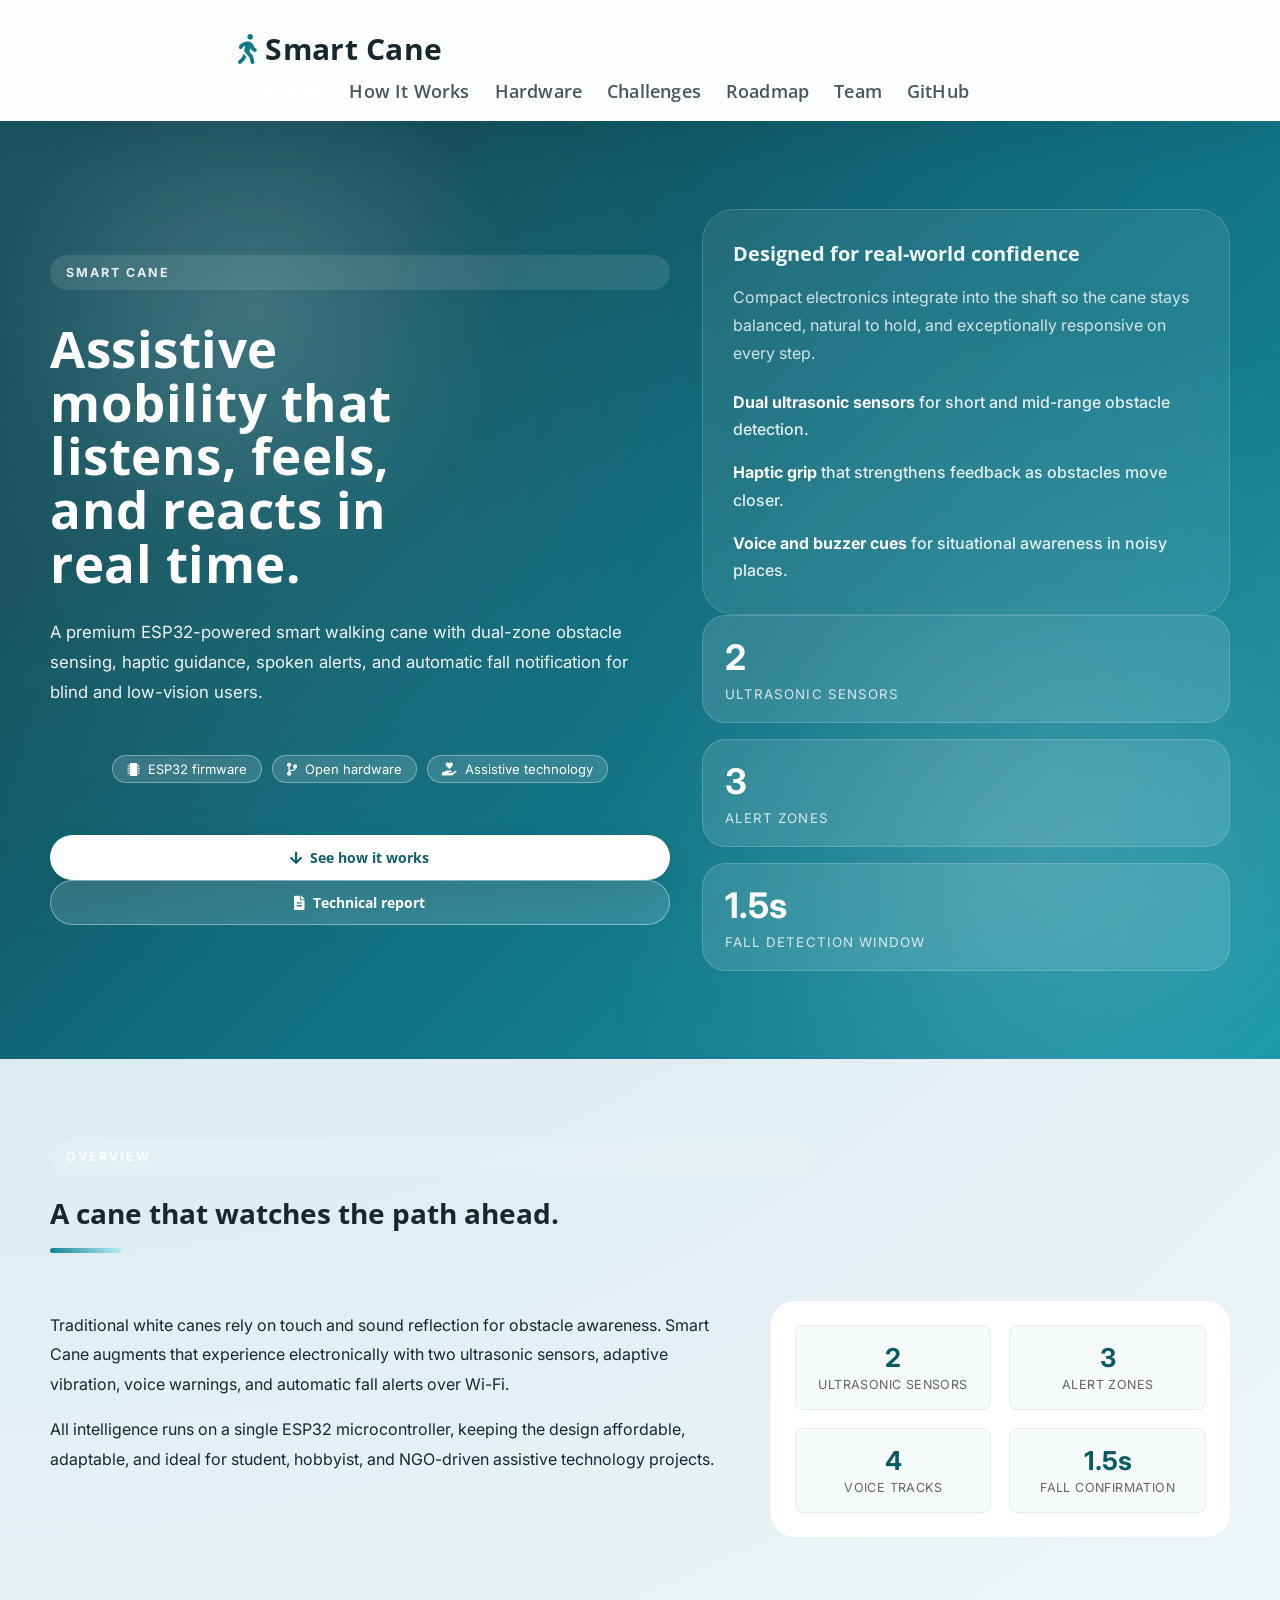
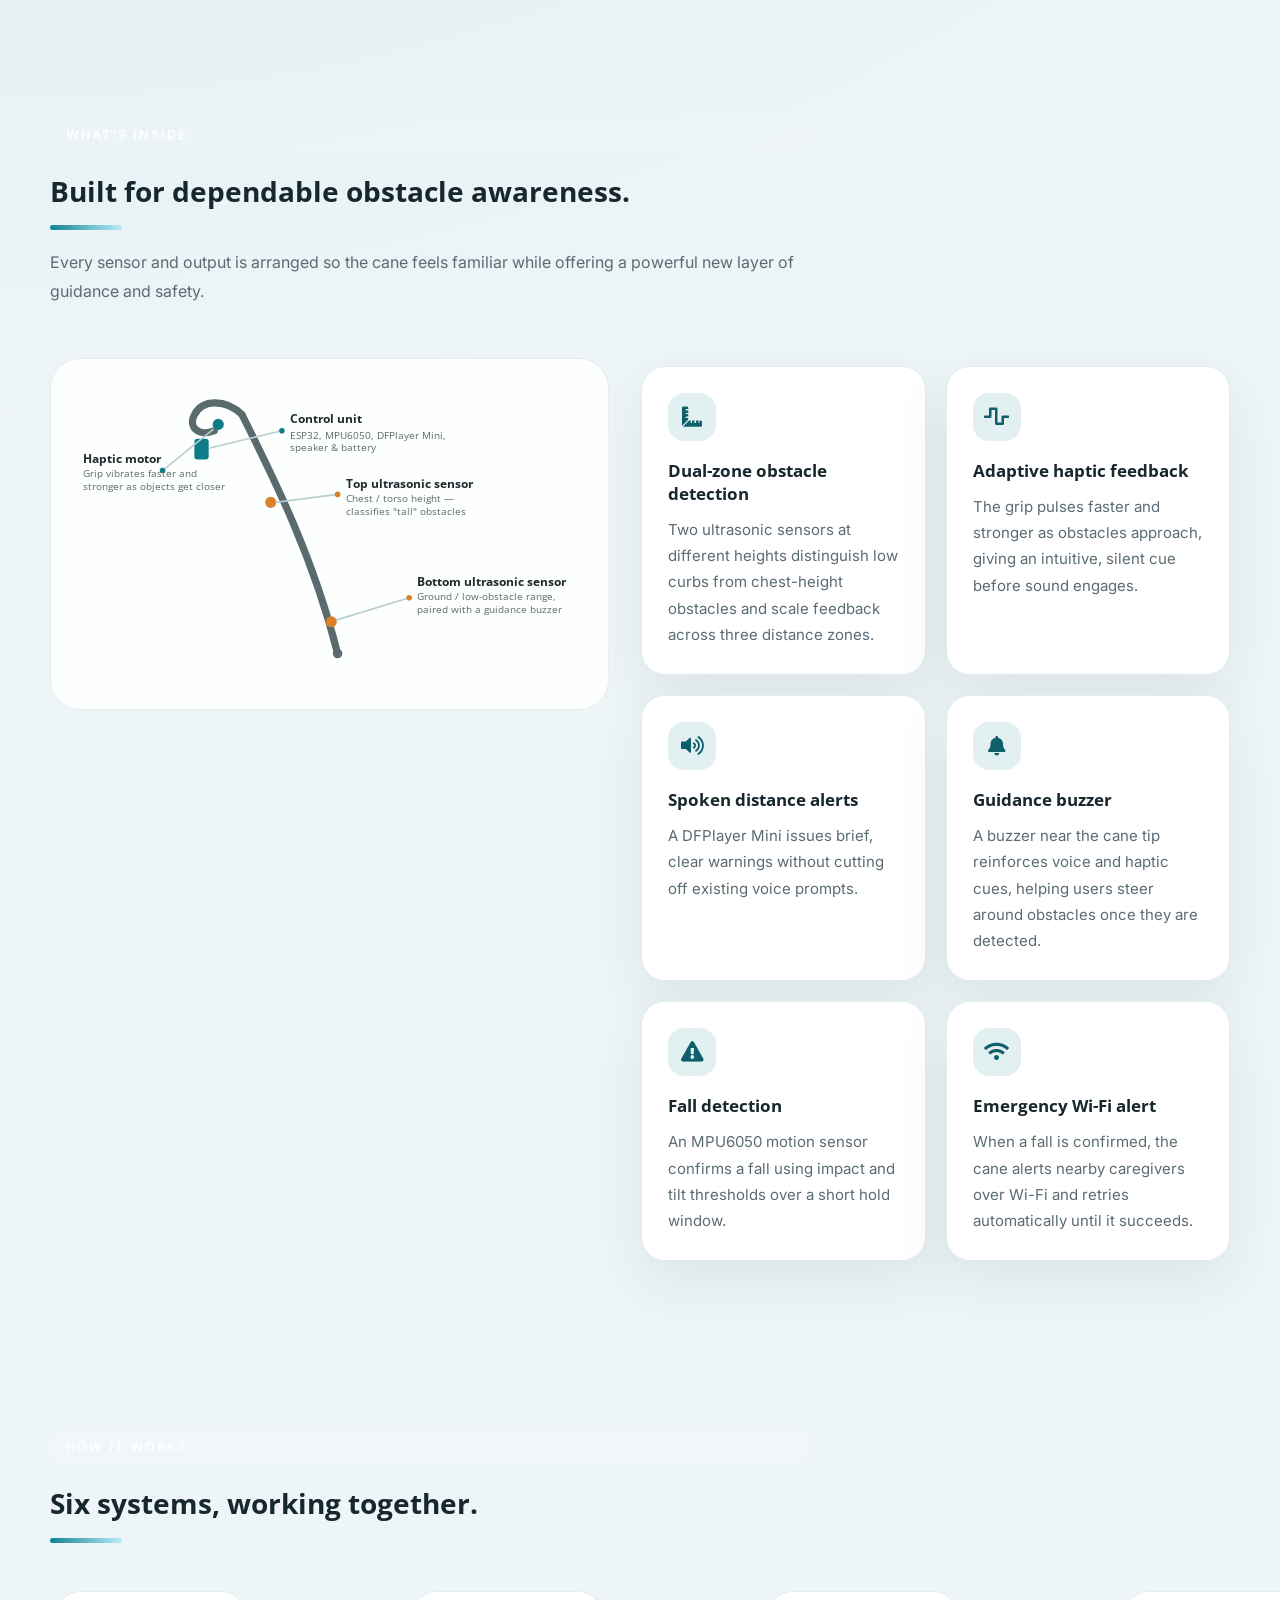
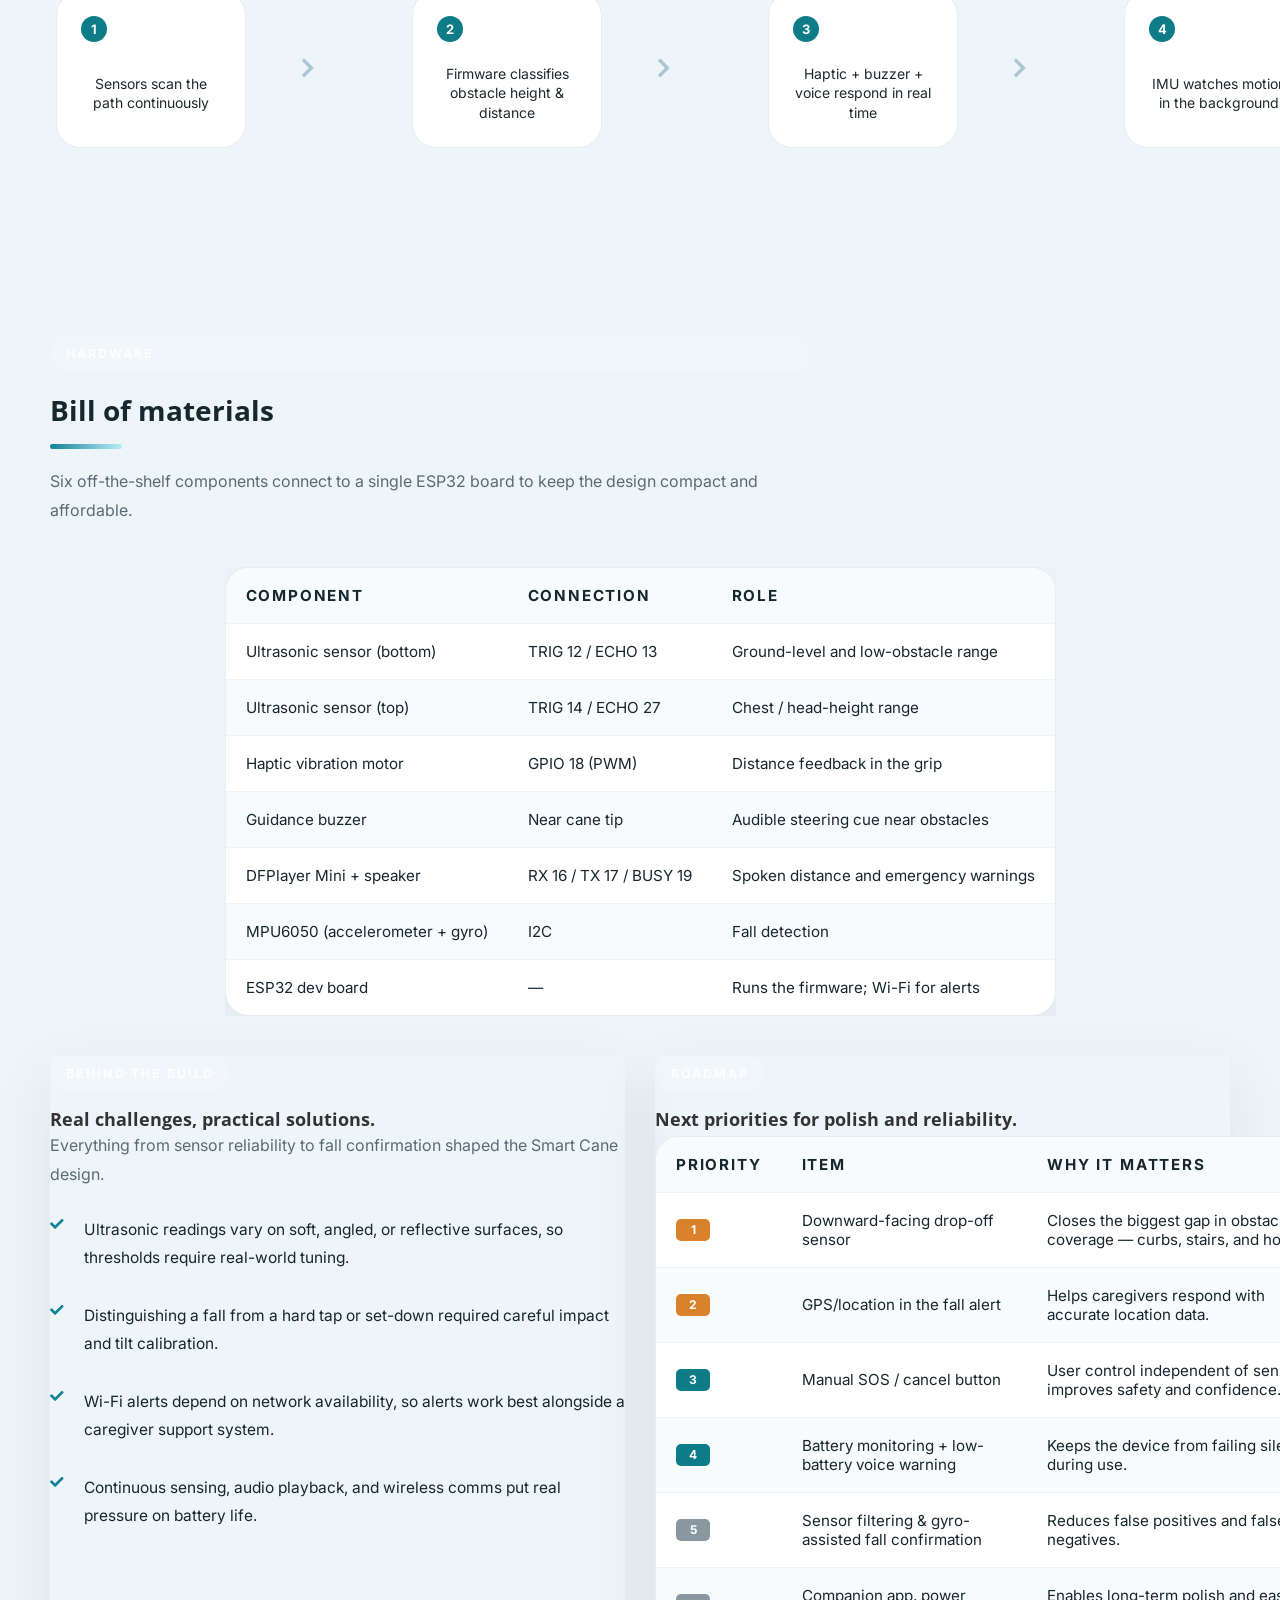
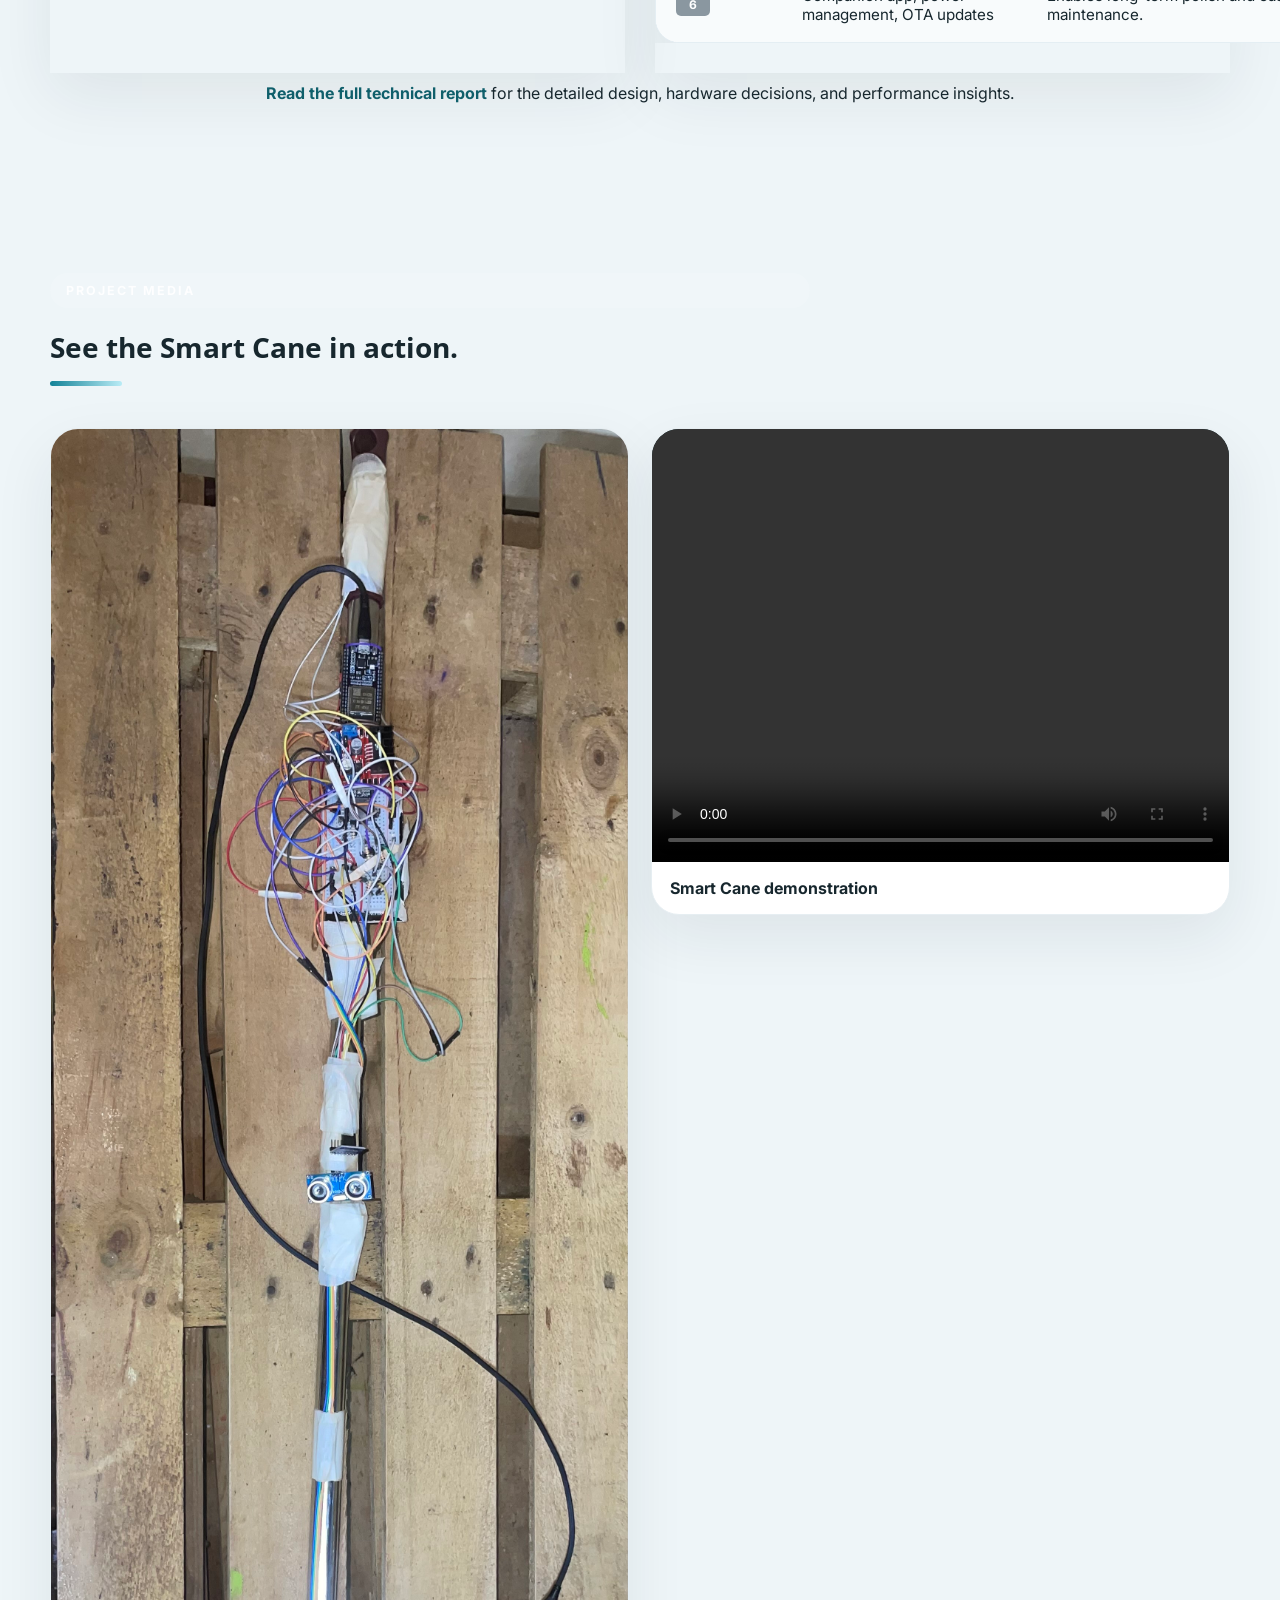
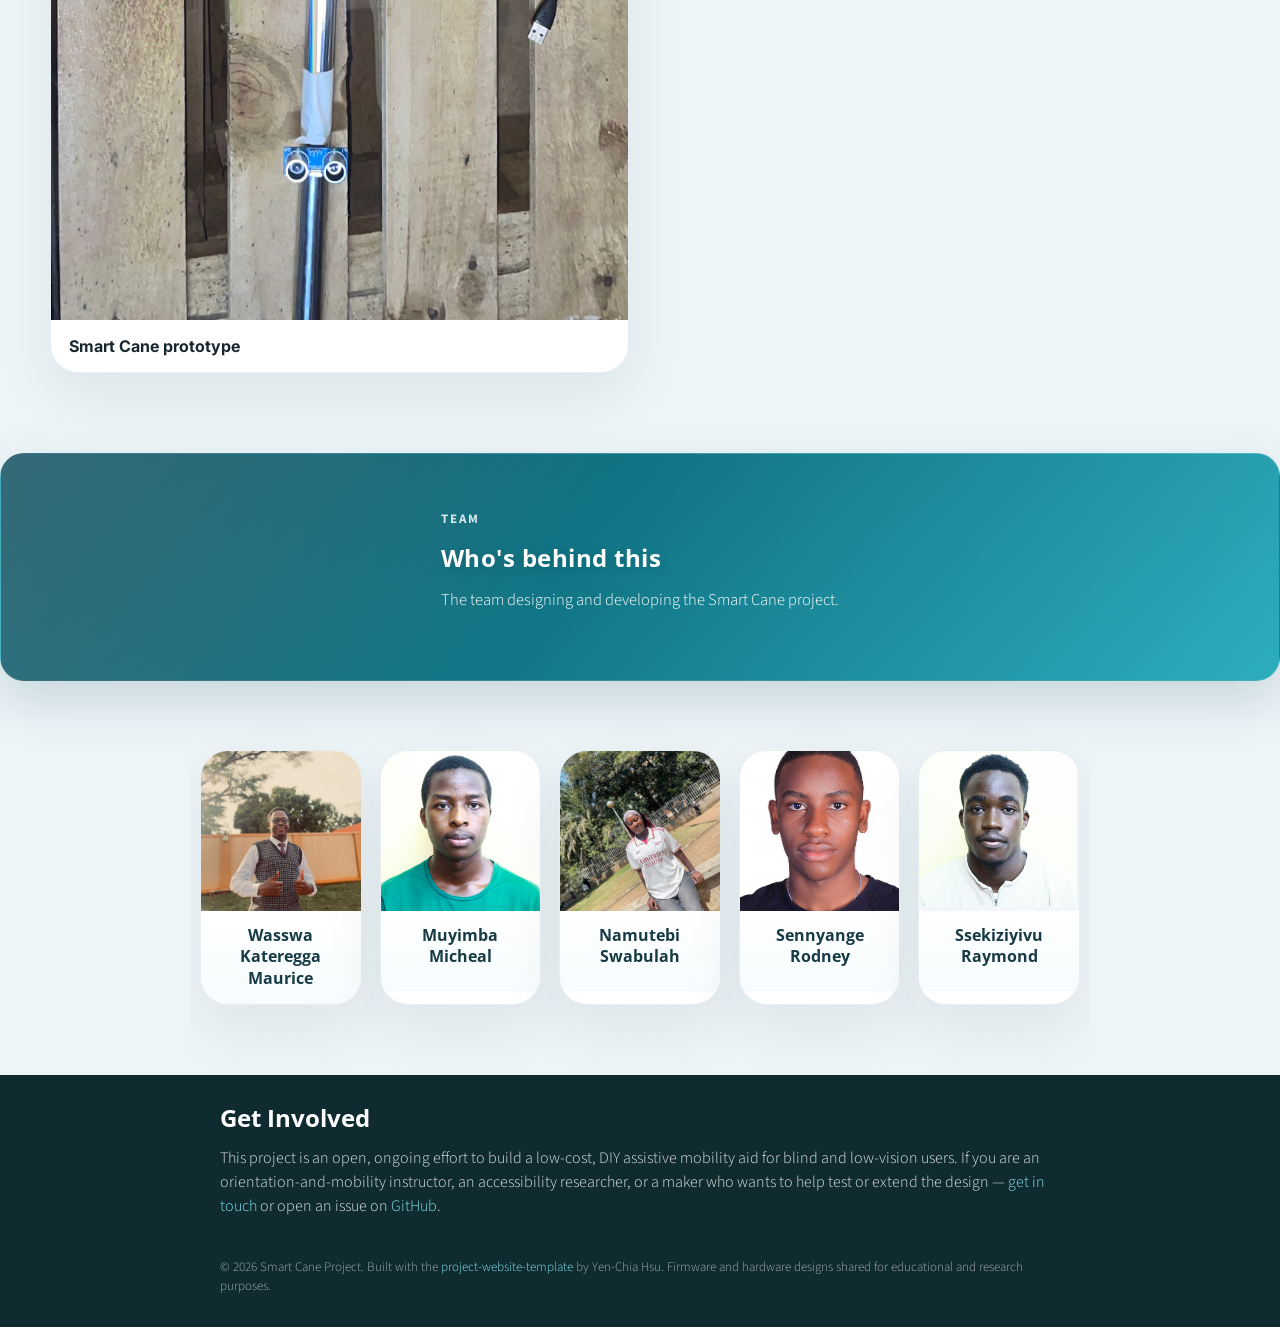
==== commit 487b81cb: "." ====
--- a/smart-cane-site/index.html
+++ b/smart-cane-site/index.html
@@ -9,19 +9,13 @@
   <link href="css/frame.css" media="screen" rel="stylesheet" type="text/css" />
   <link href="css/controls.css" media="screen" rel="stylesheet" type="text/css" />
   <link href="css/custom.css" media="screen" rel="stylesheet" type="text/css" />
+  <link href="https://fonts.googleapis.com/css2?family=Inter:wght@400;500;600;700&display=swap" rel="stylesheet">
   <link href='https://fonts.googleapis.com/css?family=Open+Sans:400,700' rel='stylesheet' type='text/css'>
   <link href='https://fonts.googleapis.com/css?family=Open+Sans+Condensed:300,700' rel='stylesheet' type='text/css'>
   <link href="https://fonts.googleapis.com/css?family=Source+Sans+Pro:400,700" rel="stylesheet">
   <script src="https://ajax.googleapis.com/ajax/libs/jquery/3.3.1/jquery.min.js"></script>
   <script src="js/menu.js"></script>
   <script src="js/footer.js"></script>
-  <style>
-    .menu-index {
-      color: rgb(255, 255, 255) !important;
-      opacity: 1 !important;
-      font-weight: 700 !important;
-    }
-  </style>
 </head>
 
 <body>
@@ -400,16 +394,24 @@
       </div>
     </section>
 
-    <section id="team" class="section section-team">
-      <div class="section-shell">
-        <div class="section-header">
-          <span class="eyebrow">Team</span>
-          <h2>Who made this possible.</h2>
-          <div class="section-divider"></div>
-          <p class="section-description">The team designing and developing the Smart Cane project.</p>
-        </div>
-
-        <div class="team-grid">
+    <!-- Team banner -->
+    <div class="banner premium-team-banner">
+      <div class="banner-table flex-column">
+        <div class="flex-row">
+          <div class="flex-item flex-column">
+            <span class="eyebrow" id="team">Team</span>
+            <h2 class="add-top-margin-small premium-team-title">Who's behind this</h2>
+            <p class="text premium-team-text">
+              The team designing and developing the Smart Cane project.
+            </p>
+          </div>
+        </div>
+      </div>
+    </div>
+
+    <div class="content">
+      <div class="content-table flex-column">
+        <div class="team-grid add-top-margin-small add-bottom-margin-large">
           <article class="team-card">
             <img src="Wasswa%20Kateregga%20Maurice.jpeg" alt="Wasswa Kateregga Maurice" loading="lazy">
             <h3>Wasswa Kateregga Maurice</h3>
@@ -432,7 +434,7 @@
           </article>
         </div>
       </div>
-    </section>
+    </div>
   </main>
 
   <div class="footer-container"></div>
--- a/smart-cane-site/css/custom.css
+++ b/smart-cane-site/css/custom.css
@@ -460,6 +460,12 @@
 .menu .logo a i {
   margin-right: 8px;
   color: var(--cane-accent);
+}
+
+.menu .menu-items > a.menu-index,
+.menu .menu-items > a:hover,
+.menu .menu-items > div:hover {
+  color: var(--accent) !important;
 }
 
 :root {
@@ -538,9 +544,7 @@
   border-radius: 999px;
 }
 
-.hero-banner h1,
-.section-title h2,
-.section-header h2 {
+.hero-banner h1 {
   margin: 0;
   color: #ffffff;
   font-size: clamp(2.4rem, 4vw, 4.2rem);
@@ -548,6 +552,13 @@
   max-width: 14ch;
 }
 
+.section-header h2 {
+  margin: 0;
+  color: var(--text);
+  font-size: clamp(1.5rem, 2.2vw, 2.4rem);
+  line-height: 1.12;
+}
+
 .hero-tagline {
   font-size: 1.05rem;
   max-width: 700px;
@@ -555,37 +566,41 @@
   line-height: 1.8;
 }
 
-.hero-badges {
-  display: inline-flex;
-  flex-wrap: wrap;
-  gap: 12px;
-}
-
-.hero-pill {
-  display: inline-flex;
-  align-items: center;
-  gap: 8px;
-  padding: 11px 16px;
-  border-radius: 999px;
-  background: rgba(255, 255, 255, 0.12);
-  border: 1px solid rgba(255, 255, 255, 0.18);
-  font-size: 0.92rem;
-}
-
-.hero-actions {
-  display: flex;
-  flex-wrap: wrap;
-  gap: 16px;
-}
-
-.hero-panel {
-  display: grid;
-  gap: 24px;
-  align-content: start;
-}
-
-.hero-card,
-.stat-strip.highlight-strip,
+.menu-container {
+  z-index: 2;
+  position: relative;
+  width: 100%;
+  background-color: #333333;
+  min-width: 300px;
+  box-shadow: 0 0px 4px rgba(0, 0, 0, 0.32), 0 0px 10px rgba(0, 0, 0, 0.23);
+}
+
+.menu .menu-table {
+  padding: 12px 20px;
+}
+
+.menu .logo a {
+  color: rgba(255, 255, 255, 0.9);
+}
+
+.menu .menu-items > a,
+.menu .menu-items > div {
+  color: rgba(255, 255, 255, 0.85);
+  margin-right: 20px;
+  font-weight: 600;
+  letter-spacing: 0.01em;
+}
+
+.menu .menu-items > a:hover,
+.menu .menu-items > div:hover {
+  color: #ffffff;
+}
+
+.menu .menu-items > a.menu-index {
+  color: #ffffff !important;
+  opacity: 1 !important;
+  font-weight: 700 !important;
+}
 .feature-card,
 .project-media-card,
 .team-card,
@@ -948,29 +963,6 @@
   font-weight: 700;
 }
 
-.team-grid {
-  display: grid;
-  grid-template-columns: repeat(5, minmax(0, 1fr));
-  gap: 20px;
-}
-
-.team-card img {
-  width: 100%;
-  aspect-ratio: 1 / 1;
-  object-fit: cover;
-  object-position: center;
-}
-
-.team-card h3 {
-  margin: 0;
-  padding: 18px 16px 20px;
-  font-size: 1rem;
-  color: var(--text);
-  line-height: 1.4;
-  text-align: center;
-  background: linear-gradient(180deg, #ffffff 0%, #f2fbfe 100%);
-}
-
 @media (max-width: 1100px) {
   .hero-grid,
   .overview-grid,
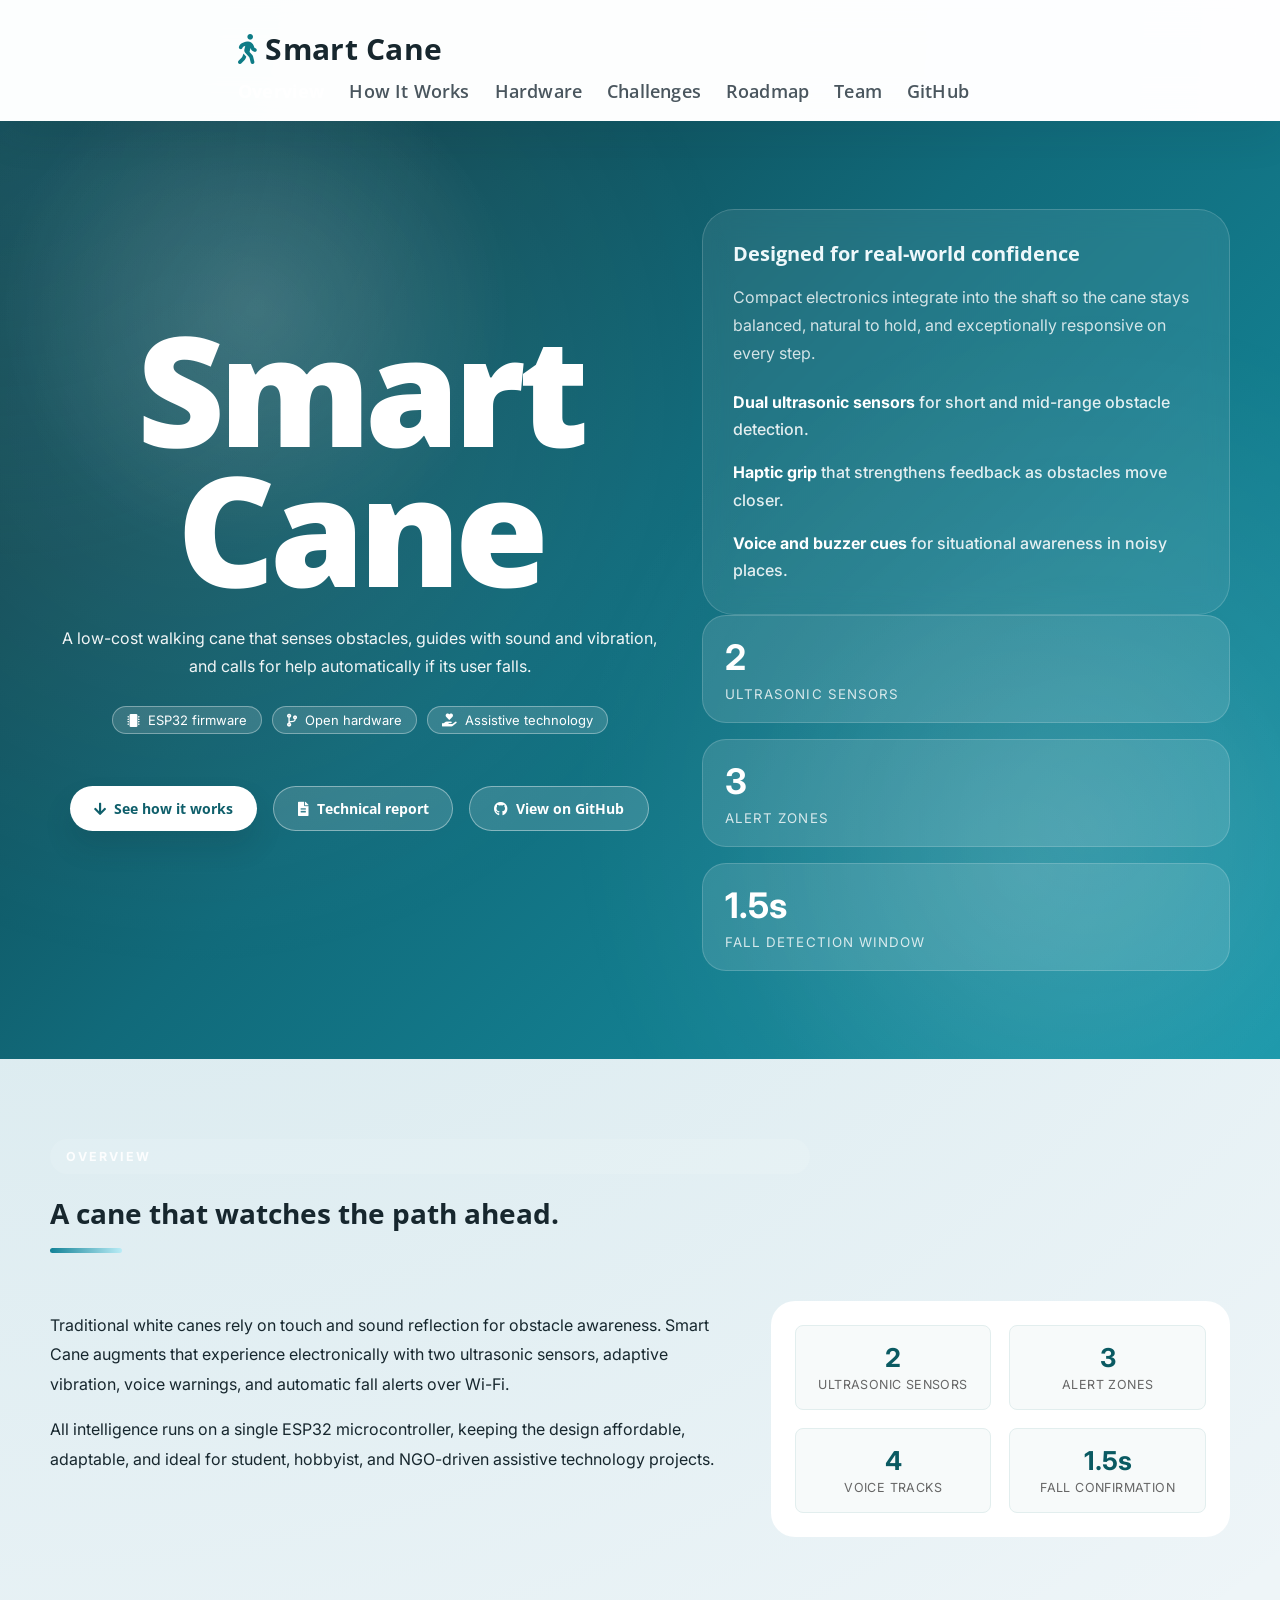
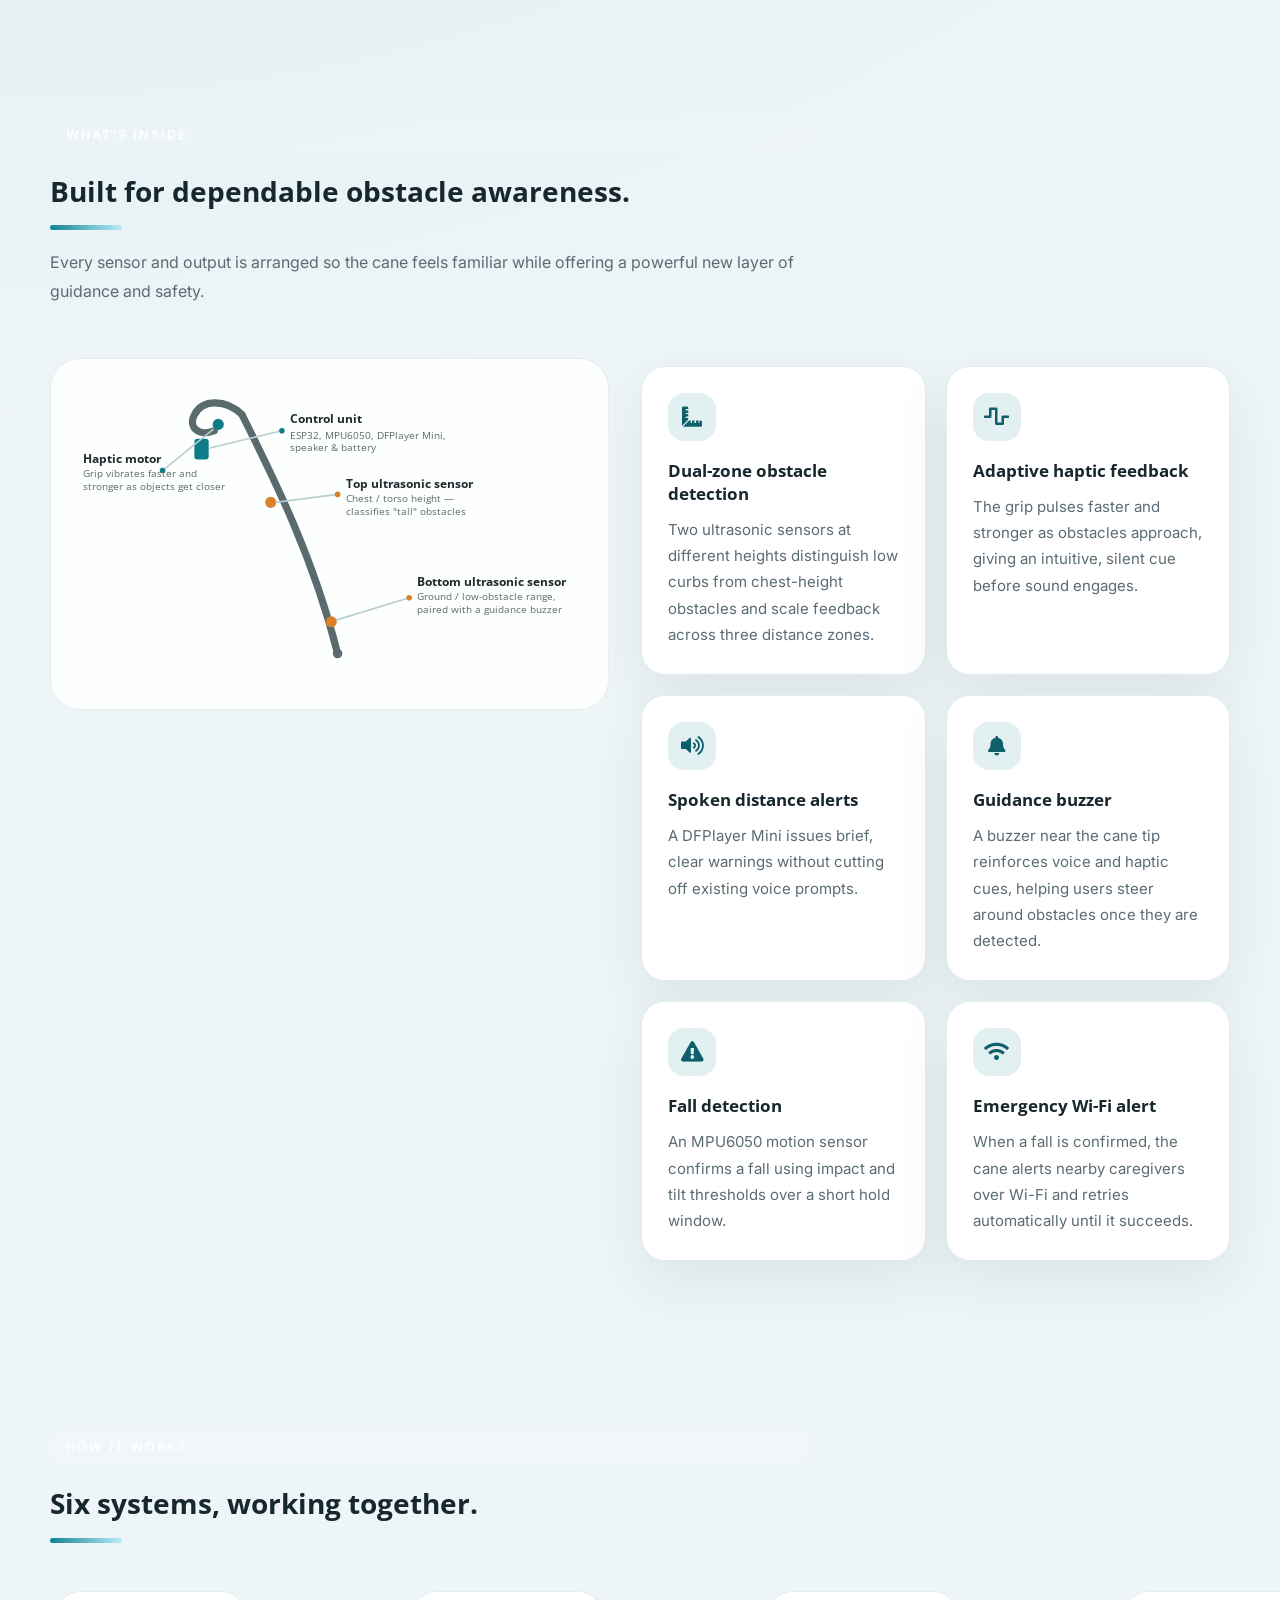
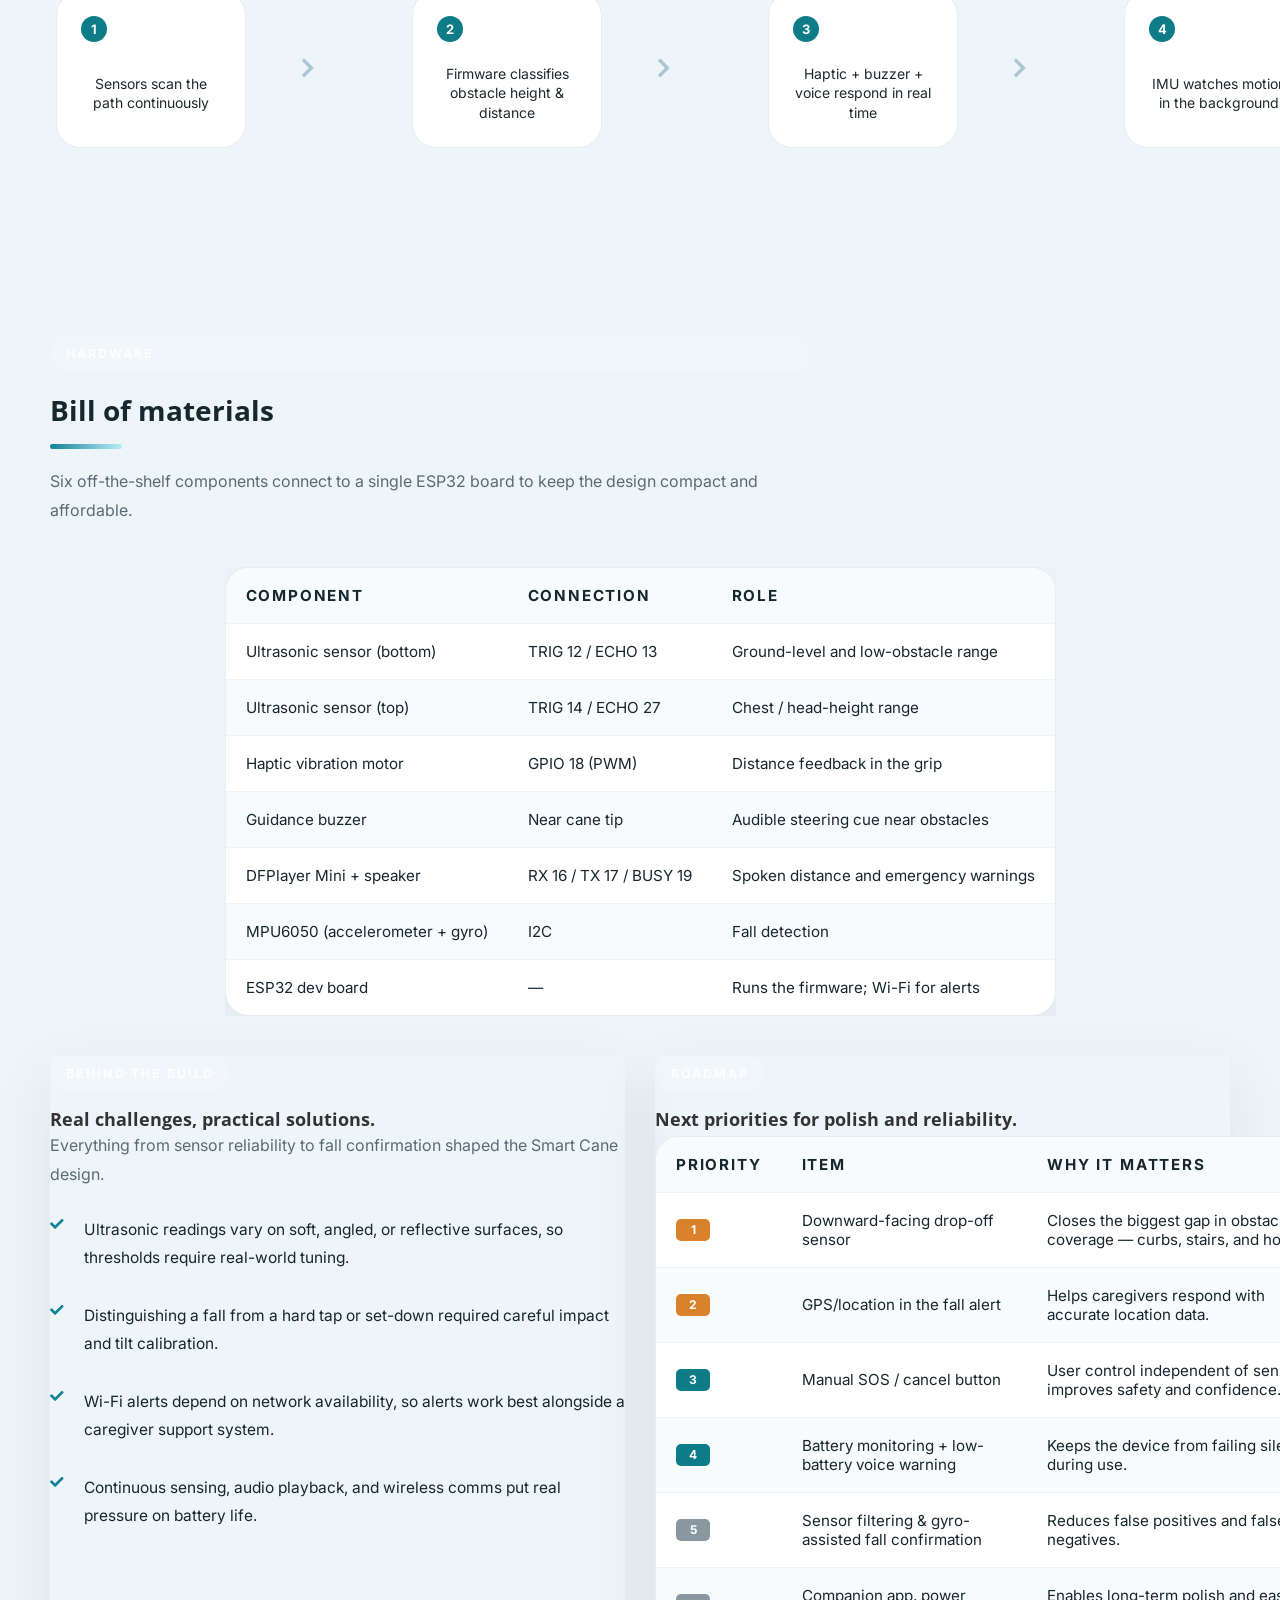
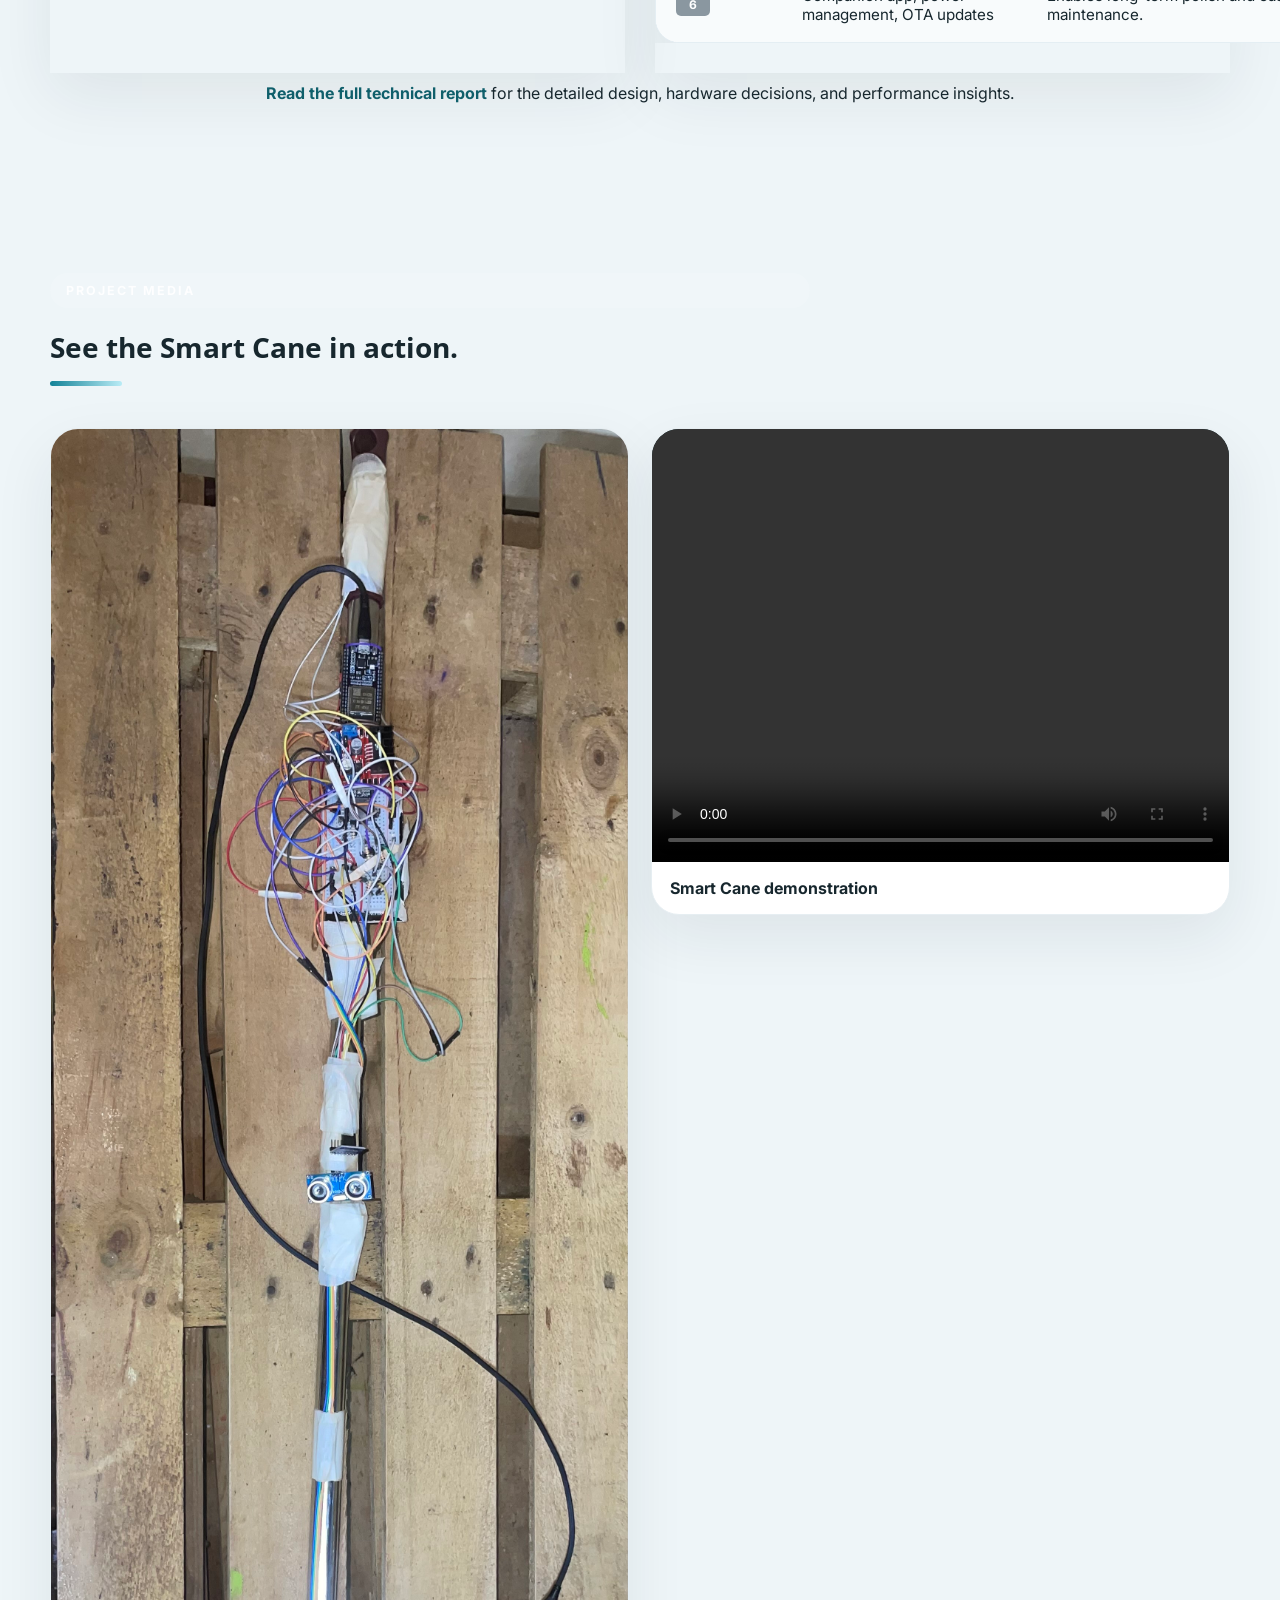
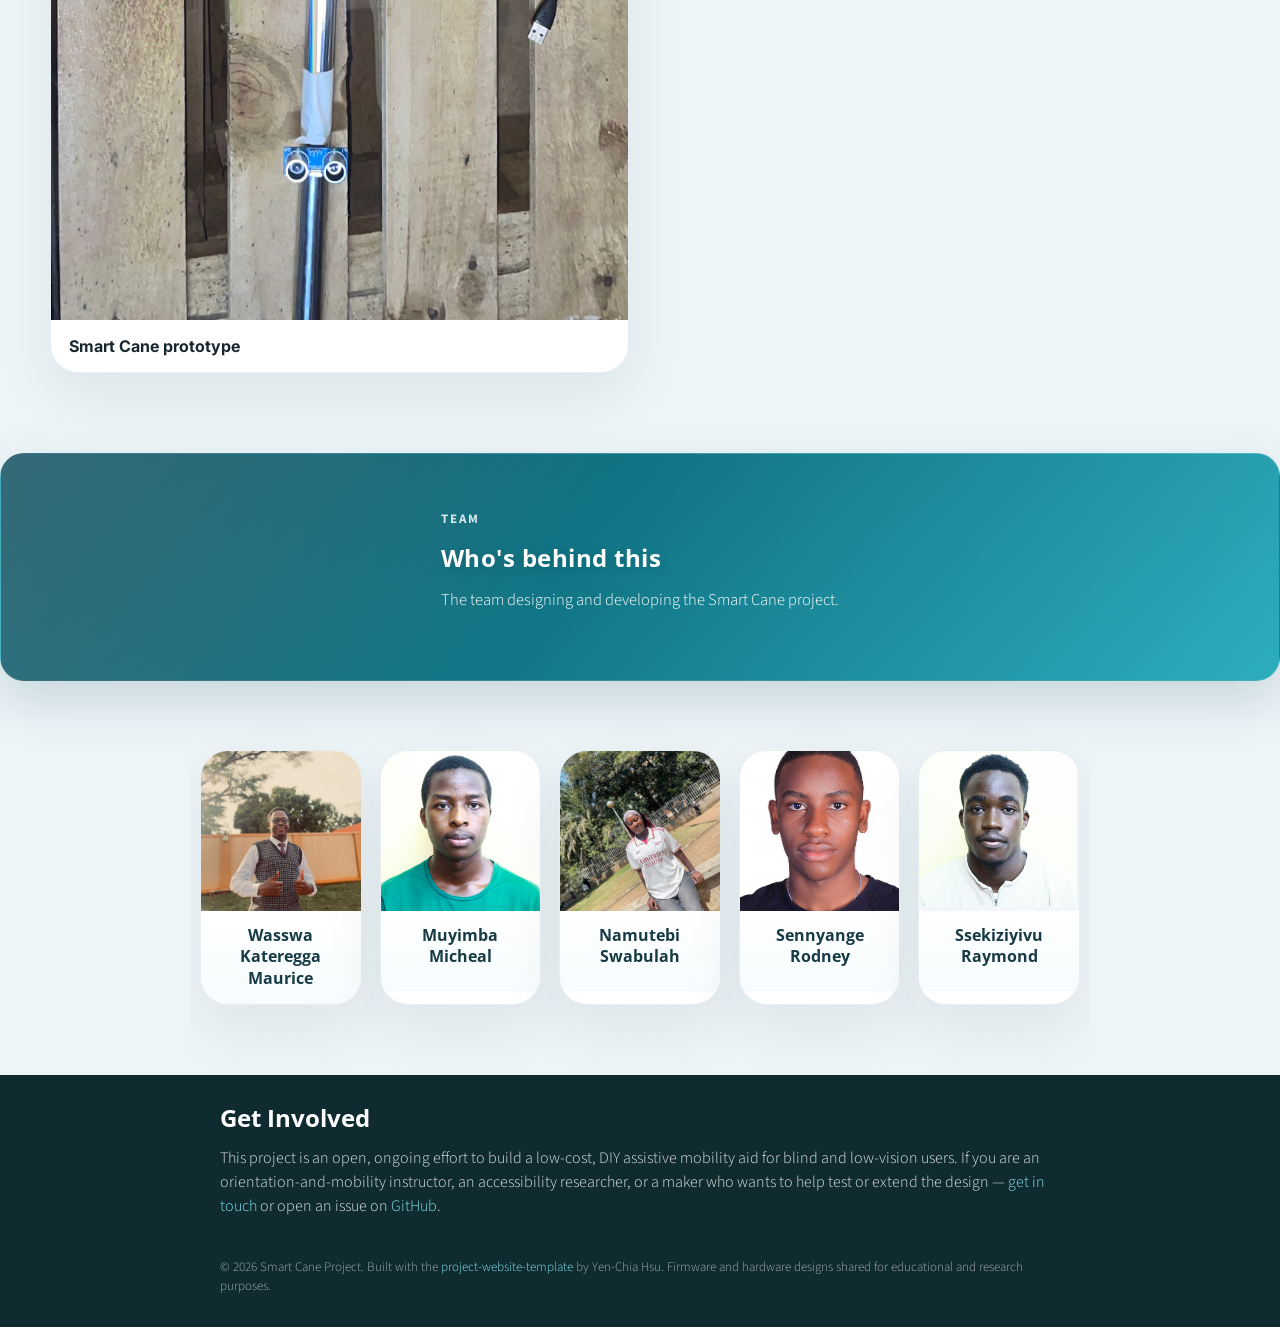
==== commit bdb29e8f: "Added the what's inside modification" ====
--- a/smart-cane-site/index.html
+++ b/smart-cane-site/index.html
@@ -25,11 +25,9 @@
     <section class="hero hero-banner">
       <div class="banner-table hero-grid">
         <div class="hero-copy">
-          <span class="eyebrow hero-eyebrow">Smart Cane</span>
-          <h1>Assistive mobility that listens, feels, and reacts in real time.</h1>
+          <h1>Smart Cane</h1>
           <p class="hero-tagline">
-            A premium ESP32-powered smart walking cane with dual-zone obstacle sensing, haptic guidance,
-            spoken alerts, and automatic fall notification for blind and low-vision users.
+            A low-cost walking cane that senses obstacles, guides with sound and vibration, and calls for help automatically if its user falls.
           </p>
 
           <div class="hero-badges">
@@ -38,12 +36,15 @@
             <span class="hero-pill"><i class="fas fa-hand-holding-heart"></i>&nbsp; Assistive technology</span>
           </div>
 
-          <div class="hero-actions">
+          <div class="hero-buttons">
             <a href="#overview" class="custom-button btn-cane-primary">
               <i class="fas fa-arrow-down"></i>&nbsp; See how it works
             </a>
             <a href="technical%20report%20for%20smart%20cane.pdf" target="_blank" rel="noopener noreferrer" class="custom-button btn-cane-outline">
               <i class="fas fa-file-alt"></i>&nbsp; Technical report
+            </a>
+            <a href="https://github.com/maurice64bit/smartcane" target="_blank" rel="noopener noreferrer" class="custom-button btn-cane-outline">
+              <i class="fab fa-github"></i>&nbsp; View on GitHub
             </a>
           </div>
         </div>
--- a/smart-cane-site/css/custom.css
+++ b/smart-cane-site/css/custom.css
@@ -29,17 +29,18 @@
 .hero-banner h1 {
   color: #ffffff;
   font-family: 'Open Sans Condensed', sans-serif;
-  font-weight: 700;
-  font-size: 46px;
-  margin: 0 0 6px 0;
-  letter-spacing: 0.5px;
+  font-weight: 800;
+  font-size: clamp(4.5rem, 9vw, 8rem);
+  margin: 0 0 10px 0;
+  letter-spacing: -0.03em;
+  line-height: 0.95;
 }
 
 .hero-tagline {
   color: rgba(255, 255, 255, 0.92);
-  font-size: 19px;
-  max-width: 640px;
-  margin: 0 auto 22px auto;
+  font-size: clamp(1.05rem, 1.15vw, 1.35rem);
+  max-width: 760px;
+  margin: 0 auto 28px auto;
 }
 
 .hero-badges {
@@ -526,8 +527,10 @@
   display: flex;
   flex-direction: column;
   justify-content: center;
+  align-items: center;
+  text-align: center;
   gap: 26px;
-  max-width: 680px;
+  max-width: 780px;
 }
 
 .hero-eyebrow,
@@ -547,9 +550,12 @@
 .hero-banner h1 {
   margin: 0;
   color: #ffffff;
-  font-size: clamp(2.4rem, 4vw, 4.2rem);
-  line-height: 1.05;
-  max-width: 14ch;
+  font-family: 'Open Sans Condensed', sans-serif;
+  font-weight: 800;
+  font-size: clamp(5.2rem, 12vw, 9.5rem);
+  line-height: 0.92;
+  letter-spacing: -0.04em;
+  max-width: 12ch;
 }
 
 .section-header h2 {
@@ -560,10 +566,19 @@
 }
 
 .hero-tagline {
-  font-size: 1.05rem;
-  max-width: 700px;
-  color: rgba(255, 255, 255, 0.93);
-  line-height: 1.8;
+  font-size: clamp(1rem, 1.15vw, 1.45rem);
+  max-width: 720px;
+  color: rgba(255, 255, 255, 0.94);
+  line-height: 1.75;
+  margin: 0 auto;
+}
+
+.hero-buttons {
+  display: flex;
+  flex-wrap: wrap;
+  justify-content: center;
+  gap: 16px;
+  margin-bottom: 30px;
 }
 
 .menu-container {
